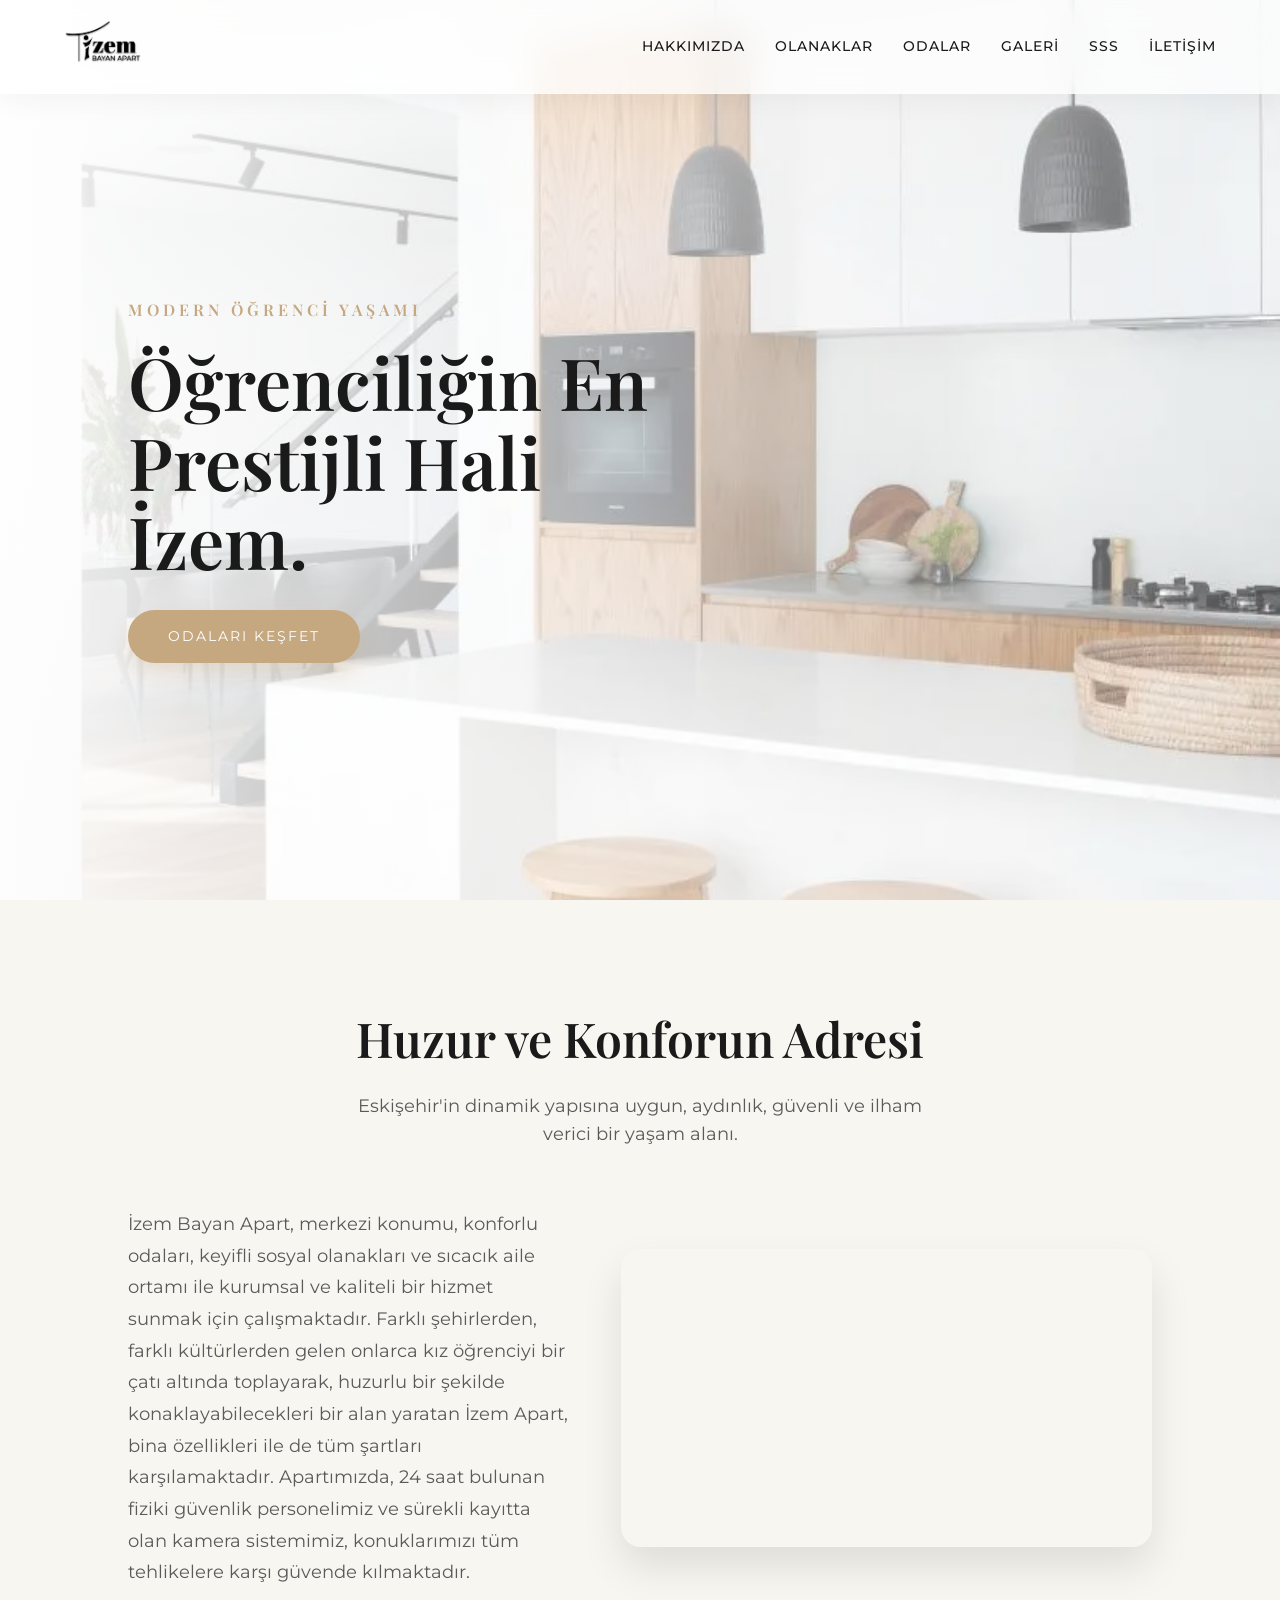
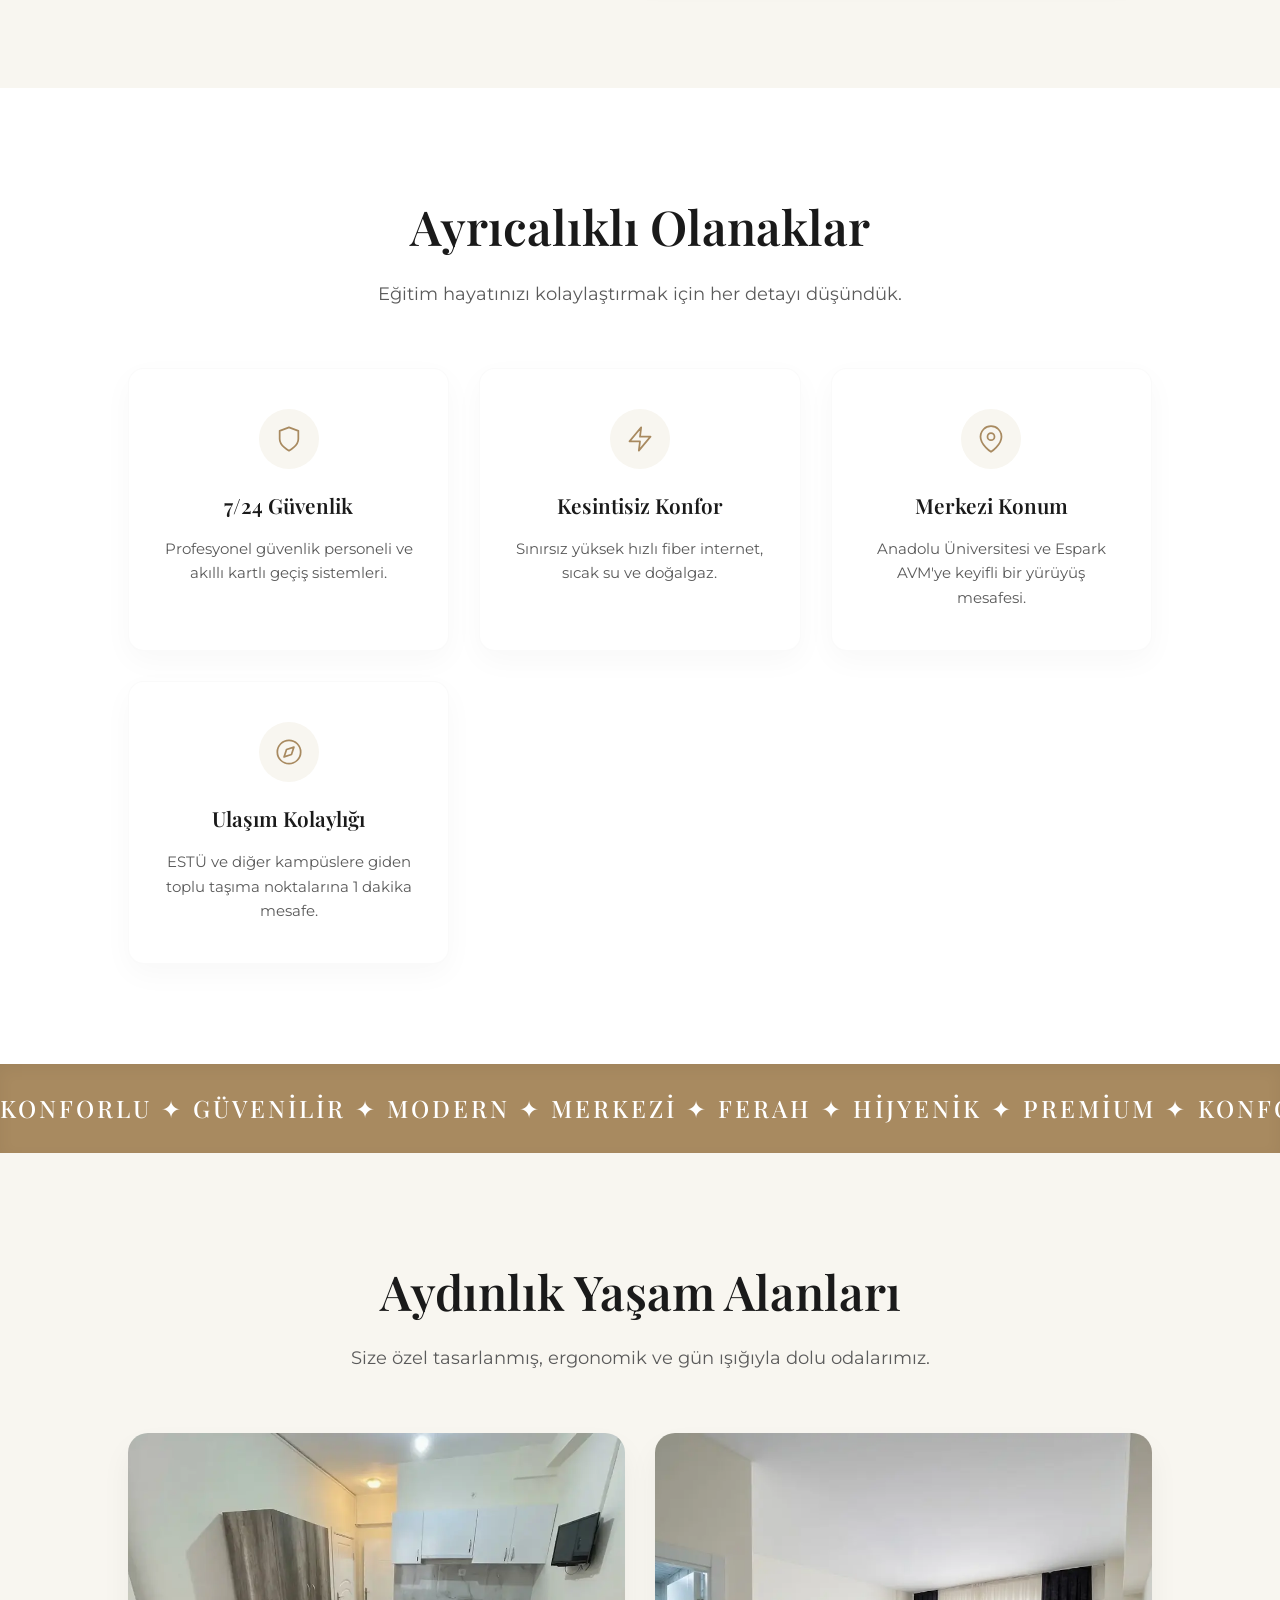
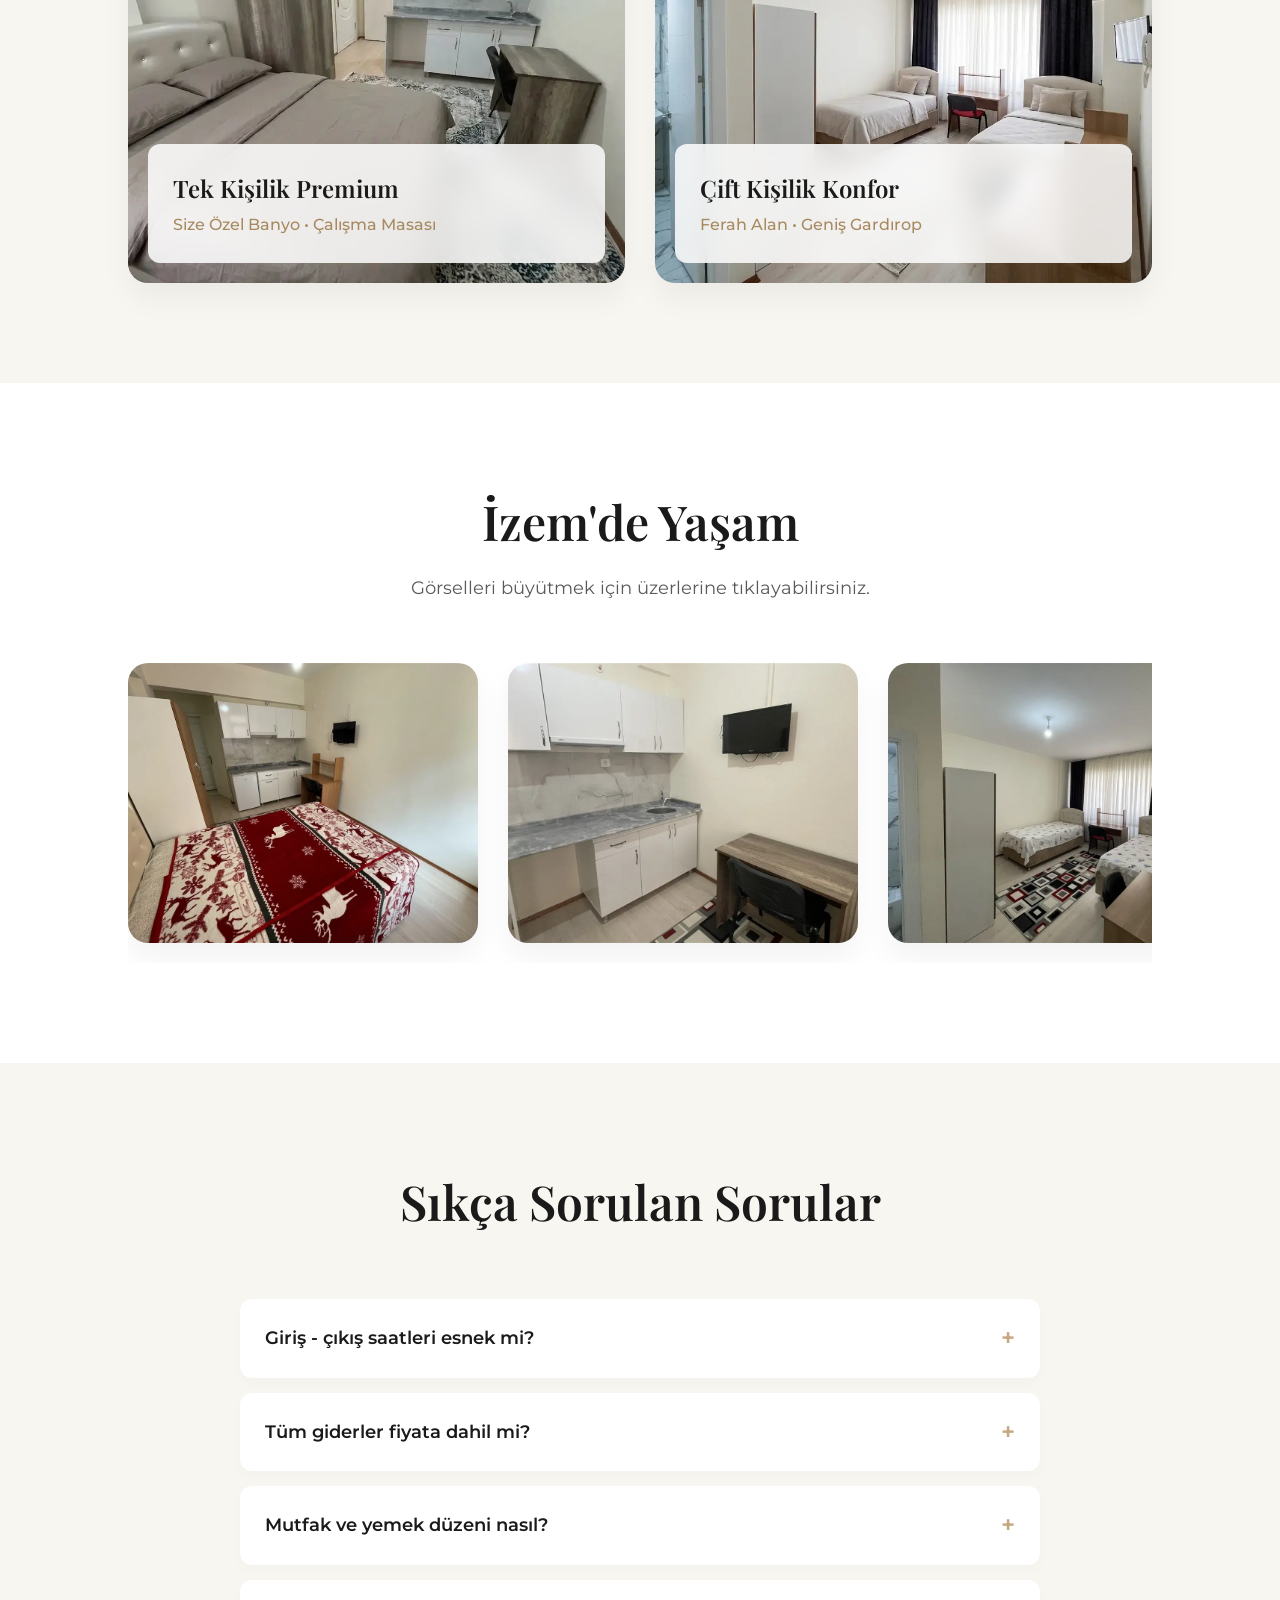
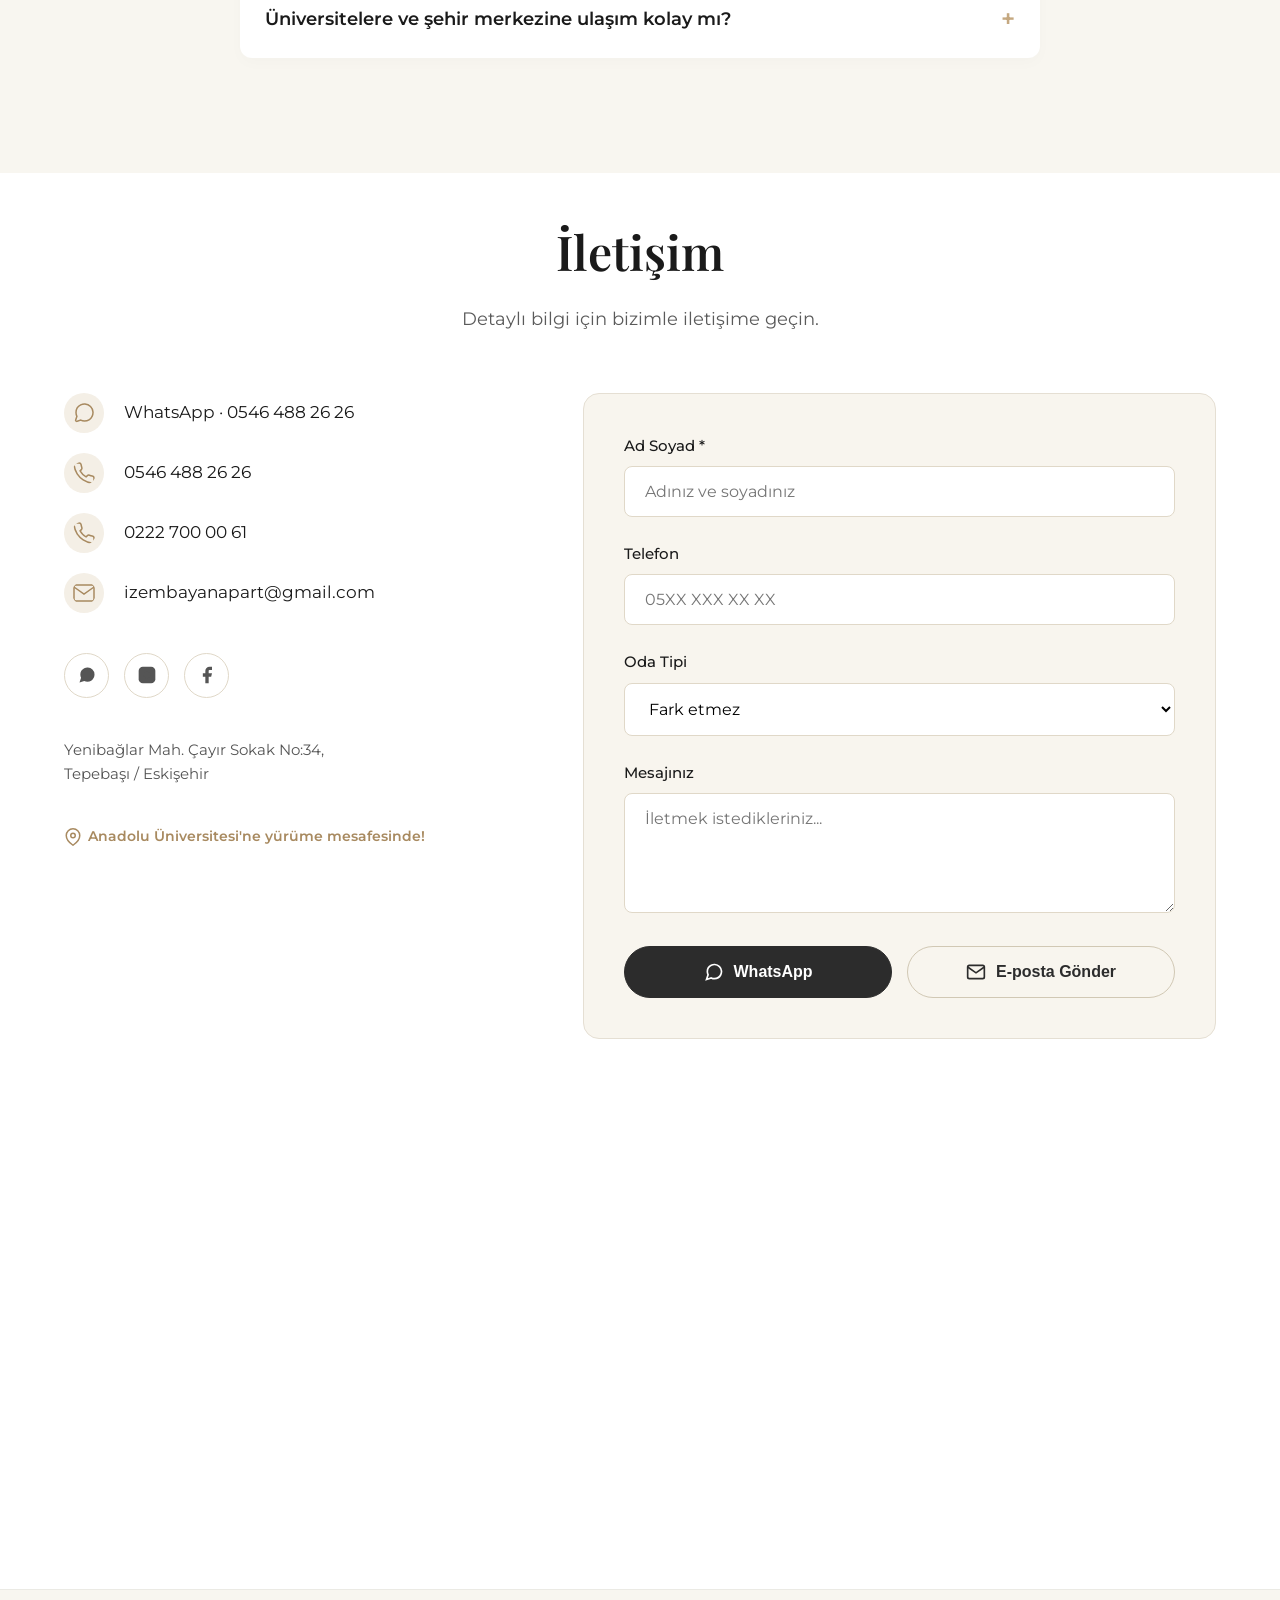
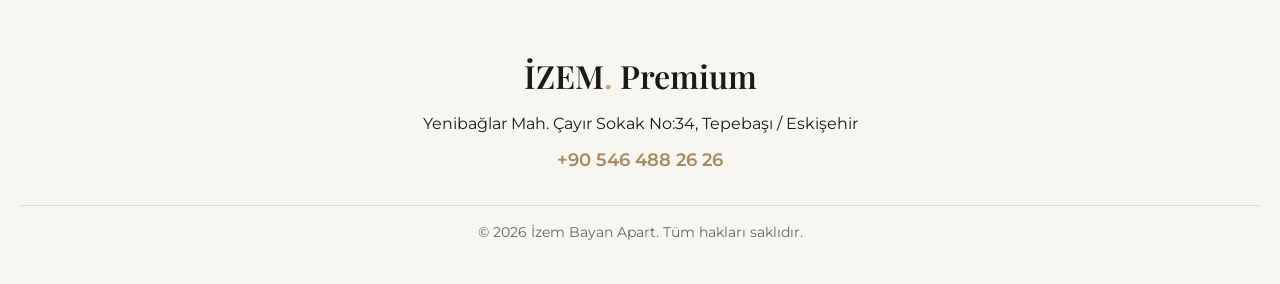
==== index.html @ 79534807 "Update index.html" ====
<!DOCTYPE html>
<html lang="tr">
<head>
    <meta charset="UTF-8">
    <meta name="viewport" content="width=device-width, initial-scale=1.0">
    
    <title>İzem Premium | Modern & Ferah Öğrenci Yaşamı</title>
    <meta name="description" content="Eskişehir'de modern, güvenli ve lüks öğrenci yaşam alanı. Ferah odalar, üst düzey güvenlik ve ayrıcalıklı olanaklarla evinizin konforunu yaşayın.">
    <meta name="keywords" content="Eskişehir öğrenci apartı, kız yurdu, lüks apart, İzem, Eskişehir barınma, öğrenci yurdu, anadolu üniversitesi apart">
    <meta name="author" content="İzem Premium">
    
    <meta property="og:title" content="İzem Premium | Modern & Ferah Öğrenci Yaşamı">
    <meta property="og:description" content="Eskişehir'de modern, güvenli ve lüks öğrenci yaşam alanı. Odalarımızı ve olanaklarımızı keşfedin.">
    <meta property="og:image" content="https://www.izempremium.com/resimler/fotograf-galeri_34.webp">
    <meta property="og:url" content="https://www.izempremium.com">
    <meta property="og:type" content="website">
    <link rel="preload" as="image" href="/resimler/izemarkaplan.webp" media="(min-width: 769px)">
    <link rel="icon" href="/favicon.ico" sizes="any">
    <link rel="icon" type="image/svg+xml" href="data:image/svg+xml,<svg xmlns='http://www.w3.org/2000/svg' viewBox='0 0 100 100'><text y='.9em' font-size='90'>✨</text></svg>">
    
    <link rel="preconnect" href="https://fonts.googleapis.com">
    <link rel="preconnect" href="https://fonts.gstatic.com" crossorigin>
    <link href="https://fonts.googleapis.com/css2?family=Playfair+Display:ital,wght@0,400;0,600;1,400&family=Montserrat:wght@300;400;500;600&display=swap" rel="stylesheet">
    
    <script async src="https://www.googletagmanager.com/gtag/js?id=G-XXXXXXXXXX"></script>
    <script>
      window.dataLayer = window.dataLayer || [];
      function gtag(){dataLayer.push(arguments);}
      gtag('js', new Date());
      gtag('config', 'G-XXXXXXXXXX');
    </script>
    <style>
        /* =========================================================
           1. TEMEL AYARLAR VE AÇIK RENK PALETİ
           ========================================================= */
        :root {
            --bg-main: #ffffff;
            --bg-sec: #f8f6f0;
            --bg-glass: rgba(255, 255, 255, 0.75);
            --gold: #c5a880;
            --gold-dark: #a88a60;
            --text-dark: #1a1a1a;
            --text-muted: #5a5a5a;
        }
        * { margin: 0; padding: 0; box-sizing: border-box; }
        
        html {
            scroll-behavior: smooth;
            scroll-padding-top: 80px; 
        }
        body {
            font-family: 'Montserrat', sans-serif;
            background-color: var(--bg-main);
            color: var(--text-dark);
            line-height: 1.6;
            overflow-x: hidden;
        }
        h1, h2, h3 { font-family: 'Playfair Display', serif; font-weight: 600; }
        a { text-decoration: none; color: inherit; }
        /* =========================================================
           2. HEADER & STICKY GLASSMORPHISM NAVBAR
           ========================================================= */
        header {
            position: fixed; top: 0; width: 100%; padding: 20px 5vw;
            display: flex; justify-content: space-between; align-items: center;
            background: var(--bg-glass); backdrop-filter: blur(15px); -webkit-backdrop-filter: blur(15px);
            border-bottom: 1px solid rgba(255, 255, 255, 0.3); z-index: 1000;
            box-shadow: 0 4px 30px rgba(0, 0, 0, 0.05); transition: all 0.3s ease;
        }
        .logo { font-family: 'Playfair Display', serif; font-size: 1.5rem; color: var(--text-dark); font-weight: 600; letter-spacing: 2px; z-index: 1001; }
        .logo span { color: var(--gold); }
        .nav-links { display: flex; gap: 30px; }
        .nav-links a { font-size: 0.9rem; font-weight: 500; text-transform: uppercase; letter-spacing: 1px; transition: color 0.3s; position: relative; }
        .nav-links a::after { content: ''; position: absolute; width: 0; height: 2px; bottom: -5px; left: 0; background-color: var(--gold); transition: width 0.3s; }
        .nav-links a:hover::after { width: 100%; }
        
        /* Hamburger Menü (Erişilebilirlik için Button yapıldı) */
        .menu-toggle { display: none; flex-direction: column; gap: 6px; cursor: pointer; z-index: 1001; background: transparent; border: none; padding: 0; }
        .menu-toggle span { width: 30px; height: 2px; background-color: var(--text-dark); transition: 0.3s; }
        
        /* =========================================================
           3. ANİMASYON SINIFLARI
           ========================================================= */
        .reveal { opacity: 0; transform: translateY(40px); transition: all 1s cubic-bezier(0.5, 0, 0, 1); }
        .reveal.active { opacity: 1; transform: translateY(0); }
        @keyframes float { 0% { transform: translateY(0px); } 50% { transform: translateY(-10px); } 100% { transform: translateY(0px); } }
        /* =========================================================
           4. HERO BÖLÜMÜ
           ========================================================= */
        .hero {
         height: 100vh;
background: linear-gradient(to right, rgba(255,255,255,0.95) 0%, rgba(255,255,255,0.3) 100%), 
            url(/resimler/izemarkaplanmobil.webp) center/cover fixed;
            display: flex; align-items: center; padding: 0 10vw;}
        .hero-content { max-width: 600px; margin-top: 60px; }
        .hero-content h3 { color: var(--gold); letter-spacing: 4px; text-transform: uppercase; font-size: 1rem; margin-bottom: 20px; }
        .hero-content h1 { font-size: 4.5rem; line-height: 1.1; margin-bottom: 30px; }
        .hero-btn { display: inline-block; padding: 15px 40px; background: var(--gold); color: #fff; text-transform: uppercase; letter-spacing: 2px; font-size: 0.9rem; border-radius: 30px; transition: all 0.4s ease; box-shadow: 0 10px 20px rgba(197, 168, 128, 0.3); }
        .hero-btn:hover { background: var(--gold-dark); transform: translateY(-3px); box-shadow: 0 15px 25px rgba(197, 168, 128, 0.5); }
        .section-padding { padding: 100px 10vw; }
        .bg-sec { background-color: var(--bg-sec); }
        .section-title { text-align: center; margin-bottom: 60px; }
        .section-title h2 { font-size: 3rem; margin-bottom: 15px; }
        .section-title p { color: var(--text-muted); font-size: 1.1rem; max-width: 600px; margin: 0 auto; }
        /* =========================================================
           5. OLANAKLAR BÖLÜMÜ
           ========================================================= */
        .marquee-container {
            width: 100%;
            overflow: hidden;
            background-color: var(--gold-dark); 
            color: #fff;
            padding: 25px 0;
            display: flex;
            box-shadow: inset 0 5px 15px rgba(0,0,0,0.05); 
        }
        .marquee-track {
            display: flex;
            width: max-content;
            animation: scroll-marquee 30s linear infinite; 
        }
        .marquee-track span {
            font-family: 'Playfair Display', serif; 
            font-size: 1.5rem;
            font-weight: 500;
            letter-spacing: 3px;
            padding-right: 10px;
            white-space: nowrap;
        }
        @keyframes scroll-marquee {
            0% { transform: translateX(0); }
            100% { transform: translateX(-50%); } 
        }
        .marquee-container:hover .marquee-track { animation-play-state: paused; }
       @media (max-width: 768px) {
    /* 1. Kayan yazının (Marquee) mobil ayarı */
    .marquee-container { padding: 15px 0; }
    .marquee-track span { font-size: 1.2rem; }
    
    /* 2. Galeri yatay kaydırma ayarı (GÜÇLENDİRİLMİŞ) */
    .gallery-grid {
        display: flex !important;
        flex-wrap: nowrap !important;
        overflow-x: auto !important;
        scroll-snap-type: x mandatory !important;
        gap: 15px !important;
        padding-bottom: 10px !important;
        scrollbar-width: none !important;
    }
    
    .gallery-grid::-webkit-scrollbar {
        display: none !important; 
    }
    
    .gallery-item {
        flex: 0 0 85% !important; 
        min-width: 85% !important; /* Ezilmemesi için ekstra kalkan */
        scroll-snap-align: center !important;
    }
}
        .features-grid { display: grid; grid-template-columns: repeat(auto-fit, minmax(250px, 1fr)); gap: 30px; max-width: 1200px; margin: 0 auto; }
        .feature-card { background-color: #fff; padding: 40px 30px; border-radius: 16px; text-align: center; transition: all 0.4s ease; box-shadow: 0 10px 30px rgba(0,0,0,0.03); border: 1px solid rgba(0,0,0,0.02); }
        .feature-card:hover { transform: translateY(-10px); box-shadow: 0 20px 40px rgba(197, 168, 128, 0.15); animation: float 3s ease-in-out infinite; }
        .feature-icon { display: inline-flex; align-items: center; justify-content: center; width: 60px; height: 60px; margin-bottom: 20px; background-color: var(--bg-sec); border-radius: 50%; color: var(--gold-dark); transition: all 0.4s ease; }
        .feature-icon svg { width: 28px; height: 28px; transition: transform 0.4s ease; }
        .feature-card:hover .feature-icon { background-color: var(--gold-dark); color: #fff; }
        .feature-card:hover .feature-icon svg { transform: scale(1.15); }
        .feature-card h3 { font-size: 1.3rem; margin-bottom: 15px; }
        .feature-card p { color: var(--text-muted); font-size: 0.95rem; }
        /* =========================================================
           6. ODALAR VE GALERİ 
           ========================================================= */
      /* 1. Odalar eski düzende kalsın (Izgara sistemi) */
.rooms-grid { 
    display: grid; 
    grid-template-columns: repeat(auto-fit, minmax(300px, 1fr)); 
    gap: 30px; 
    max-width: 1200px; 
    margin: 0 auto; 
}

/* 2. Galeri tüm cihazlarda yatay kaydırmalı olsun */
.gallery-grid { 
    display: flex; 
    flex-wrap: nowrap; 
    overflow-x: auto; 
    scroll-snap-type: x mandatory; 
    gap: 30px; 
    max-width: 1200px; 
    margin: 0 auto; 
    padding-bottom: 20px; 
}

/* 3. Ortak kart özellikleri (Gölgeler, kenarlıklar vs.) */
.room-card, .gallery-item { 
    position: relative; 
    border-radius: 20px; 
    overflow: hidden; 
    box-shadow: 0 15px 30px rgba(0,0,0,0.05); 
    cursor: pointer; 
}

.room-card { 
    height: 450px; 
}

/* 4. Galeri resimlerinin genişliği (Masaüstü için ideal boyut) */
.gallery-item { 
    height: 280px; 
    flex: 0 0 350px; /* Her bir resim masaüstünde 350px yer kaplar */
    scroll-snap-align: center;
}
        
        .room-img, .gallery-img { 
            width: 100%; 
            height: 100%; 
            object-fit: cover; 
            transition: transform 0.8s ease, filter 0.8s ease-out; 
        }
        .room-card:hover .room-img, .gallery-item:hover .gallery-img { transform: scale(1.08); }
        
        .blur-effect {
            filter: blur(15px);
            background-color: #e5dfd3;
        }
        .room-info { position: absolute; bottom: 20px; left: 20px; right: 20px; padding: 25px; background: rgba(255, 255, 255, 0.85); backdrop-filter: blur(10px); border-radius: 12px; transition: all 0.3s ease; }
        .room-card:hover .room-info { transform: translateY(-5px); background: rgba(255, 255, 255, 0.95); }
        .room-info h3 { font-size: 1.5rem; margin-bottom: 5px; }
        .room-info p { color: var(--gold-dark); font-weight: 500; }
        
        /* LIGHTBOX CSS */
        .lightbox { position: fixed; top: 0; left: 0; width: 100%; height: 100%; background: rgba(0, 0, 0, 0.9); display: flex; align-items: center; justify-content: center; z-index: 2000; opacity: 0; visibility: hidden; transition: all 0.3s ease; }
        .lightbox.active { opacity: 1; visibility: visible; }
        .lightbox img { 
            max-width: 90%; 
            max-height: 90vh; 
            border-radius: 8px; 
            box-shadow: 0 5px 25px rgba(0,0,0,0.5); 
            transform: scale(0.8); 
            transition: transform 0.3s ease, filter 0.3s ease; 
            user-select: none; 
        }
        .lightbox.active img { transform: scale(1); }
        
        .lightbox-close { position: absolute; top: 30px; right: 40px; color: #fff; font-size: 3rem; cursor: pointer; transition: color 0.3s; z-index: 2002; }
        .lightbox-close:hover { color: var(--gold); }
        
        .lightbox-prev, .lightbox-next { position: absolute; top: 50%; transform: translateY(-50%); color: #fff; font-size: 3rem; font-weight: bold; cursor: pointer; padding: 20px; user-select: none; transition: color 0.3s ease; z-index: 2001; }
        .lightbox-prev { left: 20px; }
        .lightbox-next { right: 20px; }
        .lightbox-prev:hover, .lightbox-next:hover { color: var(--gold); }
        /* =========================================================
           7. SSS MODÜLÜ
           ========================================================= */
        .faq-container { max-width: 800px; margin: 0 auto; }
        details { background-color: #fff; border-radius: 12px; margin-bottom: 15px; padding: 20px 25px; box-shadow: 0 5px 15px rgba(0,0,0,0.02); cursor: pointer; }
        summary { font-size: 1.1rem; font-weight: 600; outline: none; list-style: none; display: flex; justify-content: space-between; align-items: center; }
        summary::-webkit-details-marker { display: none; }
        summary::after { content: '+'; color: var(--gold); font-size: 1.5rem; transition: 0.3s; }
        details[open] summary::after { transform: rotate(135deg); }
        details p { margin-top: 15px; color: var(--text-muted); padding-top: 15px; border-top: 1px solid rgba(0,0,0,0.05); }
        /* =========================================================
           8. İLETİŞİM & FORM
           ========================================================= */
        .contact-modern-section { background-color: #fff; padding: 100px 5vw; }
        .contact-modern-container { display: flex; flex-wrap: wrap; gap: 60px; max-width: 1200px; margin: 0 auto; }
        .contact-info-col { flex: 1; min-width: 300px; }
        .contact-subtitle { font-size: 0.85rem; letter-spacing: 2px; color: var(--gold-dark); text-transform: uppercase; margin-bottom: 15px; font-weight: 600; }
        .contact-info-col h2 { font-size: 3.5rem; margin-bottom: 20px; font-family: 'Playfair Display', serif; }
        .contact-info-col p { font-size: 1.1rem; color: #555; margin-bottom: 40px; max-width: 400px; }
        .contact-list { list-style: none; margin-bottom: 40px; }
        .contact-list li { display: flex; align-items: center; margin-bottom: 20px; font-size: 1.05rem; }
        .contact-list li svg { width: 24px; height: 24px; margin-right: 15px; fill: none; stroke: var(--gold-dark); stroke-width: 1.5; padding: 8px; background: #f4efe6; border-radius: 50%; box-sizing: content-box; }
        .social-icons { display: flex; gap: 15px; }
        .social-icons a { display: flex; align-items: center; justify-content: center; width: 45px; height: 45px; border: 1px solid #e0d8c8; border-radius: 50%; color: #555; transition: all 0.3s ease; }
        .social-icons a:hover { background-color: var(--gold-dark); color: #fff; border-color: var(--gold-dark); }
        .social-icons svg { width: 20px; height: 20px; fill: currentColor; }
        
        .contact-form-col { flex: 1.2; min-width: 320px; background-color: #f8f5ee; border: 1px solid #e5dfd3; border-radius: 16px; padding: 40px; }
        .form-group { margin-bottom: 25px; }
        .form-group label { display: block; font-size: 0.95rem; margin-bottom: 8px; font-weight: 500; }
        .form-control { width: 100%; padding: 15px 20px; background-color: #fff; border: 1px solid #e0d8c8; border-radius: 8px; font-size: 1rem; font-family: inherit; outline: none; transition: 0.3s; }
        .form-control:focus { border-color: var(--gold-dark); }
        textarea.form-control { resize: vertical; min-height: 120px; }
        .form-actions { display: flex; gap: 15px; margin-top: 20px; flex-wrap: wrap; }
        .btn-form { display: flex; align-items: center; justify-content: center; gap: 10px; padding: 15px 25px; border-radius: 30px; font-size: 1rem; font-weight: 600; cursor: pointer; transition: all 0.3s ease; flex: 1; min-width: 200px; border: none; }
        .btn-whatsapp { background-color: #2c2c2c; color: #fff; border: 1px solid #2c2c2c; }
        .btn-whatsapp:hover { background-color: #1a1a1a; transform: translateY(-2px); }
        .btn-email { background-color: transparent; color: #2c2c2c; border: 1px solid #d1c8b4; }
        .btn-email:hover { background-color: #f4efe6; border-color: var(--gold-dark); transform: translateY(-2px); }
        .form-footer-text { margin-top: 20px; font-size: 0.8rem; color: #888; line-height: 1.5; }
        /* =========================================================
           9. HARİTA, FOOTER & YUKARI ÇIK BUTONU
           ========================================================= */
        .map-container { width: 100%; height: 450px; filter: grayscale(30%) opacity(0.9); display: block; }
        footer { background-color: var(--bg-sec); text-align: center; padding: 60px 20px 40px; border-top: 1px solid rgba(0,0,0,0.05); }
        footer h2 { font-size: 2rem; margin-bottom: 10px; }
        footer h2 span { color: var(--gold); }
        
        .scroll-to-top { position: fixed; bottom: 30px; right: 30px; width: 50px; height: 50px; background-color: var(--gold-dark); color: #fff; border: none; border-radius: 50%; font-size: 1.5rem; cursor: pointer; box-shadow: 0 4px 15px rgba(0,0,0,0.2); opacity: 0; visibility: hidden; transform: translateY(20px); transition: all 0.3s ease; z-index: 1000; display: flex; align-items: center; justify-content: center; }
        .scroll-to-top.show { opacity: 1; visibility: visible; transform: translateY(0); }
        .scroll-to-top:hover { background-color: #1a1a1a; transform: translateY(-5px); }
        .scroll-to-top:hover { background-color: #1a1a1a; transform: translateY(-5px); }

/* Büyük Ekran İletişim Düzenlemesi (27 inç vs. için) */
       @media (min-width: 1400px) {
             .contact-modern-container {
                     max-width: 1050px !important; /* Formu ve yazıları birbirine yaklaştırır */
                     justify-content: center !important; /* Tüm içeriği yatayda tam ortaya hizalar */
                     gap: 80px !important; /* İki sütun arasındaki esneme boşluğunu dengeler */
    }
}

/* =========================================================
   10. MOBİL UYARLAMA
   ========================================================= */

@media (max-width: 900px) {
        /* =========================================================
           10. MOBİL UYARLAMA
           ========================================================= */
        
        @media (max-width: 900px) {
            .hero h1 { font-size: 3rem; }
            .contact-info-col h2 { font-size: 2.8rem; }
            .section-padding { padding: 70px 5vw; }
        }
        @media (max-width: 768px) {
            .hero {
        background-attachment: scroll !important;
    }
            .nav-links { position: absolute; top: 70px; left: 0; width: 100%; background: var(--bg-main); flex-direction: column; align-items: center; padding: 20px 0; gap: 20px; box-shadow: 0 10px 20px rgba(0,0,0,0.1); clip-path: polygon(0 0, 100% 0, 100% 0, 0 0); transition: all 0.4s ease-in-out; }
            .nav-links.active { clip-path: polygon(0 0, 100% 0, 100% 100%, 0 100%); }
            .menu-toggle { display: flex; }
            .menu-toggle.active span:nth-child(1) { transform: translateY(8px) rotate(45deg); }
            .menu-toggle.active span:nth-child(2) { opacity: 0; }
            .menu-toggle.active span:nth-child(3) { transform: translateY(-8px) rotate(-45deg); }
            .contact-form-col { padding: 25px; }
            .form-actions { flex-direction: column; }
            .lightbox-prev, .lightbox-next { font-size: 2rem; padding: 10px; }
            .lightbox-prev { left: 10px; }
            .lightbox-next { right: 10px; }
        }
    </style>
</head>
<body>
    <header>
        <a href="/" aria-label="Ana Sayfa"><img src="/resimler/logo.png" alt="İzem Logo" style="height: 45px; filter: brightness(0);"></a>
        
        <button class="menu-toggle" id="mobile-menu" aria-label="Menüyü Aç">
            <span></span><span></span><span></span>
        </button>
        
        <nav class="nav-links" id="nav-links">
            <a href="#hakkimizda">Hakkımızda</a>
            <a href="#olanaklar">Olanaklar</a>
            <a href="#odalar">Odalar</a>
            <a href="#galeri">Galeri</a>
            <a href="#sss">SSS</a> 
            <a href="#iletisim">İletişim</a>
        </nav>
    </header>
    <section class="hero">
        <div class="hero-content reveal">
            <h3>Modern Öğrenci Yaşamı</h3>
            <h1>Öğrenciliğin En Prestijli Hali<br>İzem.</h1>
            <a href="#odalar" class="hero-btn">Odaları Keşfet</a>
        </div>
    </section>
    <section id="hakkimizda" class="section-padding bg-sec">
        <div class="section-title reveal">
            <h2>Huzur ve Konforun Adresi</h2>
            <p>Eskişehir'in dinamik yapısına uygun, aydınlık, güvenli ve ilham verici bir yaşam alanı.</p>
        </div>
        
        <div class="about-container reveal" style="display: flex; flex-wrap: wrap; gap: 50px; max-width: 1200px; margin: 0 auto; align-items: center;">
            <div class="about-text" style="flex: 1; min-width: 300px; font-size: 1.1rem; color: var(--text-muted); line-height: 1.8;">
                <p>İzem Bayan Apart, merkezi konumu, konforlu odaları, keyifli sosyal olanakları ve sıcacık aile ortamı ile kurumsal ve kaliteli bir hizmet sunmak için çalışmaktadır. Farklı şehirlerden, farklı kültürlerden gelen onlarca kız öğrenciyi bir çatı altında toplayarak, huzurlu bir şekilde konaklayabilecekleri bir alan yaratan İzem Apart, bina özellikleri ile de tüm şartları karşılamaktadır. Apartımızda, 24 saat bulunan fiziki güvenlik personelimiz ve sürekli kayıtta olan kamera sistemimiz, konuklarımızı tüm tehlikelere karşı güvende kılmaktadır.</p>
            </div>
            <div class="about-video" style="flex: 1.2; min-width: 300px;">
                <div style="border-radius: 20px; overflow: hidden; box-shadow: 0 20px 40px rgba(0,0,0,0.1); width: 100%; aspect-ratio: 16 / 9;">
                    <iframe loading="lazy" width="100%" height="100%" src="https://www.youtube.com/embed/alSt5FRVzcg" title="İzem Premium Tanıtım" frameborder="0" allow="accelerometer; autoplay; clipboard-write; encrypted-media; gyroscope; picture-in-picture" allowfullscreen style="display: block; border: none;"></iframe>
                </div>
            </div>
        </div>
    </section>
    <section id="olanaklar" class="section-padding">
        <div class="section-title reveal">
            <h2>Ayrıcalıklı Olanaklar</h2>
            <p>Eğitim hayatınızı kolaylaştırmak için her detayı düşündük.</p>
        </div>
        <div class="features-grid">
            <div class="feature-card reveal">
                <span class="feature-icon"><svg viewBox="0 0 24 24" fill="none" stroke="currentColor" stroke-width="1.5" stroke-linecap="round" stroke-linejoin="round"><path d="M12 22s8-4 8-10V5l-8-3-8 3v7c0 6 8 10 8 10z"></path></svg></span>
                <h3>7/24 Güvenlik</h3>
                <p>Profesyonel güvenlik personeli ve akıllı kartlı geçiş sistemleri.</p>
            </div>
            <div class="feature-card reveal">
                <span class="feature-icon"><svg viewBox="0 0 24 24" fill="none" stroke="currentColor" stroke-width="1.5" stroke-linecap="round" stroke-linejoin="round"><polygon points="13 2 3 14 12 14 11 22 21 10 12 10 13 2"></polygon></svg></span>
                <h3>Kesintisiz Konfor</h3>
                <p>Sınırsız yüksek hızlı fiber internet, sıcak su ve doğalgaz.</p>
            </div>
            <div class="feature-card reveal">
                <span class="feature-icon"><svg viewBox="0 0 24 24" fill="none" stroke="currentColor" stroke-width="1.5" stroke-linecap="round" stroke-linejoin="round"><path d="M21 10c0 7-9 13-9 13s-9-6-9-13a9 9 0 0 1 18 0z"></path><circle cx="12" cy="10" r="3"></circle></svg></span>
                <h3>Merkezi Konum</h3>
                <p>Anadolu Üniversitesi ve Espark AVM'ye keyifli bir yürüyüş mesafesi.</p>
            </div>
            <div class="feature-card reveal">
                <span class="feature-icon"><svg viewBox="0 0 24 24" fill="none" stroke="currentColor" stroke-width="1.5" stroke-linecap="round" stroke-linejoin="round"><circle cx="12" cy="12" r="10"></circle><polygon points="16.24 7.76 14.12 14.12 7.76 16.24 9.88 9.88 16.24 7.76"></polygon></svg></span>
                <h3>Ulaşım Kolaylığı</h3>
                <p>ESTÜ ve diğer kampüslere giden toplu taşıma noktalarına 1 dakika mesafe.</p>
            </div>
        </div>
    </section>
    <div class="marquee-container">
        <div class="marquee-track">
            <span>KONFORLU ✦ GÜVENİLİR ✦ MODERN ✦ MERKEZİ ✦ FERAH ✦ HİJYENİK ✦ PREMİUM ✦ </span>
            <span>KONFORLU ✦ GÜVENİLİR ✦ MODERN ✦ MERKEZİ ✦ FERAH ✦ HİJYENİK ✦ PREMİUM ✦ </span>
            <span>KONFORLU ✦ GÜVENİLİR ✦ MODERN ✦ MERKEZİ ✦ FERAH ✦ HİJYENİK ✦ PREMİUM ✦ </span>
            <span>KONFORLU ✦ GÜVENİLİR ✦ MODERN ✦ MERKEZİ ✦ FERAH ✦ HİJYENİK ✦ PREMİUM ✦ </span>
        </div>
    </div>
<section id="odalar" class="section-padding bg-sec">
<div class="section-title reveal">
<h2>Aydınlık Yaşam Alanları</h2>
<p>Size özel tasarlanmış, ergonomik ve gün ışığıyla dolu odalarımız.</p>
</div>
<div class="rooms-grid">
<div class="room-card reveal">
<img src="[data-uri]"
     data-src="/resimler/yenicift.webp"
     data-fallback="/resimler/yenicift.webp"
     alt="Tek Kişilik Premium"
     class="room-img room-trigger blur-effect"
     loading="lazy"
     data-images='["/resimler/yenicift.webp", "/resimler/fotograf-galeri_32.webp", "/resimler/fotograf-galeri_34.webp", "/resimler/fotograf-galeri_33.webp","/resimler/fotograf-galeri_23.webp"]'>
<div class="room-info">
<h3>Tek Kişilik Premium</h3>
<p>Size Özel Banyo • Çalışma Masası</p>
</div>
</div>
<div class="room-card reveal">
<img src="[data-uri]"
     data-src="/resimler/f83ed9f7-e992-48e6-9fa4-c62fe05d4fe9.webp"
     data-fallback="/resimler/f83ed9f7-e992-48e6-9fa4-c62fe05d4fe9.jpg"
     alt="Çift Kişilik Konfor"
     class="room-img room-trigger blur-effect"
     loading="lazy"
     data-images='["/resimler/f83ed9f7-e992-48e6-9fa4-c62fe05d4fe9.webp", "/resimler/fotograf-galeri_28.webp", "/resimler/fotograf-galeri_31.webp", "/resimler/fotograf-galeri_30.webp"]'>
<div class="room-info">
<h3>Çift Kişilik Konfor</h3>
<p>Ferah Alan • Geniş Gardırop</p>
</div>
</div>
</div>
</section>
<section id="galeri" class="section-padding">
<div class="section-title reveal">
<h2>İzem'de Yaşam</h2>
<p>Görselleri büyütmek için üzerlerine tıklayabilirsiniz.</p>
</div>
<div class="gallery-grid reveal">
<div class="gallery-item"><img src="[data-uri]" data-src="/resimler/fotograf-galeri_34.webp" data-fallback="/resimler/fotograf-galeri_34.jpg" alt="Galeri 1" class="gallery-img gallery-trigger blur-effect" loading="lazy"></div>
<div class="gallery-item"><img src="[data-uri]" data-src="/resimler/fotograf-galeri_33.webp" data-fallback="/resimler/fotograf-galeri_33.jpg" alt="Galeri 2" class="gallery-img gallery-trigger blur-effect" loading="lazy"></div>
<div class="gallery-item"><img src="[data-uri]" data-src="/resimler/fotograf-galeri_31.webp" data-fallback="/resimler/fotograf-galeri_31.jpg" alt="Galeri 3" class="gallery-img gallery-trigger blur-effect" loading="lazy"></div>
<div class="gallery-item"><img src="[data-uri]" data-src="/resimler/fotograf-galeri_30.webp" data-fallback="/resimler/fotograf-galeri_30.jpg" alt="Galeri 4" class="gallery-img gallery-trigger blur-effect" loading="lazy"></div>
<div class="gallery-item"><img src="[data-uri]" data-src="/resimler/fotograf-galeri_29.webp" data-fallback="/resimler/fotograf-galeri_29.jpg" alt="Galeri 5" class="gallery-img gallery-trigger blur-effect" loading="lazy"></div>
<div class="gallery-item"><img src="[data-uri]" data-src="/resimler/fotograf-galeri_32.webp" data-fallback="/resimler/fotograf-galeri_32.jpg" alt="Galeri 6" class="gallery-img gallery-trigger blur-effect" loading="lazy"></div>
<div class="gallery-item"><img src="[data-uri]" data-src="/resimler/fotograf-galeri_28.webp" data-fallback="/resimler/fotograf-galeri_28.jpg" alt="Galeri 7" class="gallery-img gallery-trigger blur-effect" loading="lazy"></div>
<div class="gallery-item"><img src="[data-uri]" data-src="/resimler/fotograf-galeri_26.webp" data-fallback="/resimler/fotograf-galeri_26.jpg" alt="Galeri 8" class="gallery-img gallery-trigger blur-effect" loading="lazy"></div>
<div class="gallery-item"><img src="[data-uri]" data-src="/resimler/fotograf-galeri_25.webp" data-fallback="/resimler/fotograf-galeri_25.jpg" alt="Galeri 9" class="gallery-img gallery-trigger blur-effect" loading="lazy"></div>
</div>
</section>
<section id="sss" class="section-padding bg-sec">
<div class="section-title reveal"><h2>Sıkça Sorulan Sorular</h2></div>
<div class="faq-container reveal">
<details><summary>Giriş - çıkış saatleri esnek mi?</summary><p>Öğrencilerimizin güvenliği temel önceliğimizdir. Belirli saat uygulamamız bulunmakla birlikte staj, proje veya özel durumlar için yönetim onayıyla esneklik sağlanmaktadır.</p></details>
<details><summary>Tüm giderler fiyata dahil mi?</summary><p>Evet; elektrik, su, doğalgaz ve sınırsız yüksek hızlı Wi-Fi konaklama bedeline dahildir. Sürpriz ek maliyetlerle karşılaşmazsınız.</p></details>
<details><summary>Mutfak ve yemek düzeni nasıl?</summary><p>Kendi damak tadınıza uygun yemekler hazırlayabileceğiniz, son teknoloji ankastre ürünlerle donatılmış ferah ortak mutfak alanlarımız mevcuttur.</p></details>
<details><summary>Üniversitelere ve şehir merkezine ulaşım kolay mı?</summary><p>İzem Premium, Eskişehir'in kalbi Yenibağlar Mahallesi'nde yer alıyor. Anadolu Üniversitesi'ne, Espark AVM'ye ve sosyal alanlara sadece birkaç dakikalık yürüme mesafesindeyiz.</p></details>
</div>
</section>
<section id="iletisim" class="contact-modern-section" style="padding-top: 40px !important; margin-top: 0 !important;">
  <div class="section-title reveal" style="margin-top: 0 !important; padding-top: 0 !important;">
    <h2 style="margin-top: 0 !important;">İletişim</h2>
    <p>Detaylı bilgi için bizimle iletişime geçin.</p>
  </div>

  <div class="contact-modern-container reveal">
   <div class="contact-info-col">
      <ul class="contact-list">
        <li>
          <svg viewBox="0 0 24 24"><path d="M21 11.5a8.38 8.38 0 0 1-.9 3.8 8.5 8.5 0 0 1-7.6 4.7 8.38 8.38 0 0 1-3.8-.9L3 21l1.9-5.7a8.38 8.38 0 0 1-.9-3.8 8.5 8.5 0 0 1 4.7-7.6 8.38 8.38 0 0 1 3.8-.9h.5a8.48 8.48 0 0 1 8 8v.5z"></path></svg>
          <a href="https://wa.me/905464882626" target="_blank" style="margin-left: 5px;">WhatsApp · 0546 488 26 26</a>
        </li>
        <li>
          <svg viewBox="0 0 24 24"><path d="M22 16.92v3a2 2 0 0 1-2.18 2 19.79 19.79 0 0 1-8.63-3.07 19.5 19.5 0 0 1-6-6 19.79 19.79 0 0 1-3.07-8.67A2 2 0 0 1 4.11 2h3a2 2 0 0 1 2 1.72 12.84 12.84 0 0 0 .7 2.81 2 2 0 0 1-.45 2.11L8.09 9.91a16 16 0 0 0 6 6l1.27-1.27a2 2 0 0 1 2.11-.45 12.84 12.84 0 0 0 2.81.7A2 2 0 0 1 22 16.92z"></path></svg>
          <a href="tel:+905464882626" style="margin-left: 5px;">0546 488 26 26</a>
        </li>
        <li>
          <svg viewBox="0 0 24 24"><path d="M22 16.92v3a2 2 0 0 1-2.18 2 19.79 19.79 0 0 1-8.63-3.07 19.5 19.5 0 0 1-6-6 19.79 19.79 0 0 1-3.07-8.67A2 2 0 0 1 4.11 2h3a2 2 0 0 1 2 1.72 12.84 12.84 0 0 0 .7 2.81 2 2 0 0 1-.45 2.11L8.09 9.91a16 16 0 0 0 6 6l1.27-1.27a2 2 0 0 1 2.11-.45 12.84 12.84 0 0 0 2.81.7A2 2 0 0 1 22 16.92z"></path></svg>
          <a href="tel:+902227000061" style="margin-left: 5px;">0222 700 00 61</a>
        </li>
        <li>
          <svg viewBox="0 0 24 24"><path d="M4 4h16c1.1 0 2 .9 2 2v12c0 1.1-.9 2-2 2H4c-1.1 0-2-.9-2-2V6c0-1.1.9-2 2-2z"></path><polyline points="22,6 12,13 2,6"></polyline></svg>
          <a href="mailto:izembayanapart@gmail.com" style="margin-left: 5px;">izembayanapart@gmail.com</a>
        </li>
      </ul>
      <div class="social-icons">
        <a href="https://wa.me/905464882626" target="_blank" aria-label="WhatsApp"><svg viewBox="0 0 24 24"><path d="M21 11.5a8.38 8.38 0 0 1-.9 3.8 8.5 8.5 0 0 1-7.6 4.7 8.38 8.38 0 0 1-3.8-.9L3 21l1.9-5.7a8.38 8.38 0 0 1-.9-3.8 8.5 8.5 0 0 1 4.7-7.6 8.38 8.38 0 0 1 3.8-.9h.5a8.48 8.48 0 0 1 8 8v.5z"></path></svg></a>
        <a href="https://instagram.com/izembayanapart" target="_blank" aria-label="Instagram"><svg viewBox="0 0 24 24"><rect x="2" y="2" width="20" height="20" rx="5" ry="5"></rect><path d="M16 11.37A4 4 0 1 1 12.63 8 4 4 0 0 1 16 11.37z"></path><line x1="17.5" y1="6.5" x2="17.51" y2="6.5"></line></svg></a>
        <a href="https://www.facebook.com/profile.php?id=100012572927369" target="_blank" aria-label="Facebook"><svg viewBox="0 0 24 24"><path d="M18 2h-3a5 5 0 0 0-5 5v3H7v4h3v8h4v-8h3l1-4h-4V7a1 1 0 0 1 1-1h3z"></path></svg></a>
      </div>
      
      <!-- AÇIK ADRES VE KONUM VURGUSU -->
      <div style="margin-top: 40px;">
          <h4 style="margin-bottom: 10px; color: var(--gold-dark); font-size: 1rem; text-transform: uppercase; letter-spacing: 1px;"></h4>
          <p style="font-size: 0.95rem; color: #555; line-height: 1.6; max-width: 300px;">
              Yenibağlar Mah. Çayır Sokak No:34,<br>Tepebaşı / Eskişehir
          </p>
          <p style="font-size: 0.85rem; color: var(--gold-dark); margin-top: 10px; font-weight: 600; display: flex; align-items: center; gap: 6px;">
              <svg viewBox="0 0 24 24" fill="none" stroke="currentColor" stroke-width="2" width="18" height="18"><path d="M21 10c0 7-9 13-9 13s-9-6-9-13a9 9 0 0 1 18 0z"></path><circle cx="12" cy="10" r="3"></circle></svg>
              Anadolu Üniversitesi'ne yürüme mesafesinde!
          </p>
      </div>
    </div>
  <div class="contact-form-col">
      <form id="apartForm" action="#" method="POST">
        
        <div class="form-group">
          <label for="adSoyad">Ad Soyad *</label>
          <input type="text" id="adSoyad" name="Ad_Soyad" class="form-control" placeholder="Adınız ve soyadınız" required autocomplete="name">
        </div>
        
        <div class="form-group">
          <label for="telefon">Telefon</label>
          <input type="tel" id="telefon" name="Telefon" class="form-control" placeholder="05XX XXX XX XX" pattern="05\d{2} \d{3} \d{2} \d{2}" autocomplete="tel">
        </div>
        
        <div class="form-group">
          <label for="odaTipi">Oda Tipi</label>
          <select id="odaTipi" name="Oda_Tipi" class="form-control">
            <option value="Fark etmez">Fark etmez</option>
            <option value="Tek Kişilik Oda">Tek Kişilik Oda</option>
            <option value="Çift Kişilik Oda">Çift Kişilik Oda</option>
            
          </select>
        </div>
        <div class="form-group">
          <label for="mesaj">Mesajınız</label>
          <textarea id="mesaj" name="Mesaj" class="form-control" placeholder="İletmek istedikleriniz..."></textarea>
        </div>
        <div class="form-actions">
          <button type="button" class="btn-form btn-whatsapp" onclick="gonderWhatsApp()">
            <svg width="20" height="20" viewBox="0 0 24 24" fill="none" stroke="currentColor" stroke-width="2"><path d="M21 11.5a8.38 8.38 0 0 1-.9 3.8 8.5 8.5 0 0 1-7.6 4.7 8.38 8.38 0 0 1-3.8-.9L3 21l1.9-5.7a8.38 8.38 0 0 1-.9-3.8 8.5 8.5 0 0 1 4.7-7.6 8.38 8.38 0 0 1 3.8-.9h.5a8.48 8.48 0 0 1 8 8v.5z"></path></svg> WhatsApp
          </button>
          <button type="submit" class="btn-form btn-email">
            <svg width="20" height="20" viewBox="0 0 24 24" fill="none" stroke="currentColor" stroke-width="2"><path d="M4 4h16c1.1 0 2 .9 2 2v12c0 1.1-.9 2-2 2H4c-1.1 0-2-.9-2-2V6c0-1.1.9-2 2-2z"></path><polyline points="22,6 12,13 2,6"></polyline></svg> E-posta Gönder
          </button>
        </div>
      </form>
    </div>
  </div> <!-- contact-modern-container burada düzgünce kapandı -->
</section> <!-- iletişim section'ı burada düzgünce kapandı -->

<iframe class="map-container reveal" src="https://www.google.com/maps/embed?pb=!1m18!1m12!1m3!1d6131.888944805341!2d30.502111593351927!3d39.785801496650535!2m3!1f0!2f0!3f0!3m2!1i1024!2i768!4f13.1!3m3!1m2!1s0x14cc15e6e7d150db%3A0x3e748330d84637d4!2s%C4%B0zem%20Bayan%20Apart!5e0!3m2!1str!2str!4v1783683465955!5m2!1str!2str" style="border:0;" allowfullscreen="" loading="lazy" title="İzem Premium Eskişehir Konumu"></iframe>
<footer>
  <h2>İZEM<span>.</span> Premium</h2>
  <p>Yenibağlar Mah. Çayır Sokak No:34, Tepebaşı / Eskişehir</p>
  <p style="margin-top: 10px;">
    <a href="tel:+905464882626" style="color: var(--gold-dark); font-weight: 600; font-size: 1.1rem;">+90 546 488 26 26</a>
  </p>
  
  <!-- Copyright Alanı -->
  <div style="margin-top: 30px; padding-top: 15px; border-top: 1px solid rgba(0,0,0,0.1); font-size: 0.9rem; color: #666;">
    <p>© 2026 İzem Bayan Apart. Tüm hakları saklıdır.</p>
  </div>
</footer>
<div id="lightbox" class="lightbox">
<span class="lightbox-close">×</span>
<span class="lightbox-prev"> ❮ </span>
<img id="lightbox-img" src="" alt="Galeri Büyük Görsel">
<span class="lightbox-next"> ❯ </span>
</div>
<button id="scrollToTop" class="scroll-to-top" aria-label="Yukarı Çık">
<svg viewBox="0 0 24 24" fill="none" stroke="currentColor" stroke-width="2" width="24" height="24"><polyline points="18 15 12 9 6 15"></polyline></svg>
</button>
<script>
// 1. Hamburger Menü
const mobileMenu = document.getElementById('mobile-menu');
const navLinks = document.getElementById('nav-links');
mobileMenu.addEventListener('click', () => { mobileMenu.classList.toggle('active'); navLinks.classList.toggle('active'); });
document.querySelectorAll('.nav-links a').forEach(link => { link.addEventListener('click', () => { mobileMenu.classList.remove('active'); navLinks.classList.remove('active'); }); });

// 2. Gelişmiş Lightbox
const lightbox = document.getElementById('lightbox');
const lightboxImg = document.getElementById('lightbox-img');
const lightboxClose = document.querySelector('.lightbox-close');
const lightboxPrev = document.querySelector('.lightbox-prev');
const lightboxNext = document.querySelector('.lightbox-next');
let currentImages = []; 
let currentIndex = 0;


function loadLightboxImage(index) {
    if (!currentImages || currentImages.length === 0) return;
    currentIndex = index;

    lightboxImg.classList.add('blur-effect');

    lightboxImg.onload = function() {
        lightboxImg.classList.remove('blur-effect');
    };

    lightboxImg.src = currentImages[currentIndex];

    const displayStyle = currentImages.length > 1 ? 'block' : 'none';
    lightboxPrev.style.display = displayStyle;
    lightboxNext.style.display = displayStyle;
}

function openLightbox(index) {
    lightbox.classList.add('active');
    loadLightboxImage(index);
}

const roomTriggers = document.querySelectorAll('.room-trigger');
roomTriggers.forEach(img => {
    img.addEventListener('click', function(e) {
        e.preventDefault();
        const jsonString = this.getAttribute('data-images');
        if (jsonString) {
            try {
                currentImages = JSON.parse(jsonString); 
                if (Array.isArray(currentImages) && currentImages.length > 0) openLightbox(0); 
            } catch (error) { console.error(error); }
        }
    });
});

const galleryTriggers = document.querySelectorAll('.gallery-trigger');
galleryTriggers.forEach((img, index) => {
    img.addEventListener('click', function(e) {
        e.preventDefault();
        currentImages = Array.from(galleryTriggers).map(gImg => gImg.getAttribute('data-src') || gImg.src); 
        openLightbox(index); 
    });
});

function nextImage() {
    if (!currentImages || currentImages.length <= 1) return;
    loadLightboxImage((currentIndex + 1) % currentImages.length);
}

function prevImage() {
    if (!currentImages || currentImages.length <= 1) return;
    loadLightboxImage((currentIndex - 1 + currentImages.length) % currentImages.length);
}

lightboxNext.addEventListener('click', (e) => { e.stopPropagation(); nextImage(); });
lightboxPrev.addEventListener('click', (e) => { e.stopPropagation(); prevImage(); });
lightboxClose.addEventListener('click', () => { lightbox.classList.remove('active'); });
lightbox.addEventListener('click', (e) => { if (e.target === lightbox) lightbox.classList.remove('active'); });
document.addEventListener('keydown', (e) => {
    if (!lightbox.classList.contains('active')) return;
    if (e.key === 'ArrowRight') nextImage();
    if (e.key === 'ArrowLeft') prevImage();
    if (e.key === 'Escape') lightbox.classList.remove('active');
});

// Mobil Cihazlar İçin Kaydırma (Swipe) Özelliği
let touchStartX = 0;
let touchEndX = 0;

lightbox.addEventListener('touchstart', e => {
    touchStartX = e.changedTouches[0].screenX;
});

lightbox.addEventListener('touchend', e => {
    touchEndX = e.changedTouches[0].screenX;
    // Parmağı 50 pikselden fazla sağa veya sola kaydırırsa tetikle
    if (touchEndX < touchStartX - 50) nextImage(); // Sola kaydırma
    if (touchEndX > touchStartX + 50) prevImage(); // Sağa kaydırma
});

// 3. Yukarı Çık Butonu
const scrollToTopBtn = document.getElementById('scrollToTop');
window.addEventListener('scroll', () => {
    if (window.scrollY > 500) scrollToTopBtn.classList.add('show');
    else scrollToTopBtn.classList.remove('show');
});
scrollToTopBtn.addEventListener('click', () => { window.scrollTo({ top: 0, behavior: 'smooth' }); });

// 4. Form İşlemleri
function formVerileriniAl() {
    return {
        ad: document.getElementById('adSoyad').value,
        tel: document.getElementById('telefon').value,
        oda: document.getElementById('odaTipi').value,
        msj: document.getElementById('mesaj').value
    };
}
function gonderWhatsApp() {
    const form = document.getElementById('apartForm');
    if (!form.checkValidity()) { form.reportValidity(); return; }
    const veri = formVerileriniAl();
    const mesajMetni = `Merhaba, İzem Apart web sitesinden ulaşıyorum.%0A%0A*Ad Soyad:* ${veri.ad}%0A*Telefon:* ${veri.tel}%0A*İlgilenilen Oda:* ${veri.oda}%0A*Mesaj:* ${veri.msj}`;
    window.open(`https://wa.me/905464882626?text=${mesajMetni}`, '_blank');
}
const apartForm = document.getElementById('apartForm');
apartForm.addEventListener('submit', function(e) {
    e.preventDefault();
    const btn = apartForm.querySelector('.btn-email');
    const originalHTML = btn.innerHTML;
    btn.innerHTML = 'Gönderiliyor...';
    btn.disabled = true;
    setTimeout(() => {
        alert("Mesajınız sistem üzerinden başarıyla simüle edildi! Sitenizi canlıya alırken formspree.io gibi bir sistemle action linkinizi güncelleyebilirsiniz.");
        apartForm.reset();
        btn.innerHTML = originalHTML;
        btn.disabled = false;
    }, 1200);
});

// 5. Scroll Animasyonları 
document.addEventListener('DOMContentLoaded', () => {
    const reveals = document.querySelectorAll('.reveal');
    const revealObserver = new IntersectionObserver((entries, observer) => {
        entries.forEach(entry => {
            if (entry.isIntersecting) {
                entry.target.classList.add('active');
                observer.unobserve(entry.target);
            }
        });
    }, { threshold: 0.15, rootMargin: "0px 0px -50px 0px" });
    reveals.forEach(reveal => revealObserver.observe(reveal));
});

// 6. PROFESYONEL LAZY LOAD VE BLUR EFEKTİ
document.addEventListener("DOMContentLoaded", function() {
    const lazyImages = document.querySelectorAll('.blur-effect');

    const imageObserver = new IntersectionObserver((entries, observer) => {
        entries.forEach(entry => {
            if (entry.isIntersecting) {
                const img = entry.target;
                const webpSrc = img.getAttribute('data-src');
                const fallbackSrc = img.getAttribute('data-fallback');
                
                const tempImg = new Image();

                tempImg.onload = function() {
                    img.onload = function() {
                        img.classList.remove('blur-effect');
                    };
                    img.src = webpSrc;
                };

                tempImg.onerror = function() {
                    img.onload = function() { img.classList.remove('blur-effect'); };
                    img.src = fallbackSrc;
                };

                tempImg.src = webpSrc;
                
                observer.unobserve(img);
            }
        });
    }, { rootMargin: "100px 0px" }); 

    lazyImages.forEach(img => imageObserver.observe(img));
});
</script>

<script>
// 1. Telefon Alanına Sadece Rakam ve Boşluk Girilmesini Sağlama
document.getElementById('telefon').addEventListener('input', function (e) {
  // Rakam (0-9) ve boşluk dışındaki tüm karakterleri anında siler
  this.value = this.value.replace(/[^0-9 ]/g, '');
});

// 2. Boşluk Kontrolü
function alanlariKontrolEt() {
  var adSoyad = document.getElementById('adSoyad').value.trim();
  if (adSoyad === '') {
    alert('Lütfen Ad Soyad alanını doldurunuz.');
    return false;
  }
  return true;
}

// 3. E-Posta Butonu Tıklanırsa Çalışacak Kısım
document.getElementById('apartForm').addEventListener('submit', function(event) {
  if (!alanlariKontrolEt()) {
    event.preventDefault();
  }
});

// 4. WhatsApp Butonu Tıklanırsa Çalışacak Kısım
function gonderWhatsApp() {
  if (alanlariKontrolEt()) {
    var adSoyad = document.getElementById('adSoyad').value.trim();
    var telefon = document.getElementById('telefon').value.trim();
    var odaTipi = document.getElementById('odaTipi').value;
    var mesaj = document.getElementById('mesaj').value.trim();

    var wpMesaji = "Merhaba İzem Premium, apartınızla ilgileniyorum.\n\n";
    wpMesaji += "👤 Ad Soyad: " + adSoyad + "\n";
    
    if (telefon !== '') {
      wpMesaji += "📞 Telefon: " + telefon + "\n";
    }
    
    wpMesaji += "🛏️ İlgilendiği Oda: " + odaTipi + "\n";
    
    if (mesaj !== '') {
      wpMesaji += "💬 Mesaj: " + mesaj;
    }

    var wpLink = "https://wa.me/905464882626?text=" + encodeURIComponent(wpMesaji);
    window.open(wpLink, '_blank');
  }
}
</script>
</body>
</html>
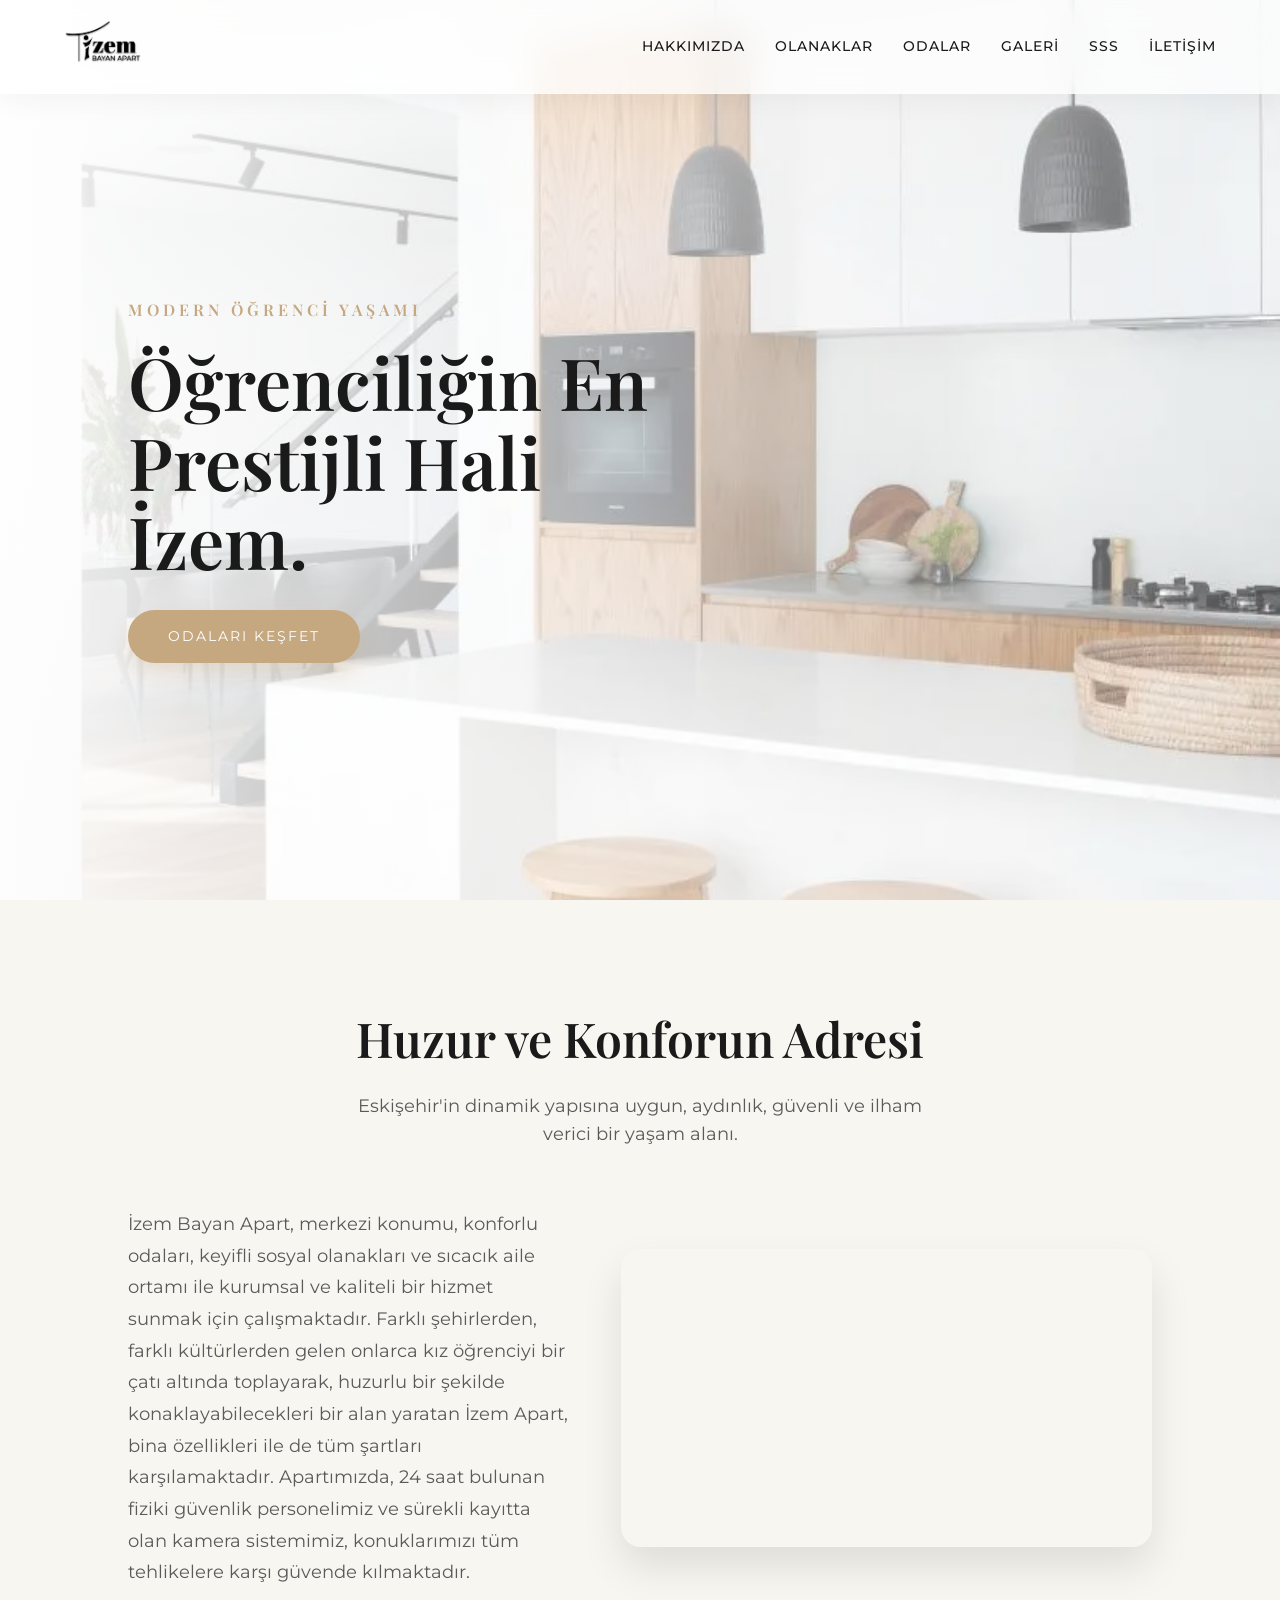
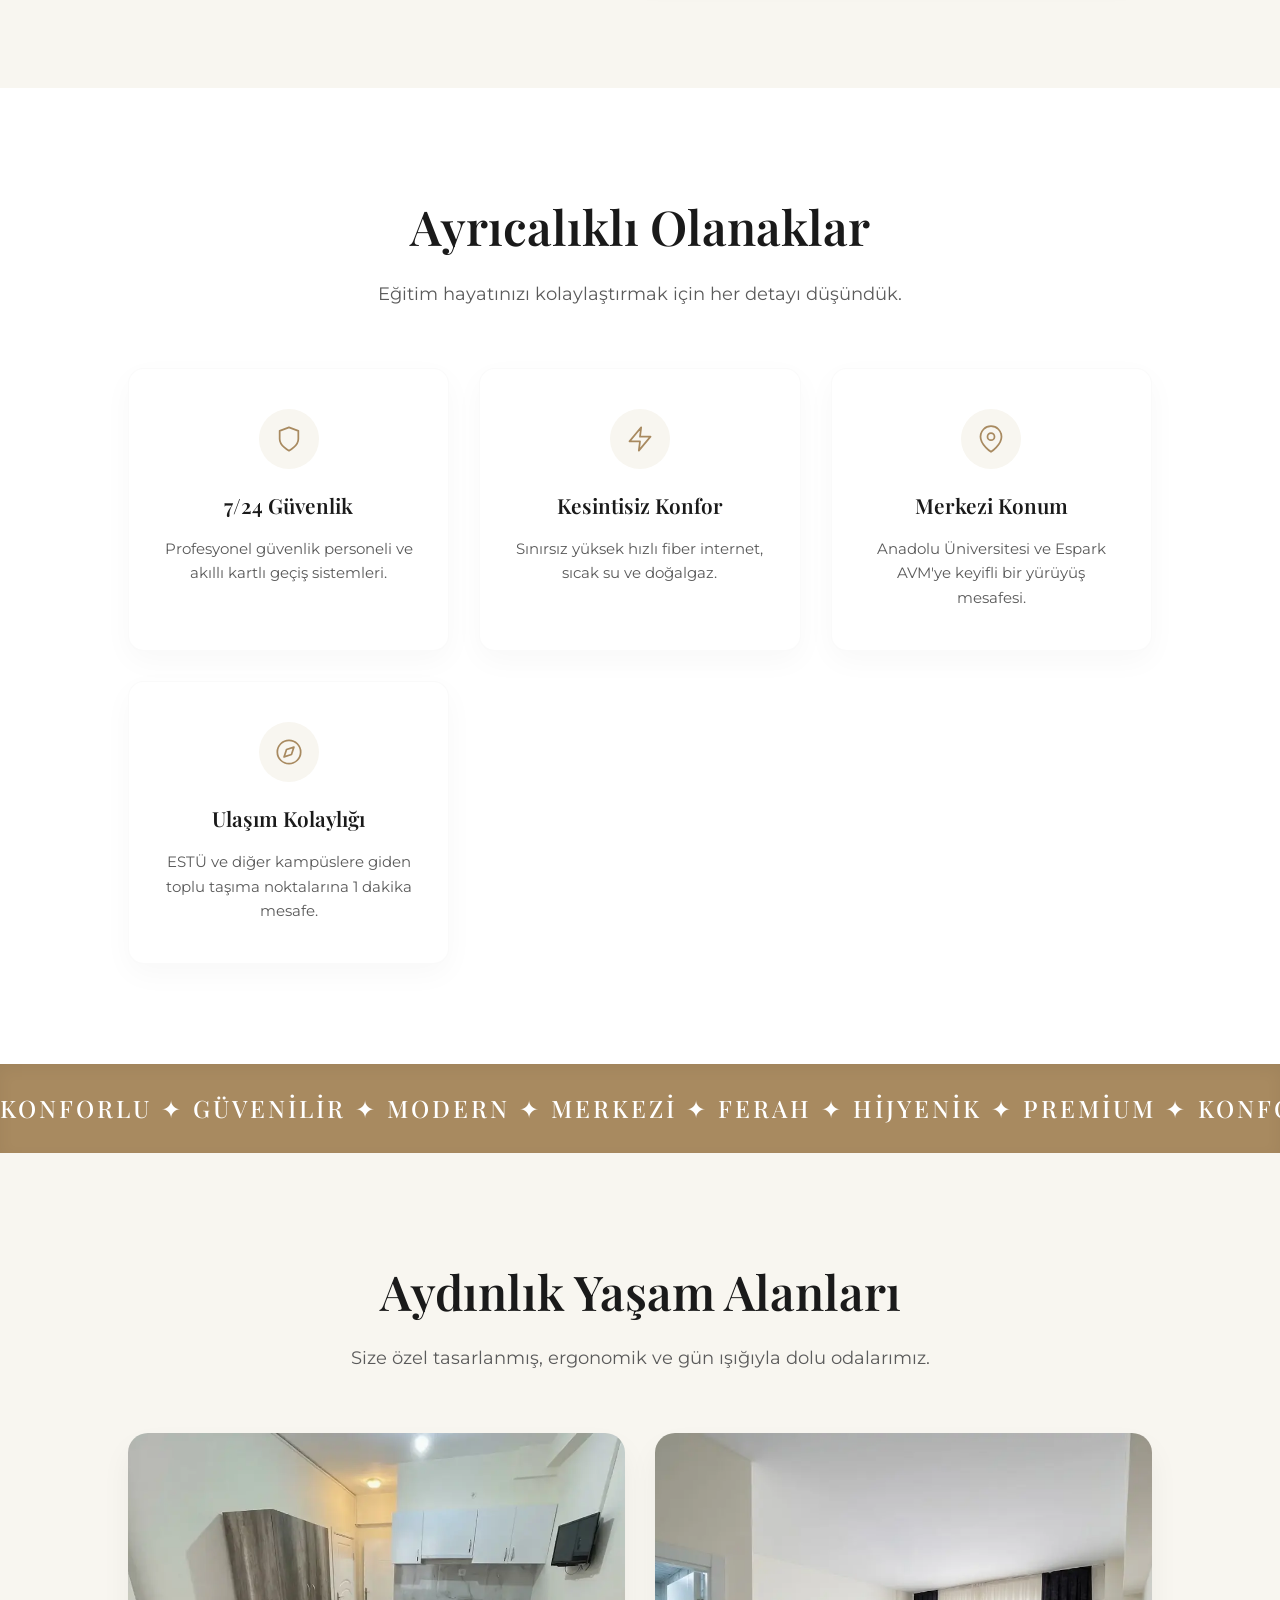
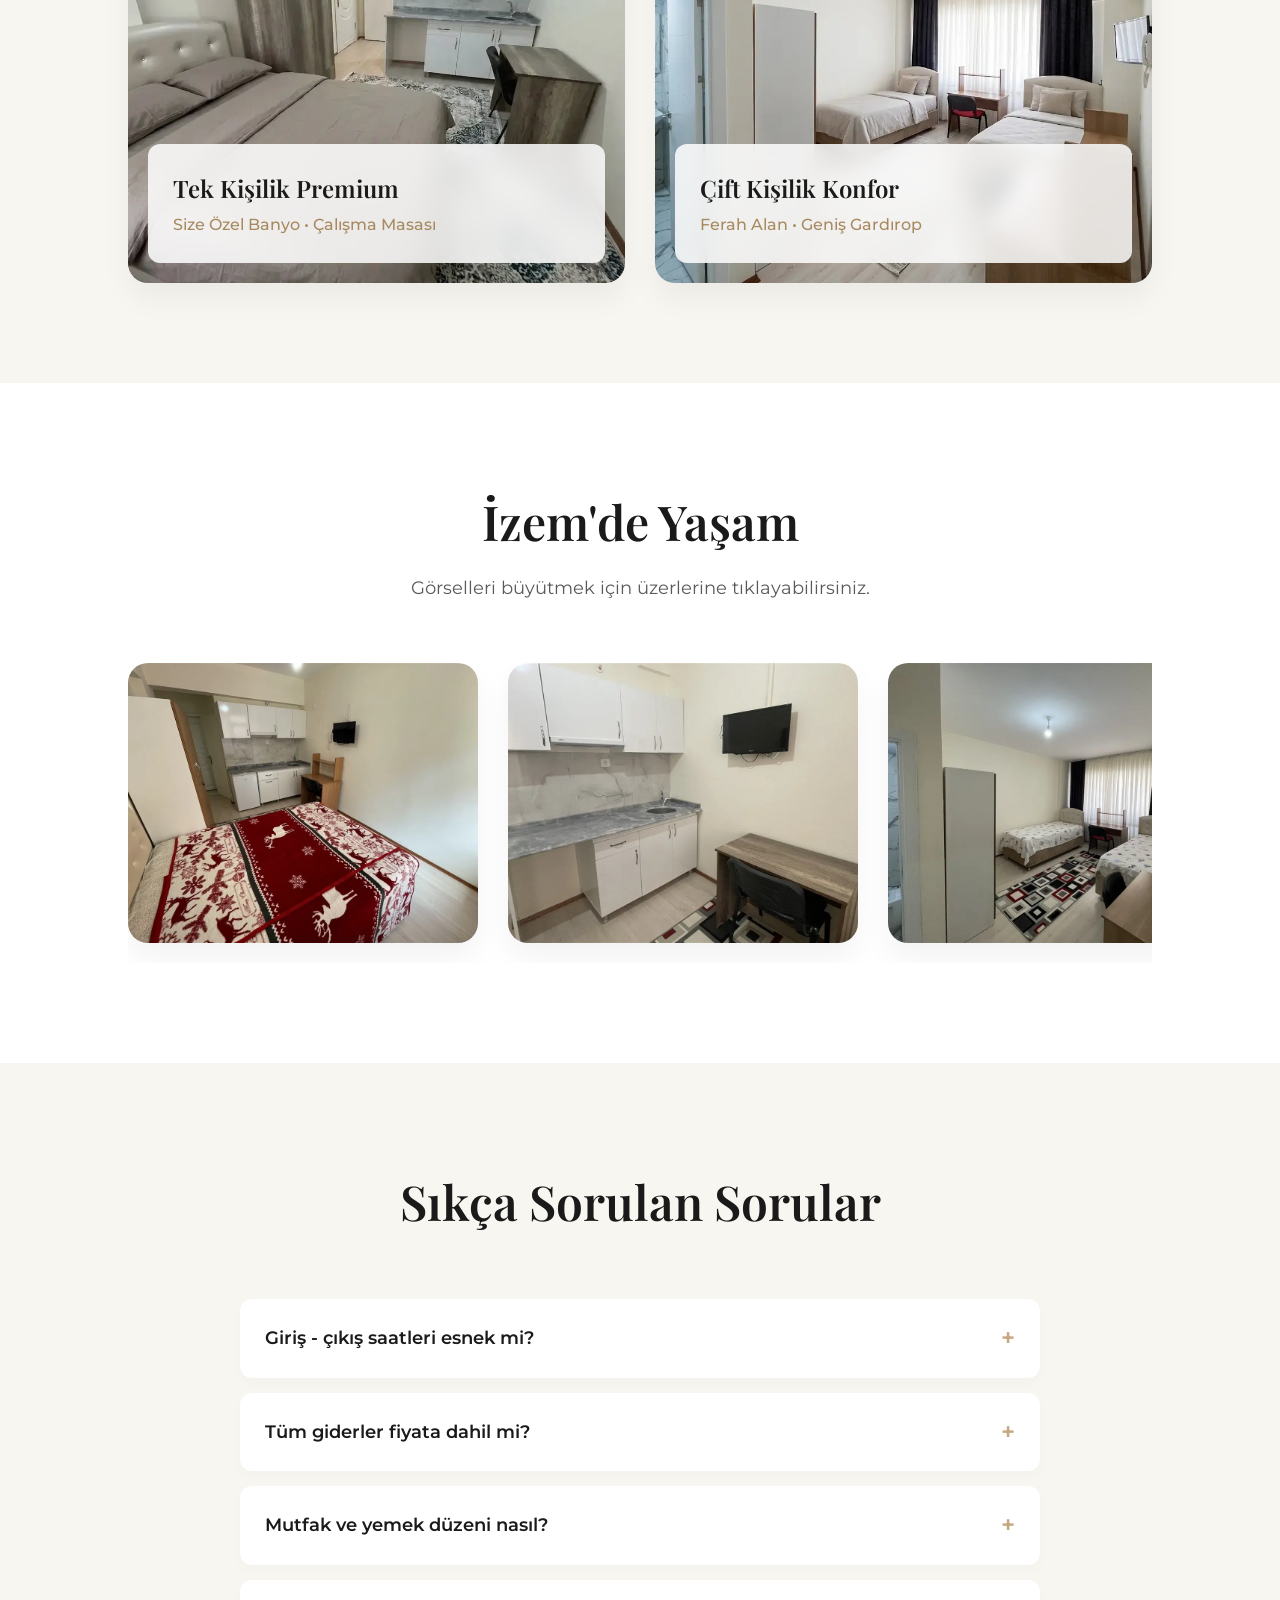
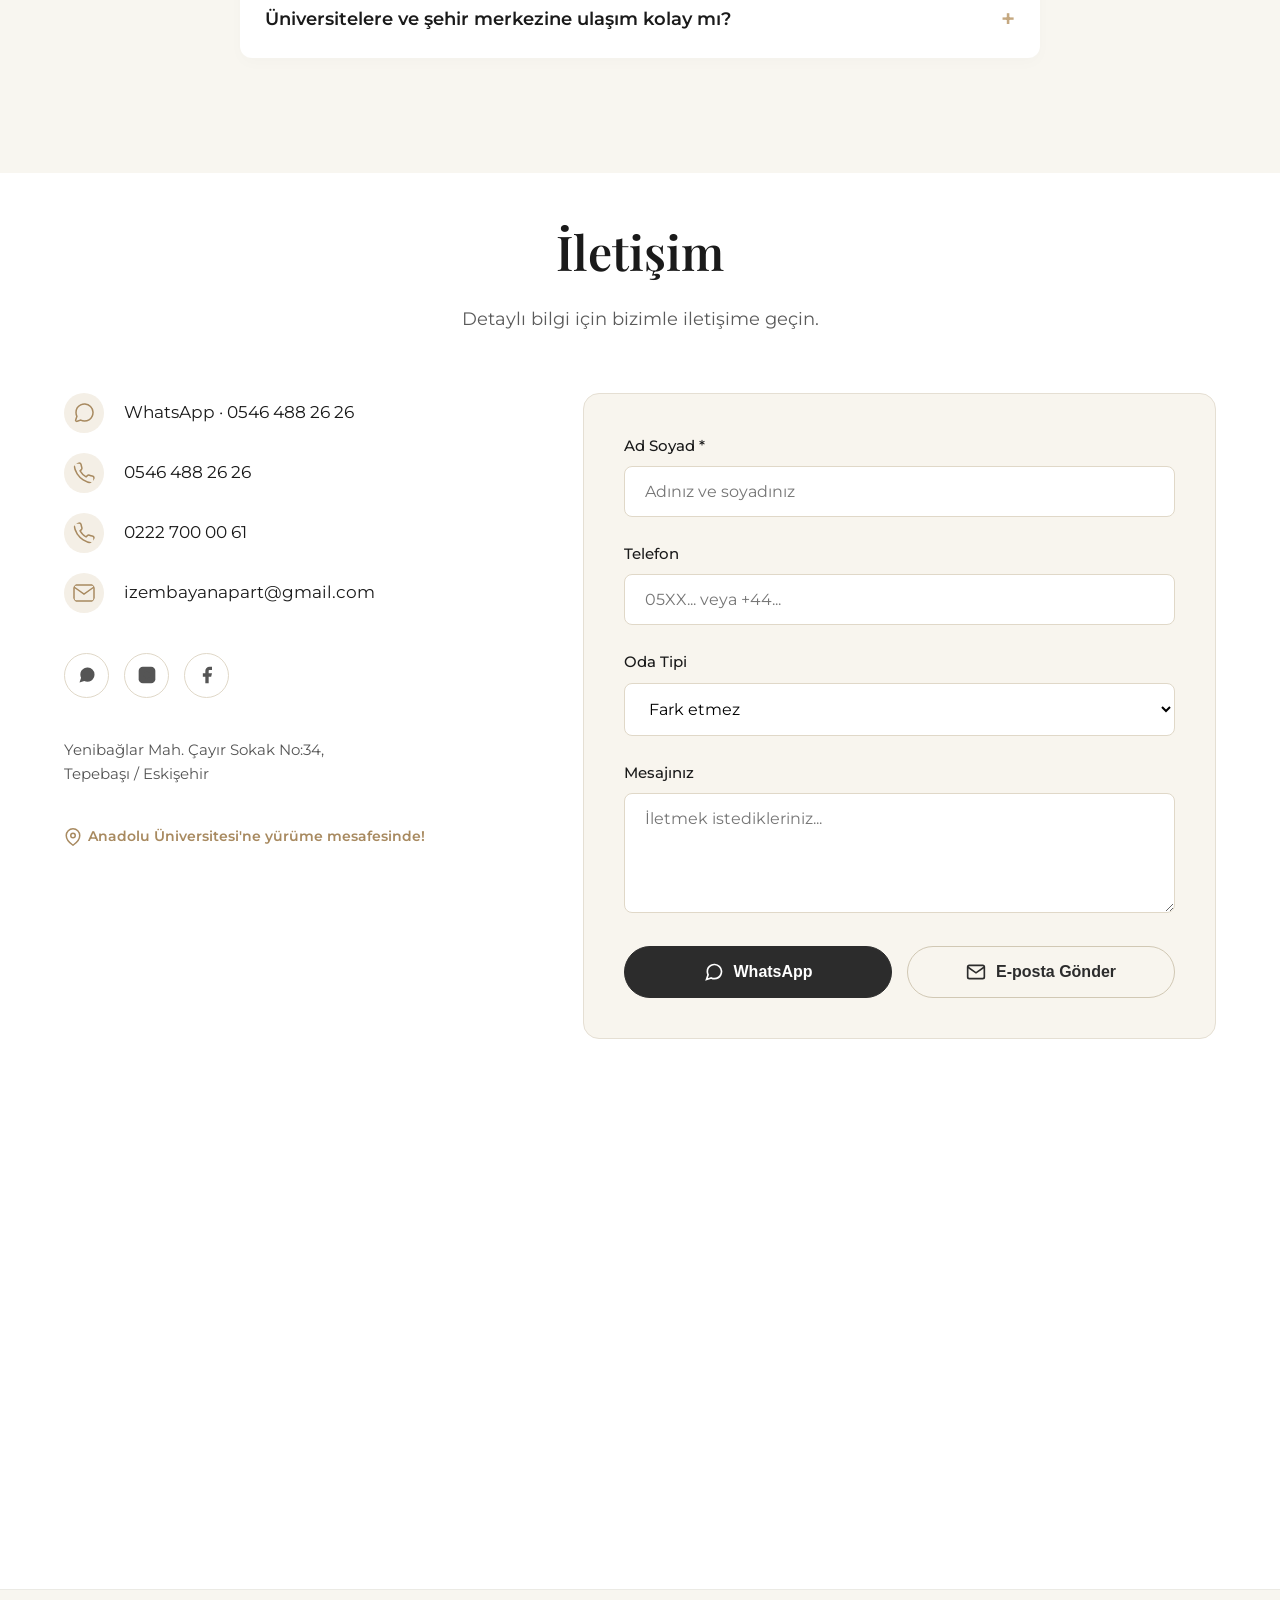
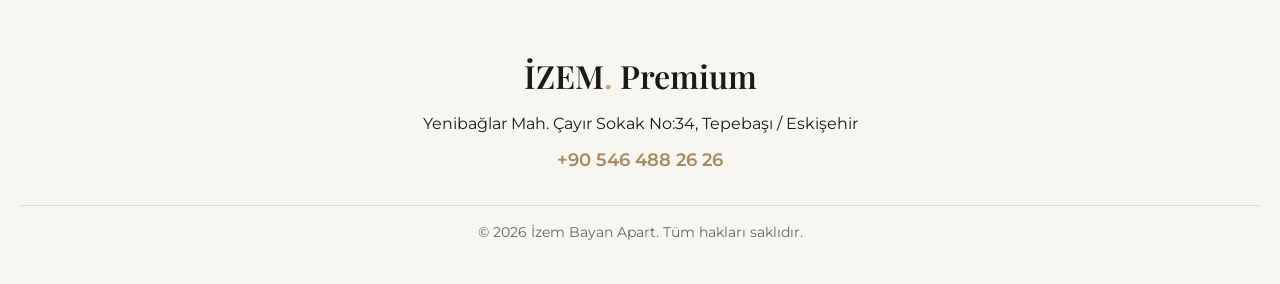
==== commit a8faeb12: "Update index.html" ====
--- a/index.html
+++ b/index.html
@@ -532,9 +532,9 @@
           <input type="text" id="adSoyad" name="Ad_Soyad" class="form-control" placeholder="Adınız ve soyadınız" required autocomplete="name">
         </div>
         
-        <div class="form-group">
+       <div class="form-group">
           <label for="telefon">Telefon</label>
-          <input type="tel" id="telefon" name="Telefon" class="form-control" placeholder="05XX XXX XX XX" pattern="05\d{2} \d{3} \d{2} \d{2}" autocomplete="tel">
+          <input type="tel" id="telefon" name="Telefon" class="form-control" placeholder="05XX... veya +44..." autocomplete="tel">
         </div>
         
         <div class="form-group">
@@ -774,20 +774,40 @@
 
 <script>
 // 1. Telefon Alanına Sadece Rakam ve Boşluk Girilmesini Sağlama
+// 1. Telefon Alanına Rakam, Boşluk ve '+' Girilmesini Sağlama
 document.getElementById('telefon').addEventListener('input', function (e) {
-  // Rakam (0-9) ve boşluk dışındaki tüm karakterleri anında siler
-  this.value = this.value.replace(/[^0-9 ]/g, '');
+  // Sadece rakam, boşluk ve + işaretine izin verir
+  this.value = this.value.replace(/[^0-9 \+]/g, '');
 });
 
 // 2. Boşluk Kontrolü
+// 1. Telefon Alanına Rakam, Boşluk ve '+' Girilmesini Sağlama
+document.getElementById('telefon').addEventListener('input', function (e) {
+  this.value = this.value.replace(/[^0-9 \+]/g, '');
+});
+
+// 2. Boşluk ve Esnek Telefon Kontrolü
 function alanlariKontrolEt() {
   var adSoyad = document.getElementById('adSoyad').value.trim();
+  var telefon = document.getElementById('telefon').value.replace(/\s/g, ''); 
+
   if (adSoyad === '') {
     alert('Lütfen Ad Soyad alanını doldurunuz.');
     return false;
   }
+
+  // Telefon numarası en az 10 karakter olmalı (Yurt dışı ve yurt içi genel geçer kuralı)
+  if (telefon === '' || telefon.length < 10) {
+    alert('Lütfen geçerli bir telefon numarası giriniz (Örn: 0546... veya +44...).');
+    return false;
+  }
+
   return true;
 }
+
+// 3. E-Posta Butonu Tıklanırsa Çalışacak Kısım
+document.getElementById('apartForm').addEventListener('submit', function(event) {
+// ... kod böyle devam ediyor
 
 // 3. E-Posta Butonu Tıklanırsa Çalışacak Kısım
 document.getElementById('apartForm').addEventListener('submit', function(event) {
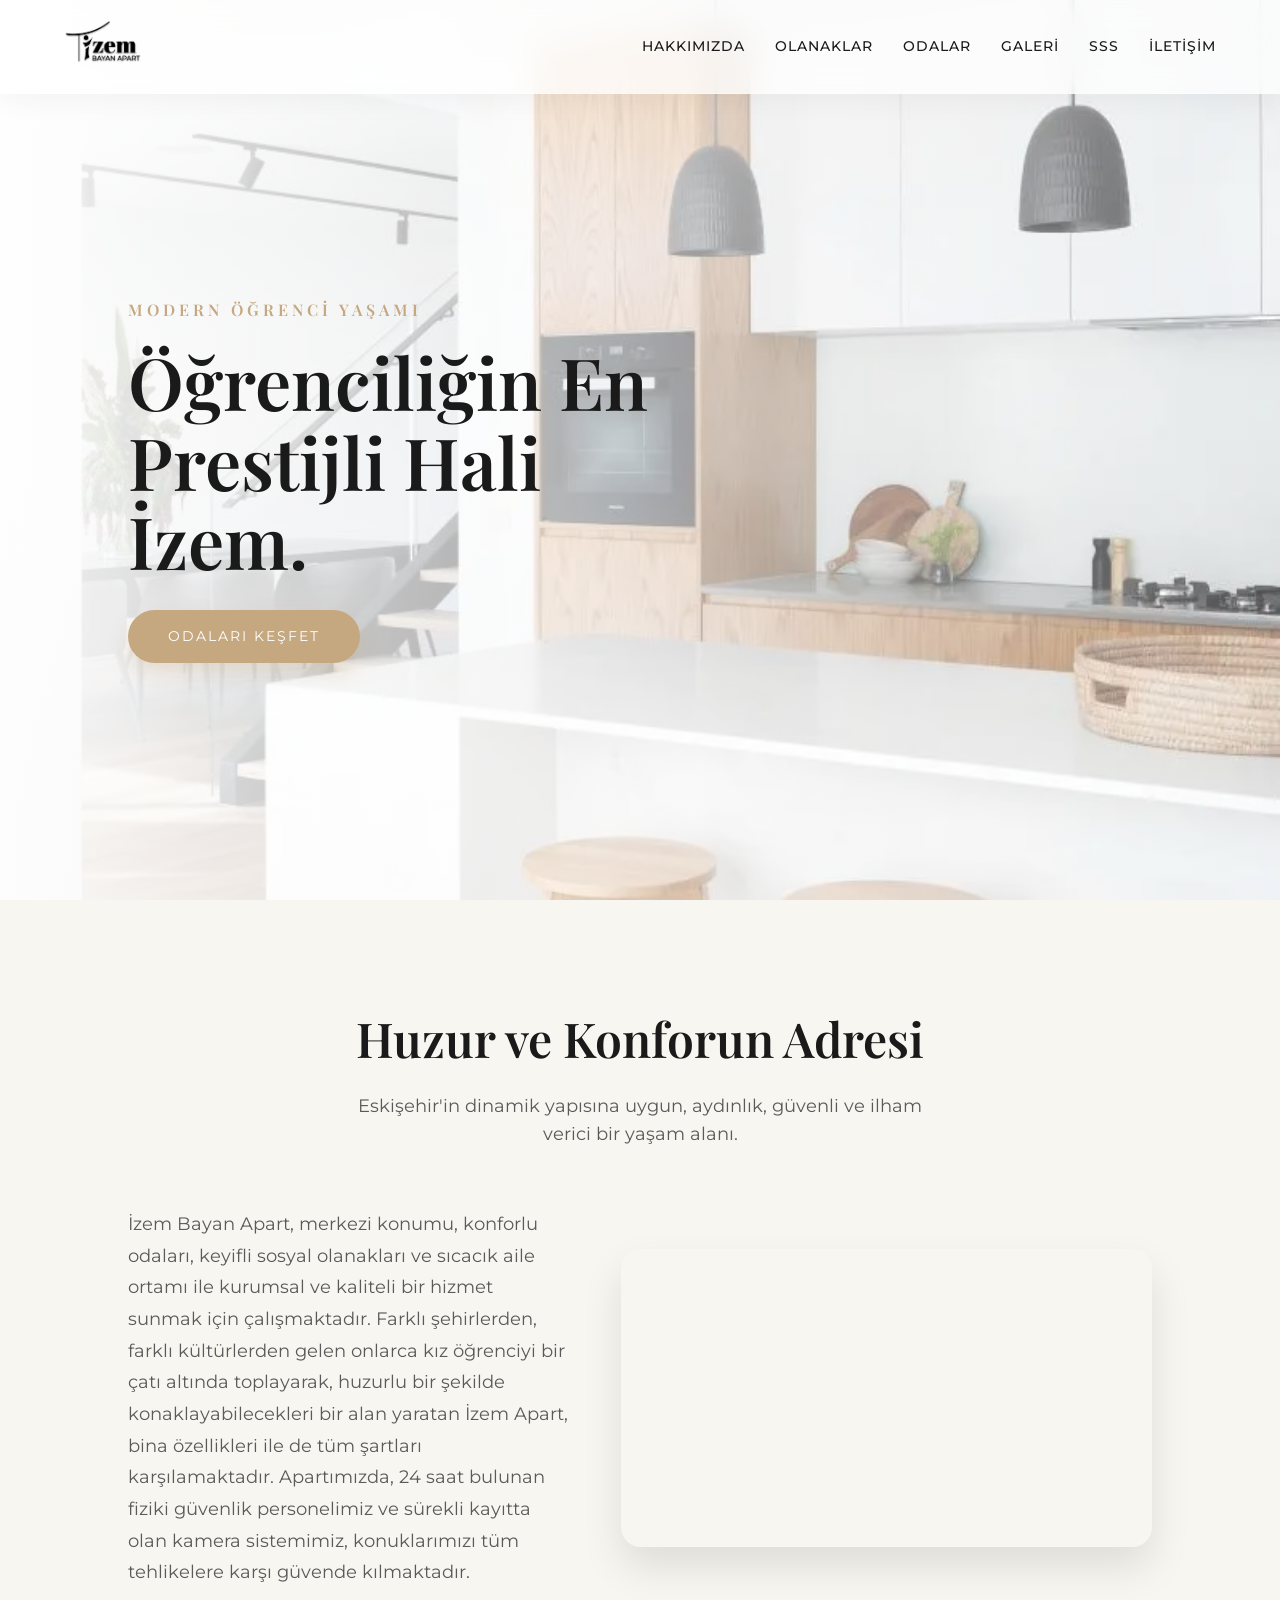
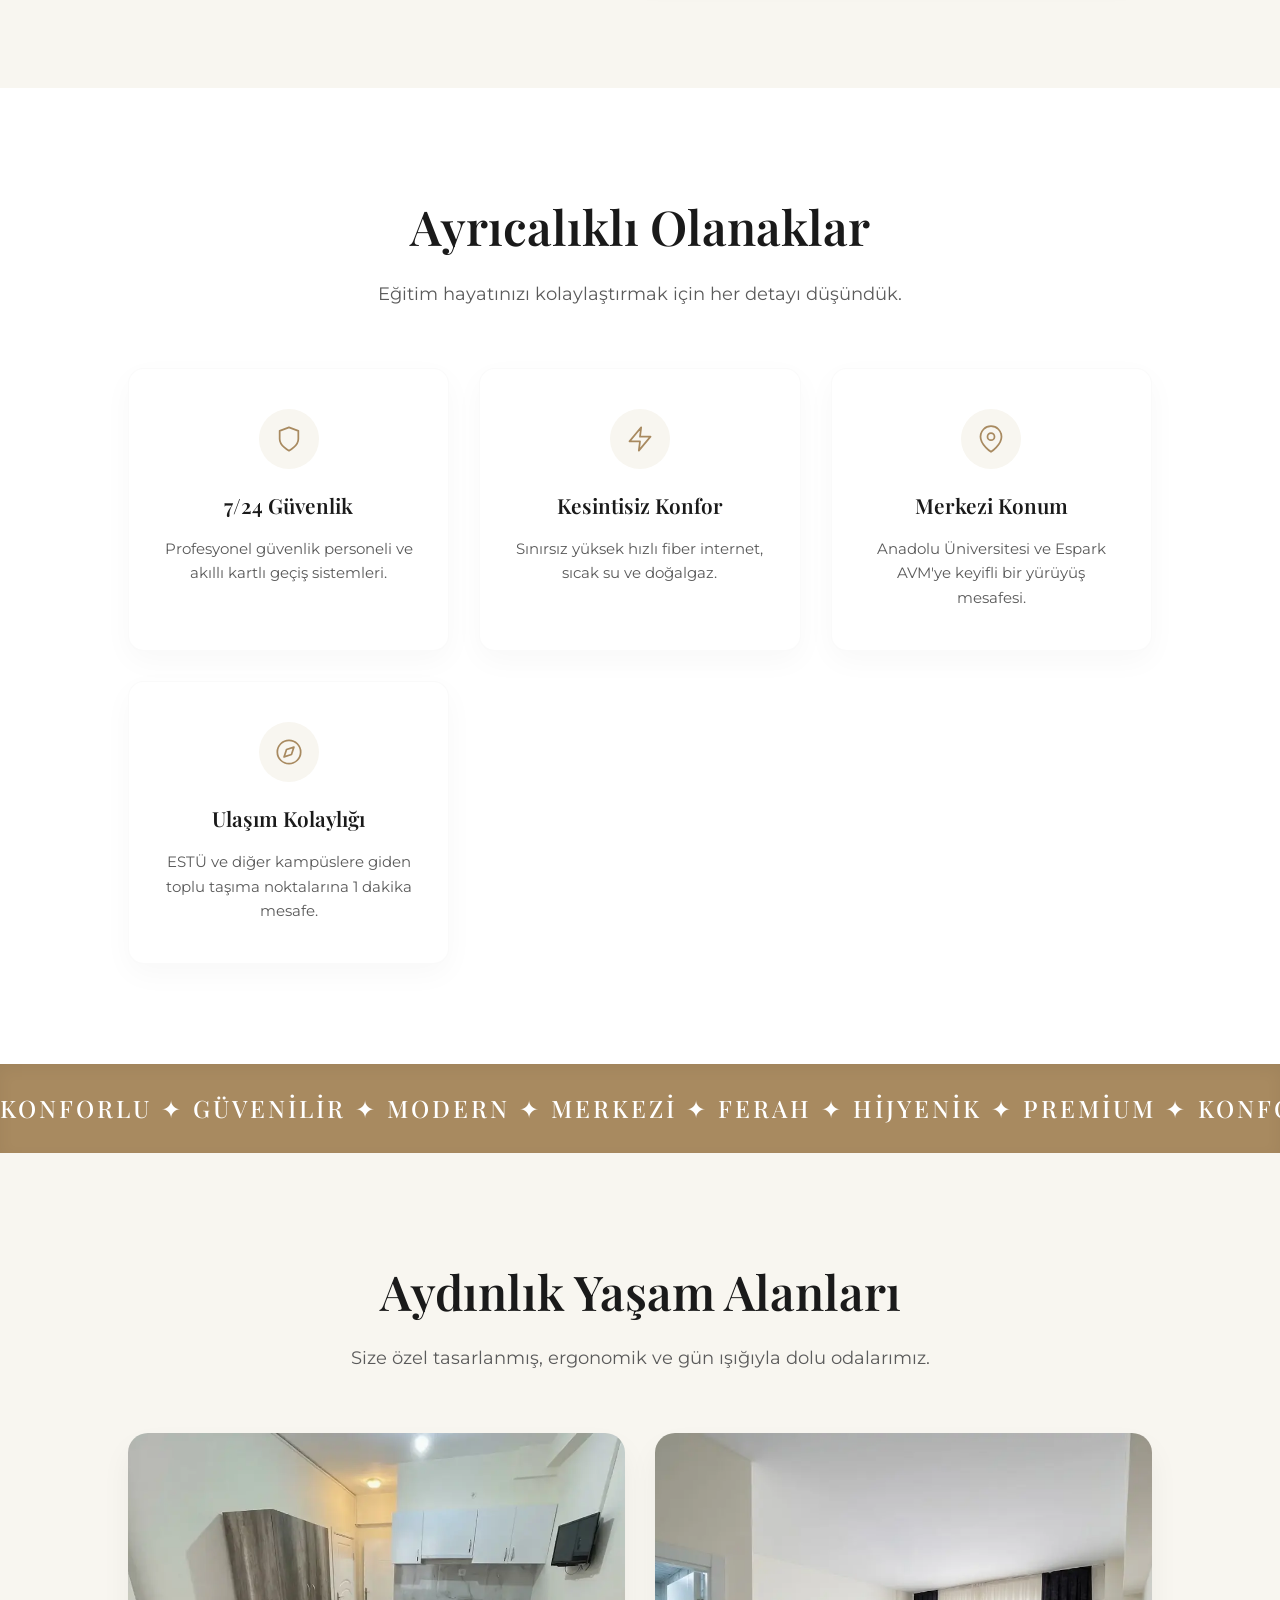
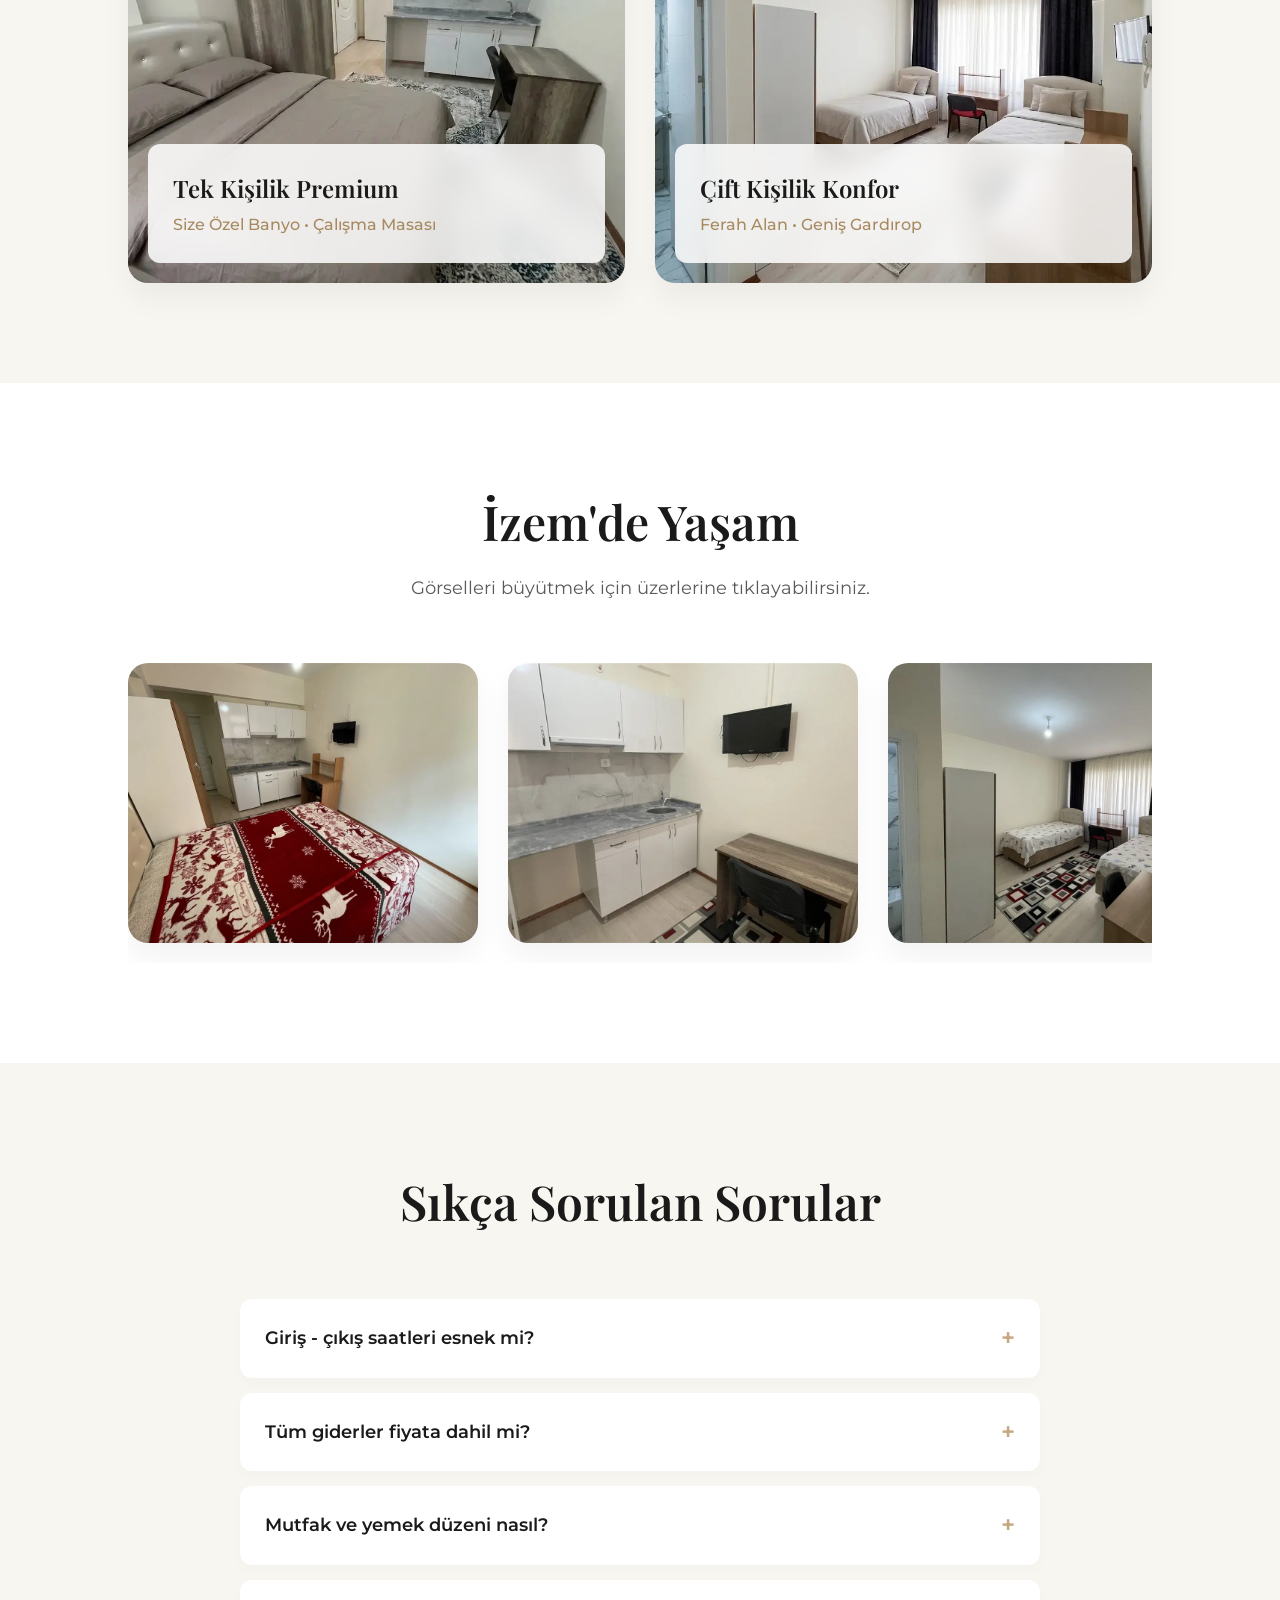
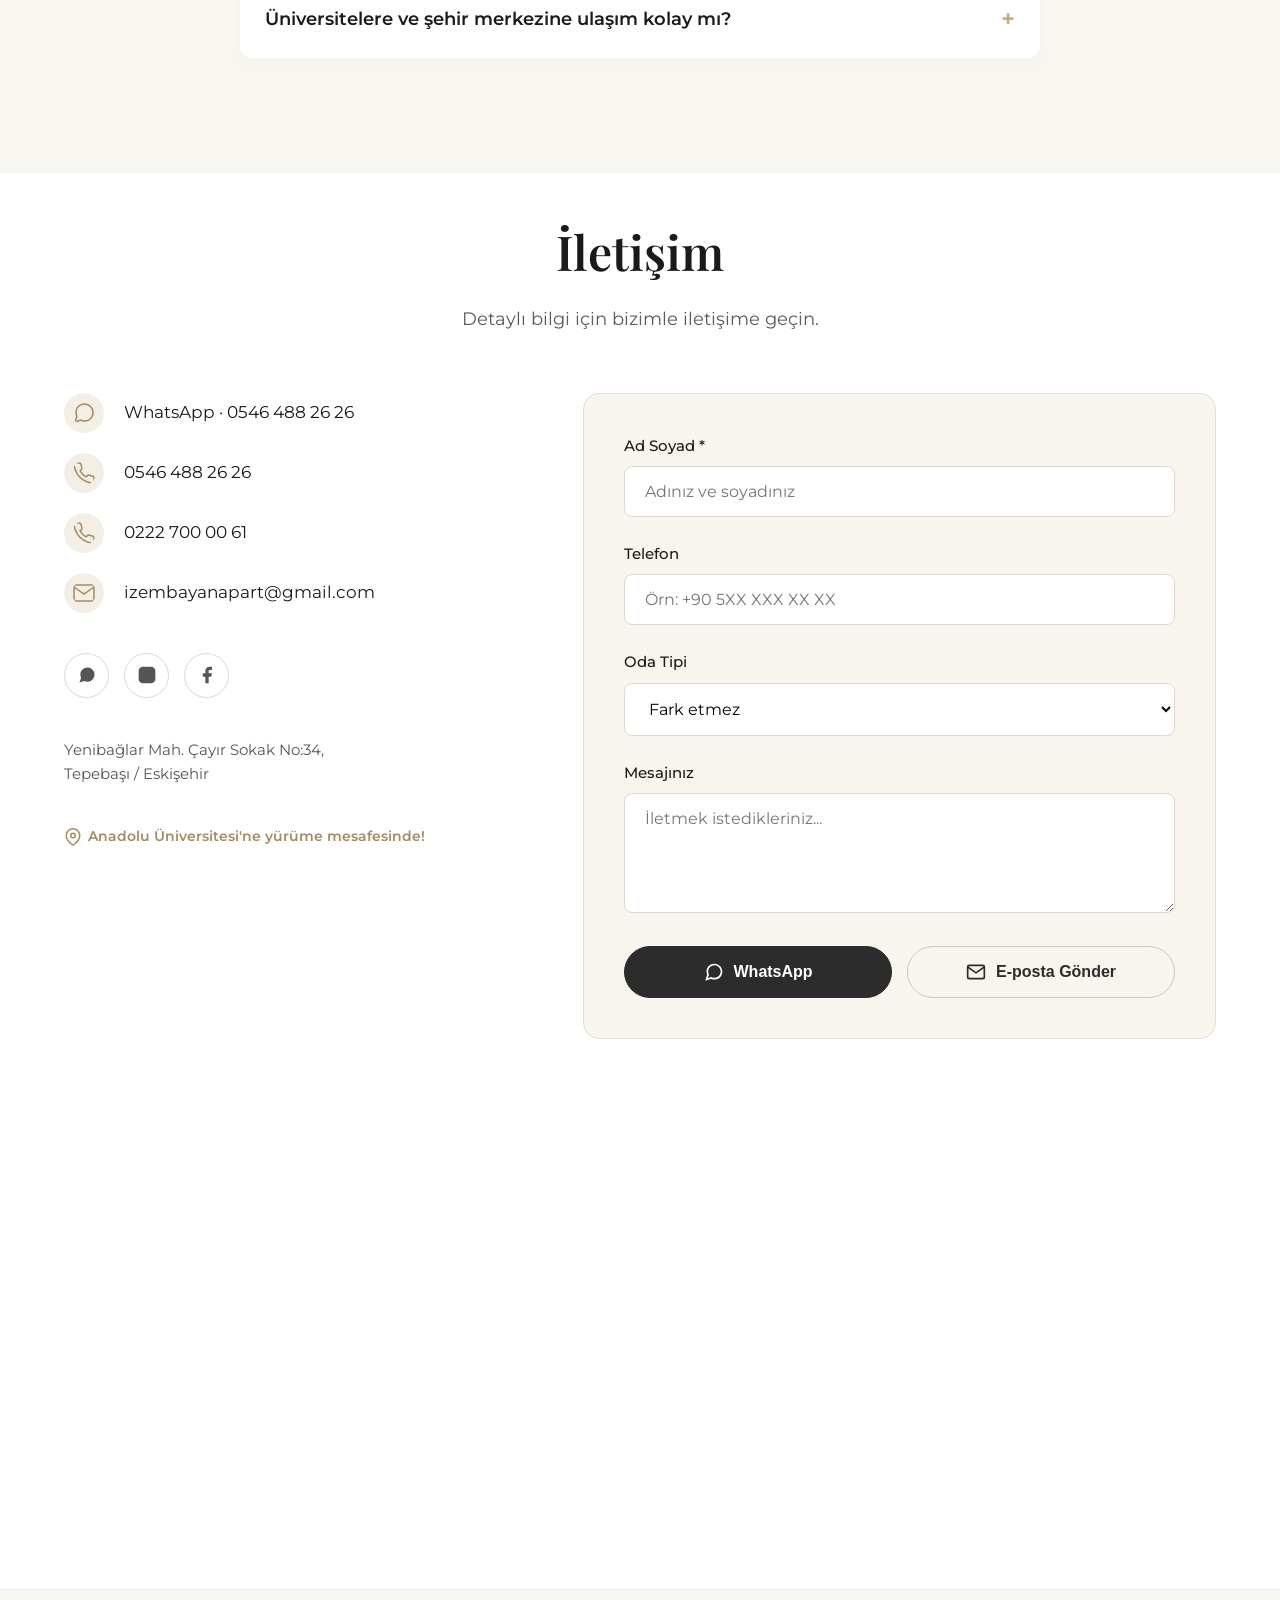
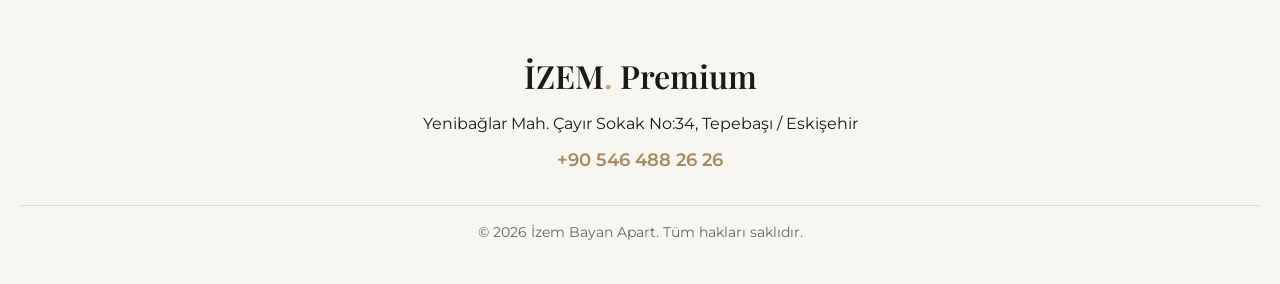
==== commit af84af10: "Update index.html" ====
--- a/index.html
+++ b/index.html
@@ -534,7 +534,7 @@
         
        <div class="form-group">
           <label for="telefon">Telefon</label>
-          <input type="tel" id="telefon" name="Telefon" class="form-control" placeholder="05XX... veya +44..." autocomplete="tel">
+          <input type="tel" id="telefon" name="Telefon" class="form-control" placeholder="Örn: +90 5XX XXX XX XX" autocomplete="tel">
         </div>
         
         <div class="form-group">
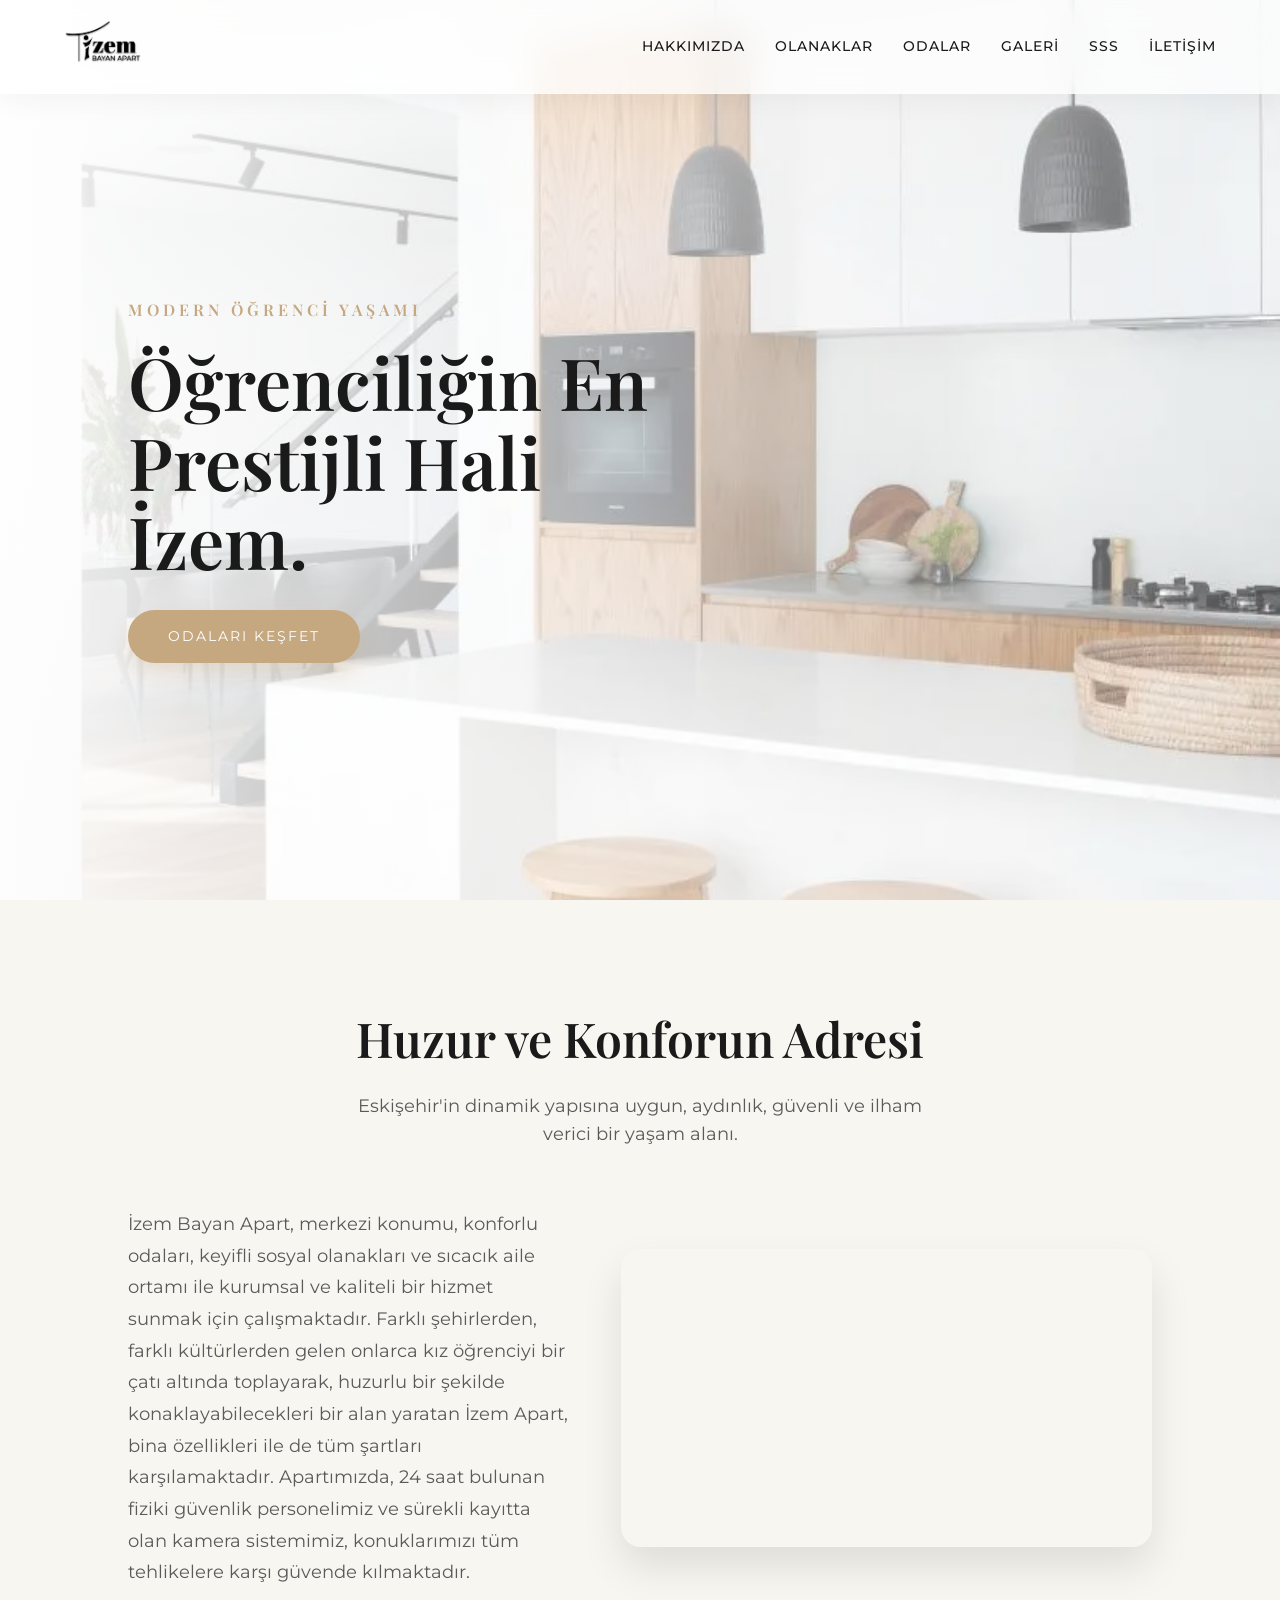
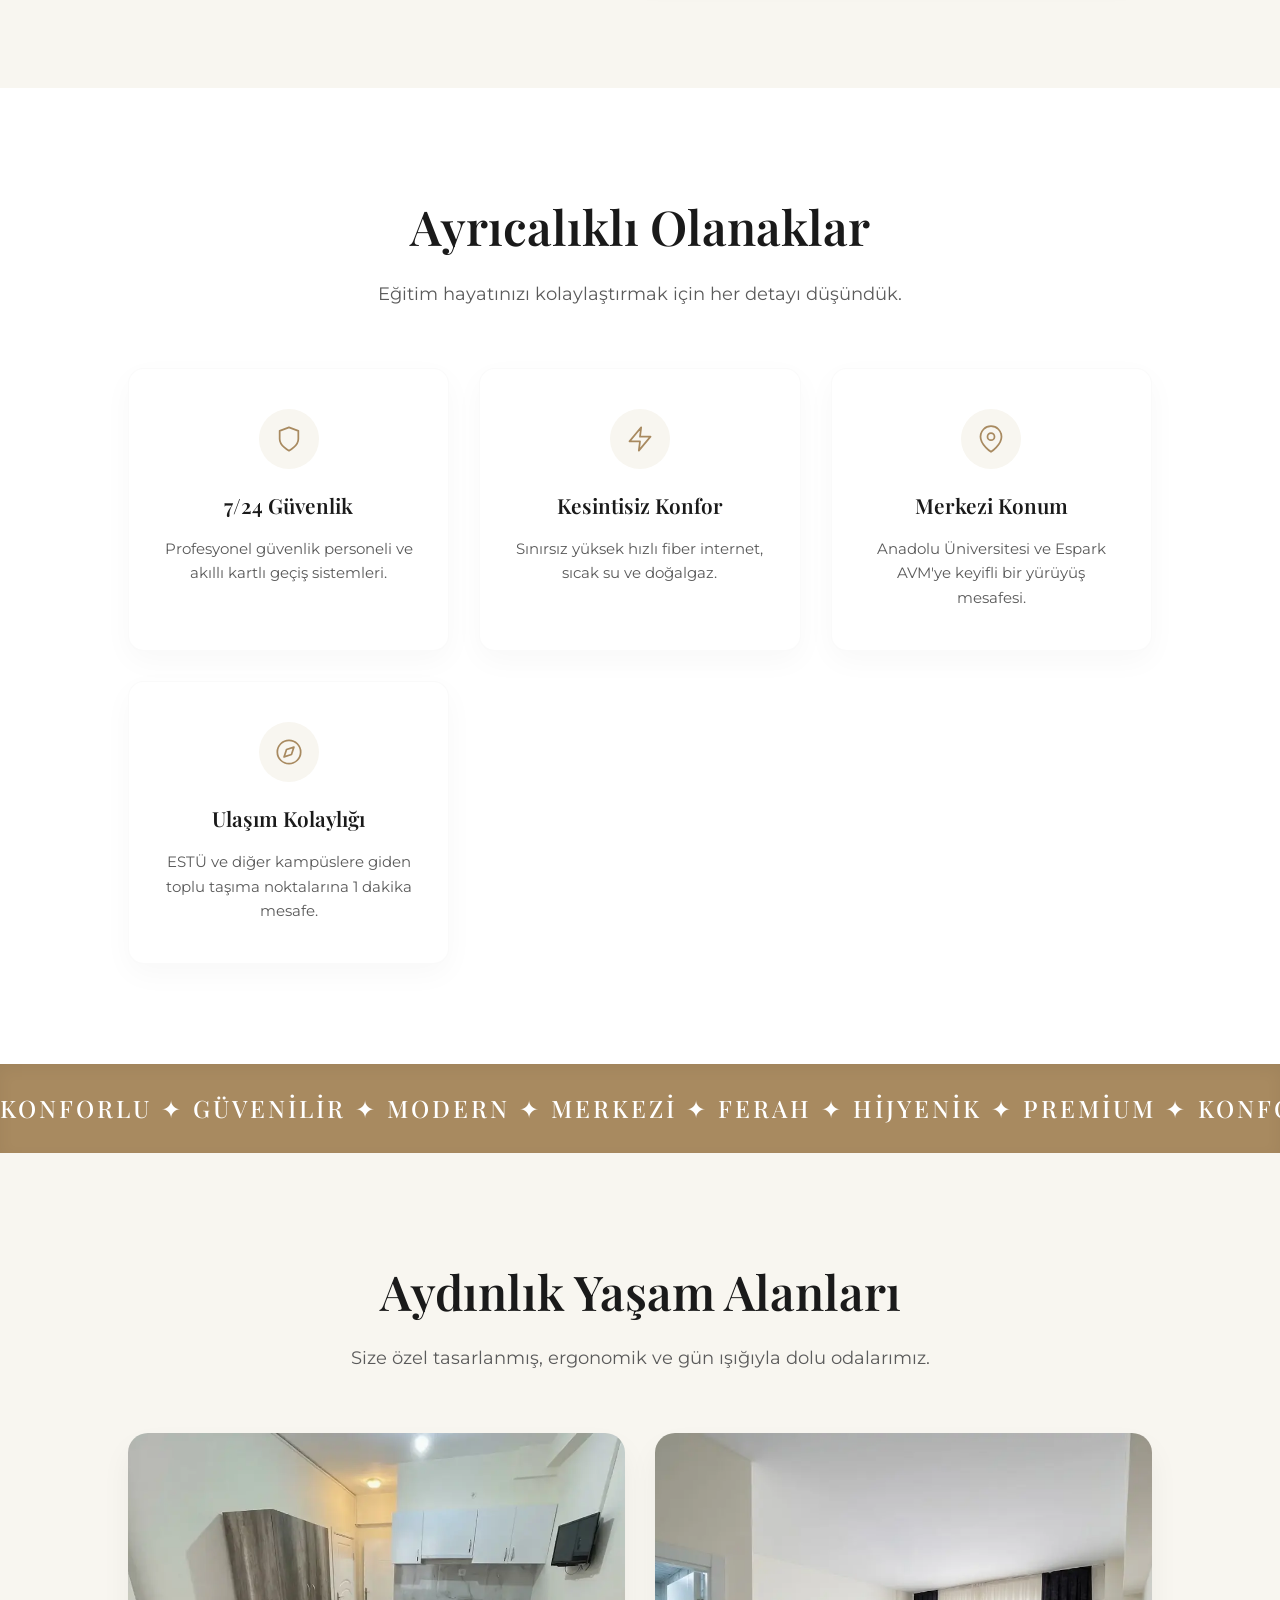
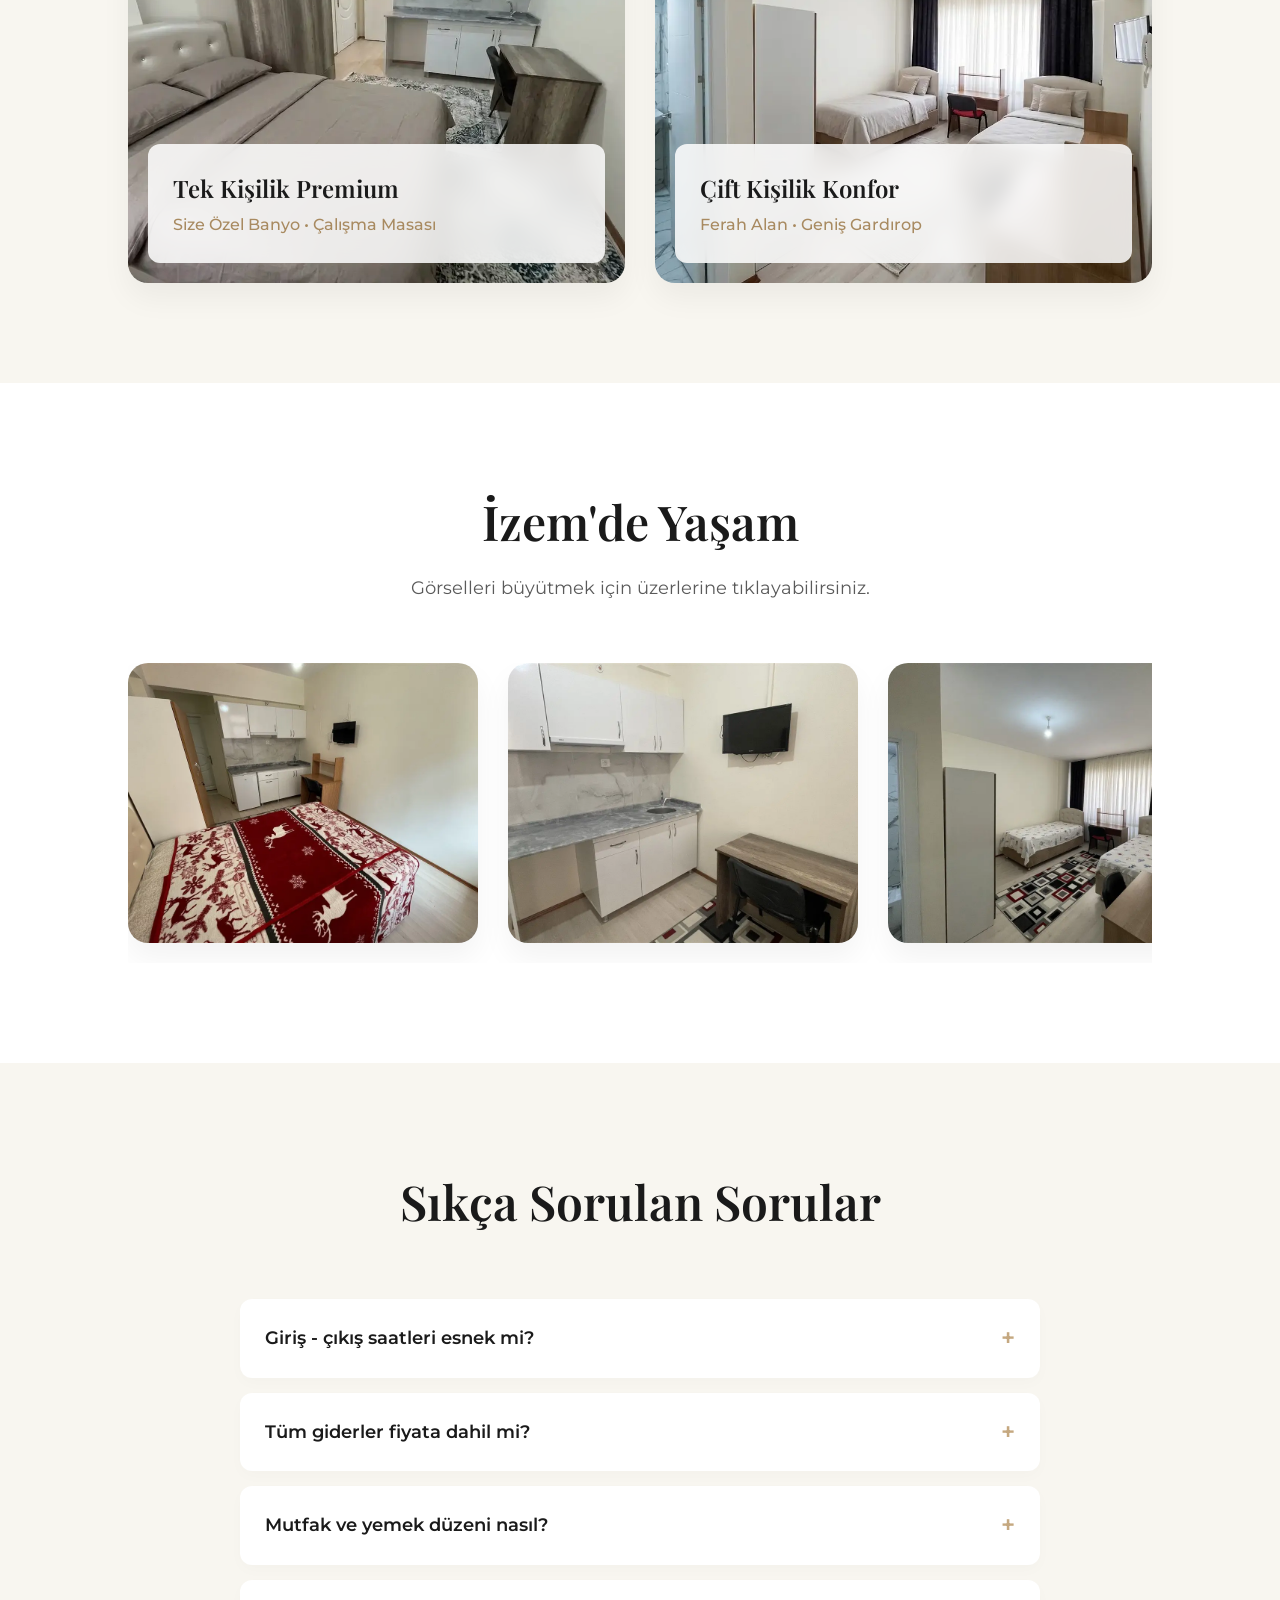
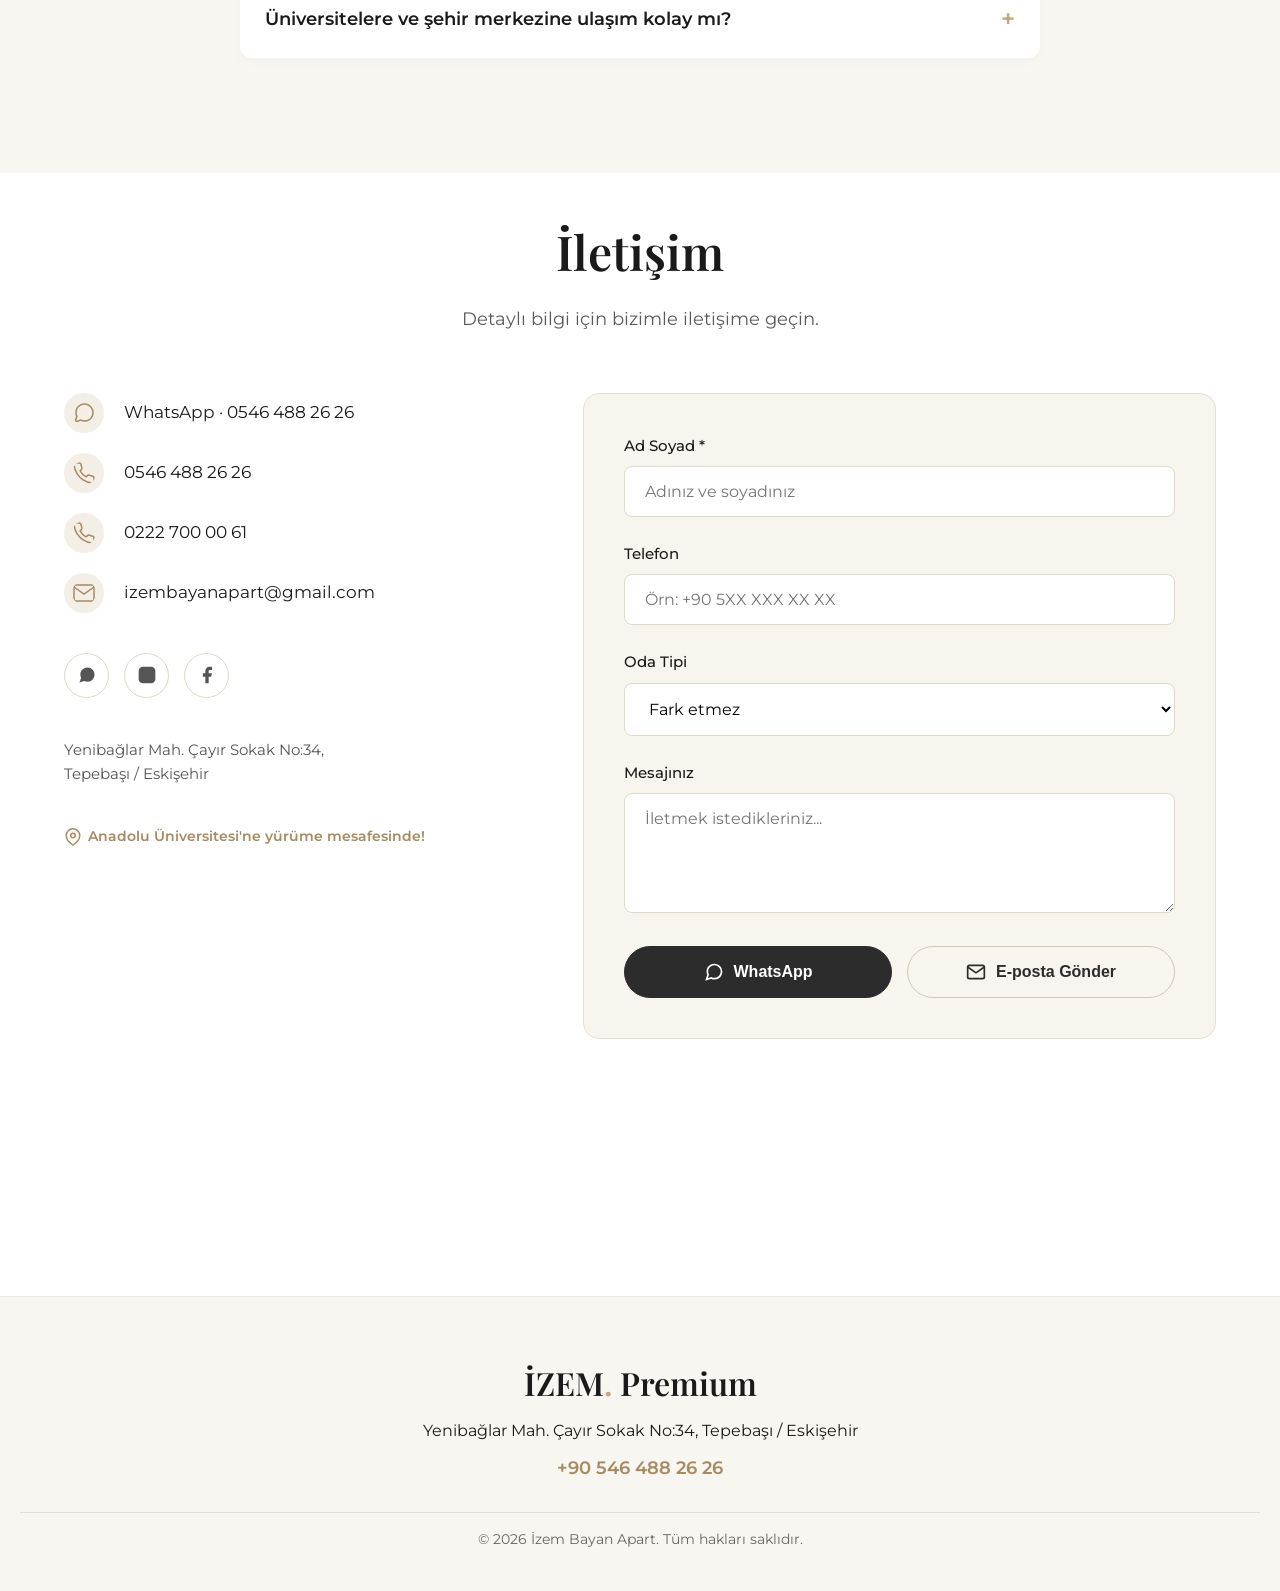
==== commit e1cbad2e: "Update index.html" ====
--- a/index.html
+++ b/index.html
@@ -289,6 +289,53 @@
         .btn-email { background-color: transparent; color: #2c2c2c; border: 1px solid #d1c8b4; }
         .btn-email:hover { background-color: #f4efe6; border-color: var(--gold-dark); transform: translateY(-2px); }
         .form-footer-text { margin-top: 20px; font-size: 0.8rem; color: #888; line-height: 1.5; }
+        <!-- HARİTA ÜSTÜ MESAFE KARTI -->
+<section id="konum" class="konum-section">
+  <div class="konum-container reveal">
+    
+    <div class="konum-text">
+      <h2>Şehrin tam merkezinde</h2>
+      <p>İzem Bayan Apart, Eskişehir Tepebaşı'nda yer alır. Anadolu Üniversitesi, Espark AVM ve çarşı merkezine 5-10 dakikalık yürüme mesafesindeyiz; Eskişehir Teknik Üniversitesi ve Osmangazi Üniversitesi'ne giden otobüs, dolmuş ve tramvay duraklarına da çok yakınız.</p>
+    </div>
+
+    <div class="konum-card">
+      <div class="konum-card-title">İzem'den Yürüme Mesafeleri</div>
+      <ul class="konum-list">
+        <li>
+          <div class="konum-icon">
+            <svg viewBox="0 0 24 24"><path d="M12 4a1 1 0 1 0 0-2 1 1 0 0 0 0 2z"/><path d="M14.12 9.88L12 12l-2.12-2.12M12 12v5"/><path d="M12 17l-2 4M12 17l2 4M8 6h8l-2.12 3.88"/></svg>
+          </div>
+          <div class="konum-name">Anadolu Üniversitesi</div>
+          <div class="konum-badge">5-10 dk yürüme</div>
+        </li>
+        <li>
+          <div class="konum-icon">
+            <svg viewBox="0 0 24 24"><path d="M12 4a1 1 0 1 0 0-2 1 1 0 0 0 0 2z"/><path d="M14.12 9.88L12 12l-2.12-2.12M12 12v5"/><path d="M12 17l-2 4M12 17l2 4M8 6h8l-2.12 3.88"/></svg>
+          </div>
+          <div class="konum-name">Espark AVM</div>
+          <div class="konum-badge">5-10 dk yürüme</div>
+        </li>
+        <li>
+          <div class="konum-icon">
+            <svg viewBox="0 0 24 24"><path d="M12 4a1 1 0 1 0 0-2 1 1 0 0 0 0 2z"/><path d="M14.12 9.88L12 12l-2.12-2.12M12 12v5"/><path d="M12 17l-2 4M12 17l2 4M8 6h8l-2.12 3.88"/></svg>
+          </div>
+          <div class="konum-name">Çarşı merkezi</div>
+          <div class="konum-badge">5-10 dk yürüme</div>
+        </li>
+        <li>
+          <div class="konum-icon">
+            <svg viewBox="0 0 24 24"><path d="M19 17h2c.6 0 1-.4 1-1v-3c0-.9-.7-1.7-1.5-1.9C18.7 10.6 16 10 12 10s-6.7.6-8.5 1.1C2.7 11.3 2 12.1 2 13v3c0 .6.4 1 1 1h2"></path><path d="M14 17h-4"></path><path d="M6 17v4h2v-4"></path><path d="M16 17v4h2v-4"></path><rect x="4" y="3" width="16" height="7" rx="2"></rect><circle cx="7.5" cy="14.5" r="1.5"></circle><circle cx="16.5" cy="14.5" r="1.5"></circle></svg>
+          </div>
+          <div class="konum-name">ESTÜ ve Osmangazi Üni.</div>
+          <div class="konum-badge highlight">Toplu taşıma ile yakın</div>
+        </li>
+      </ul>
+    </div>
+
+  </div>
+</section>
+<!-- İFRAME HARİTA BURADAN DEVAM EDİYOR -->
+<iframe class="map-container reveal" src="...">...
         /* =========================================================
            9. HARİTA, FOOTER & YUKARI ÇIK BUTONU
            ========================================================= */
@@ -691,29 +738,65 @@
 });
 scrollToTopBtn.addEventListener('click', () => { window.scrollTo({ top: 0, behavior: 'smooth' }); });
 
-// 4. Form İşlemleri
-function formVerileriniAl() {
-    return {
-        ad: document.getElementById('adSoyad').value,
-        tel: document.getElementById('telefon').value,
-        oda: document.getElementById('odaTipi').value,
-        msj: document.getElementById('mesaj').value
-    };
-}
+// 4. FORM İŞLEMLERİ VE KONTROLLER (TÜMÜ BİRLEŞTİRİLDİ)
+
+// Telefon alanına sadece rakam, boşluk ve + girilmesini sağlama
+document.getElementById('telefon').addEventListener('input', function (e) {
+    this.value = this.value.replace(/[^0-9 \+]/g, '');
+});
+
+// Boşluk ve Telefon Uzunluk Kontrolü
+function alanlariKontrolEt() {
+    const adSoyad = document.getElementById('adSoyad').value.trim();
+    const telefon = document.getElementById('telefon').value.replace(/\s/g, ''); 
+
+    if (adSoyad === '') {
+        alert('Lütfen Ad Soyad alanını doldurunuz.');
+        return false;
+    }
+
+    // Telefon numarası en az 10 karakter olmalı
+    if (telefon === '' || telefon.length < 10) {
+        alert('Lütfen geçerli bir telefon numarası giriniz (Örn: +90 546...).');
+        return false;
+    }
+
+    return true;
+}
+
+// WhatsApp Butonu İşlemi
 function gonderWhatsApp() {
-    const form = document.getElementById('apartForm');
-    if (!form.checkValidity()) { form.reportValidity(); return; }
-    const veri = formVerileriniAl();
-    const mesajMetni = `Merhaba, İzem Apart web sitesinden ulaşıyorum.%0A%0A*Ad Soyad:* ${veri.ad}%0A*Telefon:* ${veri.tel}%0A*İlgilenilen Oda:* ${veri.oda}%0A*Mesaj:* ${veri.msj}`;
-    window.open(`https://wa.me/905464882626?text=${mesajMetni}`, '_blank');
-}
+    // Form hatalıysa işlemi burada durdurur, WhatsApp açılmaz!
+    if (!alanlariKontrolEt()) return; 
+    
+    const adSoyad = document.getElementById('adSoyad').value.trim();
+    const telefon = document.getElementById('telefon').value.trim();
+    const odaTipi = document.getElementById('odaTipi').value;
+    const mesaj = document.getElementById('mesaj').value.trim();
+    
+    let wpMesaji = "Merhaba İzem Premium, apartınızla ilgileniyorum.\n\n" +
+                   "👤 Ad Soyad: " + adSoyad + "\n" +
+                   "📞 Telefon: " + telefon + "\n" +
+                   "🛏️ İlgilendiği Oda: " + odaTipi + "\n";
+                   
+    if (mesaj !== '') wpMesaji += "💬 Mesaj: " + mesaj;
+    
+    window.open("https://wa.me/905464882626?text=" + encodeURIComponent(wpMesaji), '_blank');
+}
+
+// E-Posta Gönder Butonu (Form Submit) İşlemi
 const apartForm = document.getElementById('apartForm');
 apartForm.addEventListener('submit', function(e) {
-    e.preventDefault();
+    e.preventDefault(); 
+    
+    // Form hatalıysa simülasyonu durdurur
+    if (!alanlariKontrolEt()) return; 
+    
     const btn = apartForm.querySelector('.btn-email');
     const originalHTML = btn.innerHTML;
     btn.innerHTML = 'Gönderiliyor...';
     btn.disabled = true;
+    
     setTimeout(() => {
         alert("Mesajınız sistem üzerinden başarıyla simüle edildi! Sitenizi canlıya alırken formspree.io gibi bir sistemle action linkinizi güncelleyebilirsiniz.");
         apartForm.reset();
@@ -739,7 +822,6 @@
 // 6. PROFESYONEL LAZY LOAD VE BLUR EFEKTİ
 document.addEventListener("DOMContentLoaded", function() {
     const lazyImages = document.querySelectorAll('.blur-effect');
-
     const imageObserver = new IntersectionObserver((entries, observer) => {
         entries.forEach(entry => {
             if (entry.isIntersecting) {
@@ -748,99 +830,21 @@
                 const fallbackSrc = img.getAttribute('data-fallback');
                 
                 const tempImg = new Image();
-
                 tempImg.onload = function() {
-                    img.onload = function() {
-                        img.classList.remove('blur-effect');
-                    };
+                    img.onload = function() { img.classList.remove('blur-effect'); };
                     img.src = webpSrc;
                 };
-
                 tempImg.onerror = function() {
                     img.onload = function() { img.classList.remove('blur-effect'); };
                     img.src = fallbackSrc;
                 };
-
                 tempImg.src = webpSrc;
-                
                 observer.unobserve(img);
             }
         });
     }, { rootMargin: "100px 0px" }); 
-
     lazyImages.forEach(img => imageObserver.observe(img));
 });
-</script>
-
-<script>
-// 1. Telefon Alanına Sadece Rakam ve Boşluk Girilmesini Sağlama
-// 1. Telefon Alanına Rakam, Boşluk ve '+' Girilmesini Sağlama
-document.getElementById('telefon').addEventListener('input', function (e) {
-  // Sadece rakam, boşluk ve + işaretine izin verir
-  this.value = this.value.replace(/[^0-9 \+]/g, '');
-});
-
-// 2. Boşluk Kontrolü
-// 1. Telefon Alanına Rakam, Boşluk ve '+' Girilmesini Sağlama
-document.getElementById('telefon').addEventListener('input', function (e) {
-  this.value = this.value.replace(/[^0-9 \+]/g, '');
-});
-
-// 2. Boşluk ve Esnek Telefon Kontrolü
-function alanlariKontrolEt() {
-  var adSoyad = document.getElementById('adSoyad').value.trim();
-  var telefon = document.getElementById('telefon').value.replace(/\s/g, ''); 
-
-  if (adSoyad === '') {
-    alert('Lütfen Ad Soyad alanını doldurunuz.');
-    return false;
-  }
-
-  // Telefon numarası en az 10 karakter olmalı (Yurt dışı ve yurt içi genel geçer kuralı)
-  if (telefon === '' || telefon.length < 10) {
-    alert('Lütfen geçerli bir telefon numarası giriniz (Örn: 0546... veya +44...).');
-    return false;
-  }
-
-  return true;
-}
-
-// 3. E-Posta Butonu Tıklanırsa Çalışacak Kısım
-document.getElementById('apartForm').addEventListener('submit', function(event) {
-// ... kod böyle devam ediyor
-
-// 3. E-Posta Butonu Tıklanırsa Çalışacak Kısım
-document.getElementById('apartForm').addEventListener('submit', function(event) {
-  if (!alanlariKontrolEt()) {
-    event.preventDefault();
-  }
-});
-
-// 4. WhatsApp Butonu Tıklanırsa Çalışacak Kısım
-function gonderWhatsApp() {
-  if (alanlariKontrolEt()) {
-    var adSoyad = document.getElementById('adSoyad').value.trim();
-    var telefon = document.getElementById('telefon').value.trim();
-    var odaTipi = document.getElementById('odaTipi').value;
-    var mesaj = document.getElementById('mesaj').value.trim();
-
-    var wpMesaji = "Merhaba İzem Premium, apartınızla ilgileniyorum.\n\n";
-    wpMesaji += "👤 Ad Soyad: " + adSoyad + "\n";
-    
-    if (telefon !== '') {
-      wpMesaji += "📞 Telefon: " + telefon + "\n";
-    }
-    
-    wpMesaji += "🛏️ İlgilendiği Oda: " + odaTipi + "\n";
-    
-    if (mesaj !== '') {
-      wpMesaji += "💬 Mesaj: " + mesaj;
-    }
-
-    var wpLink = "https://wa.me/905464882626?text=" + encodeURIComponent(wpMesaji);
-    window.open(wpLink, '_blank');
-  }
-}
 </script>
 </body>
 </html>
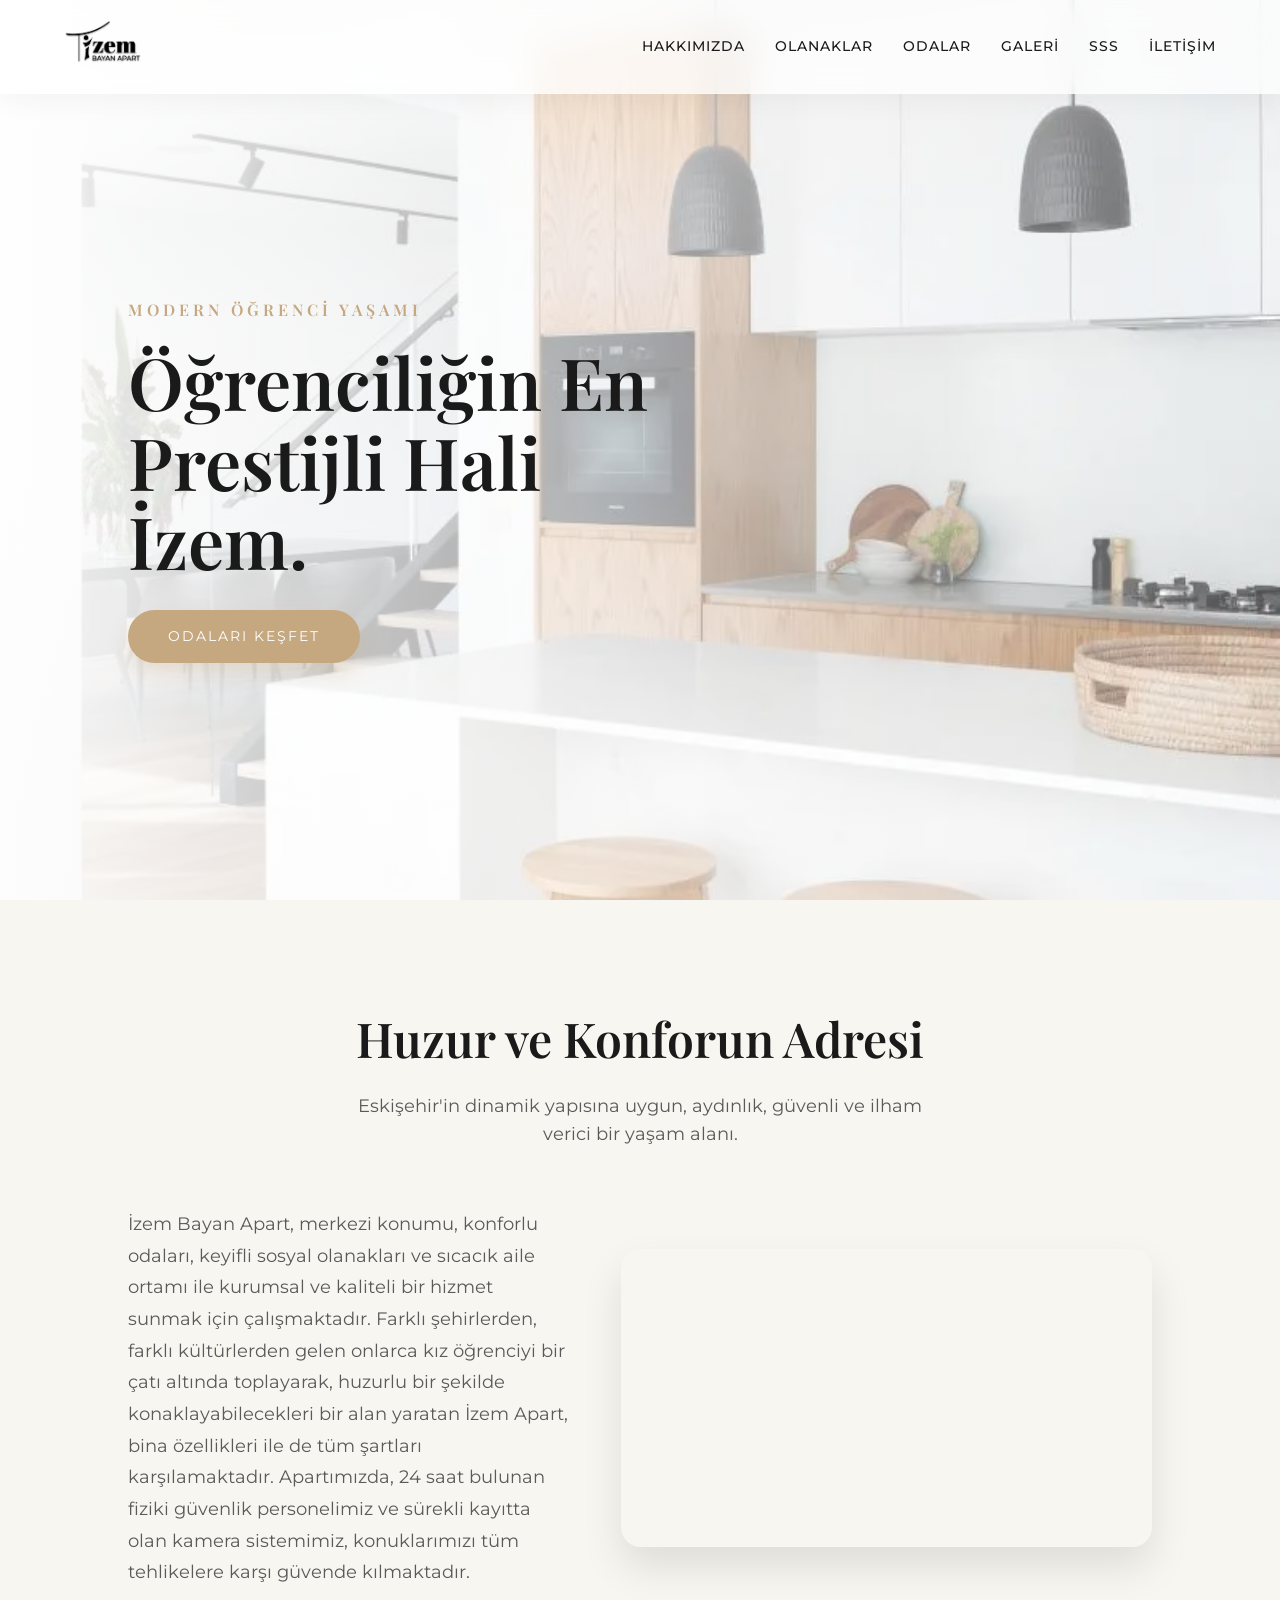
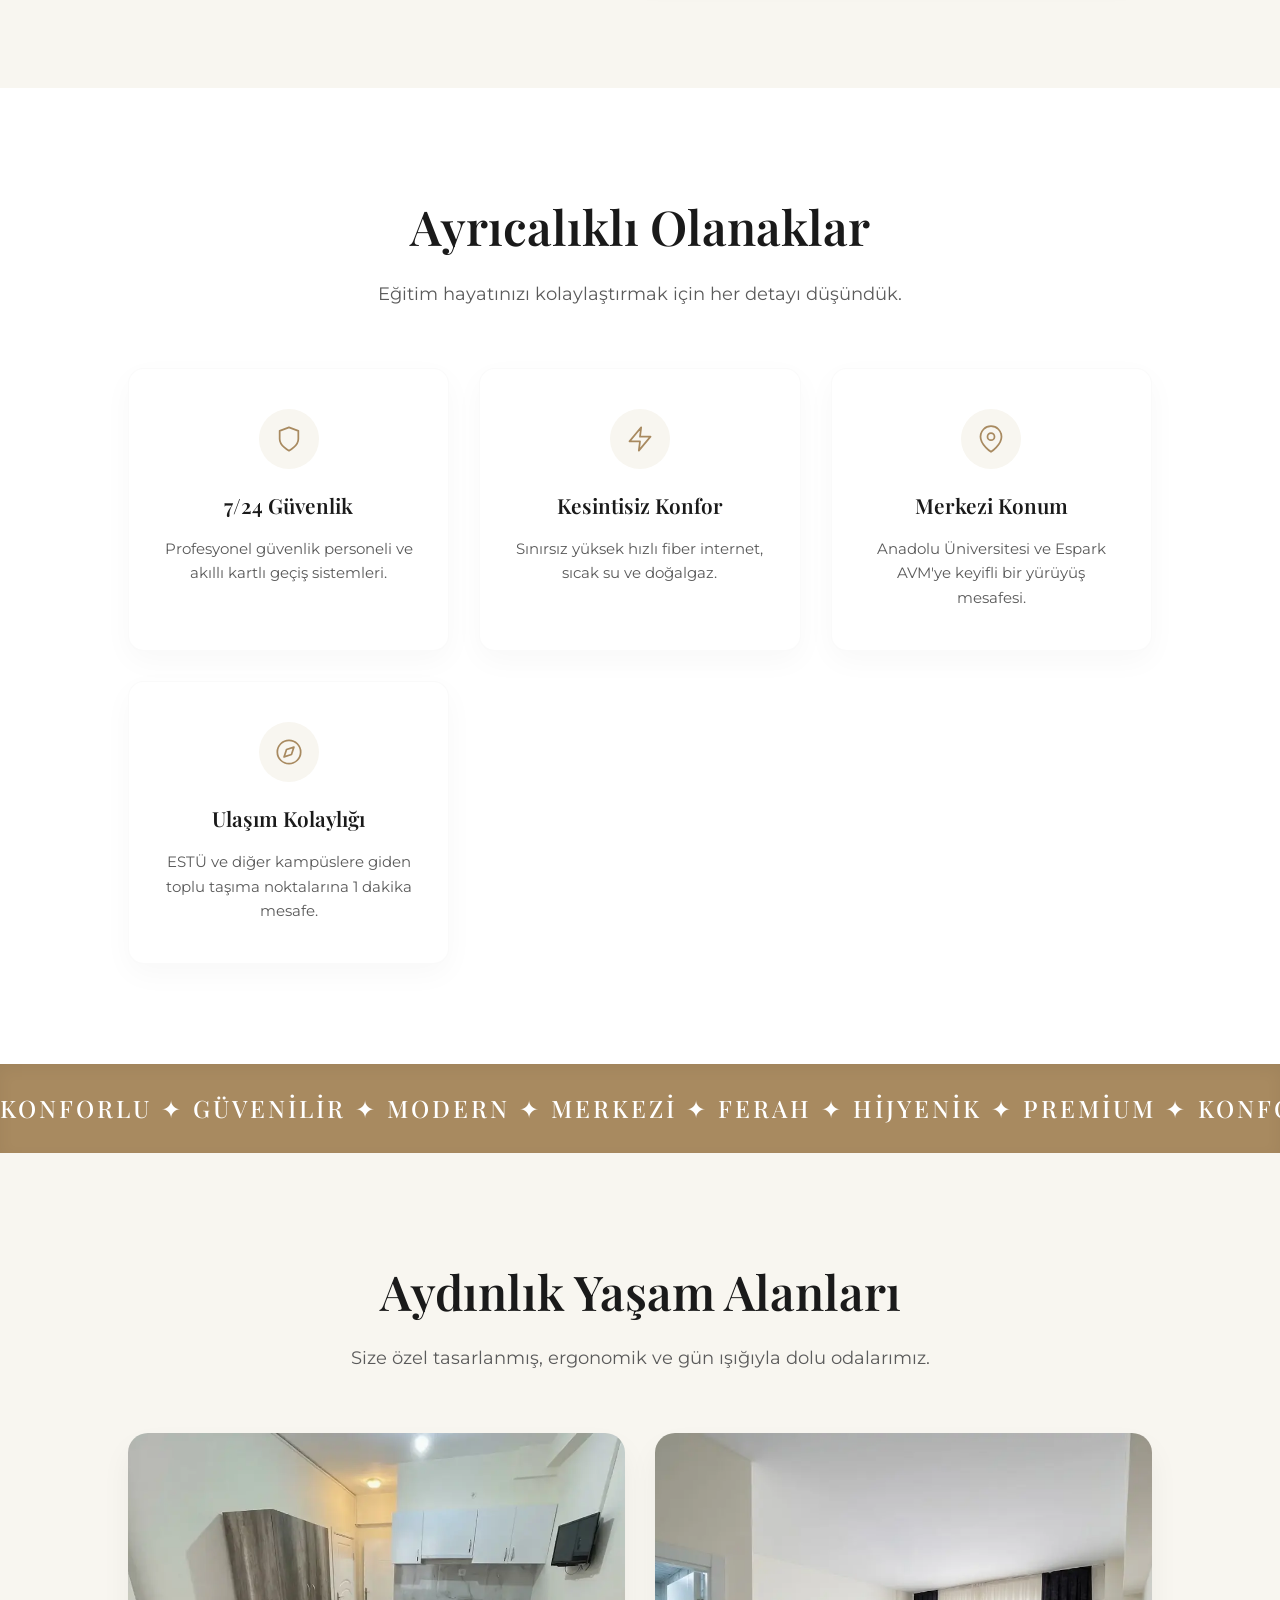
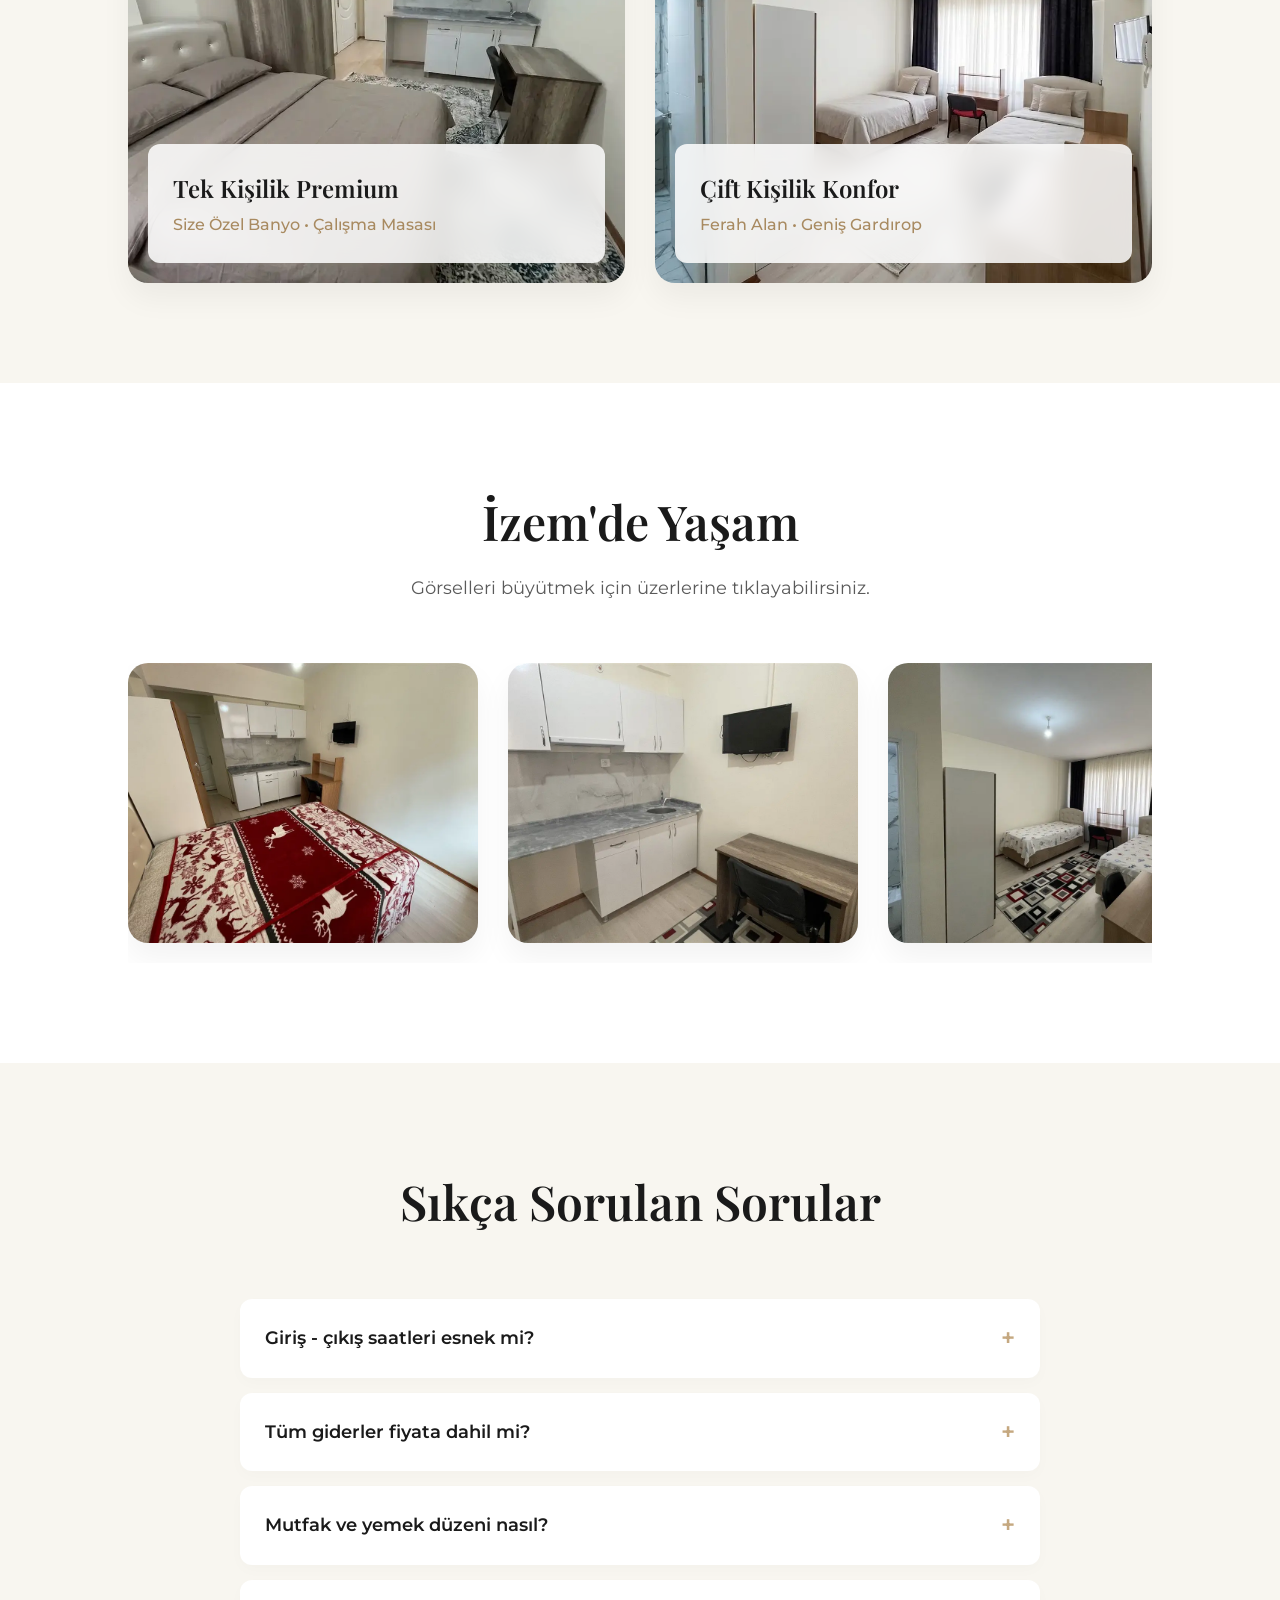
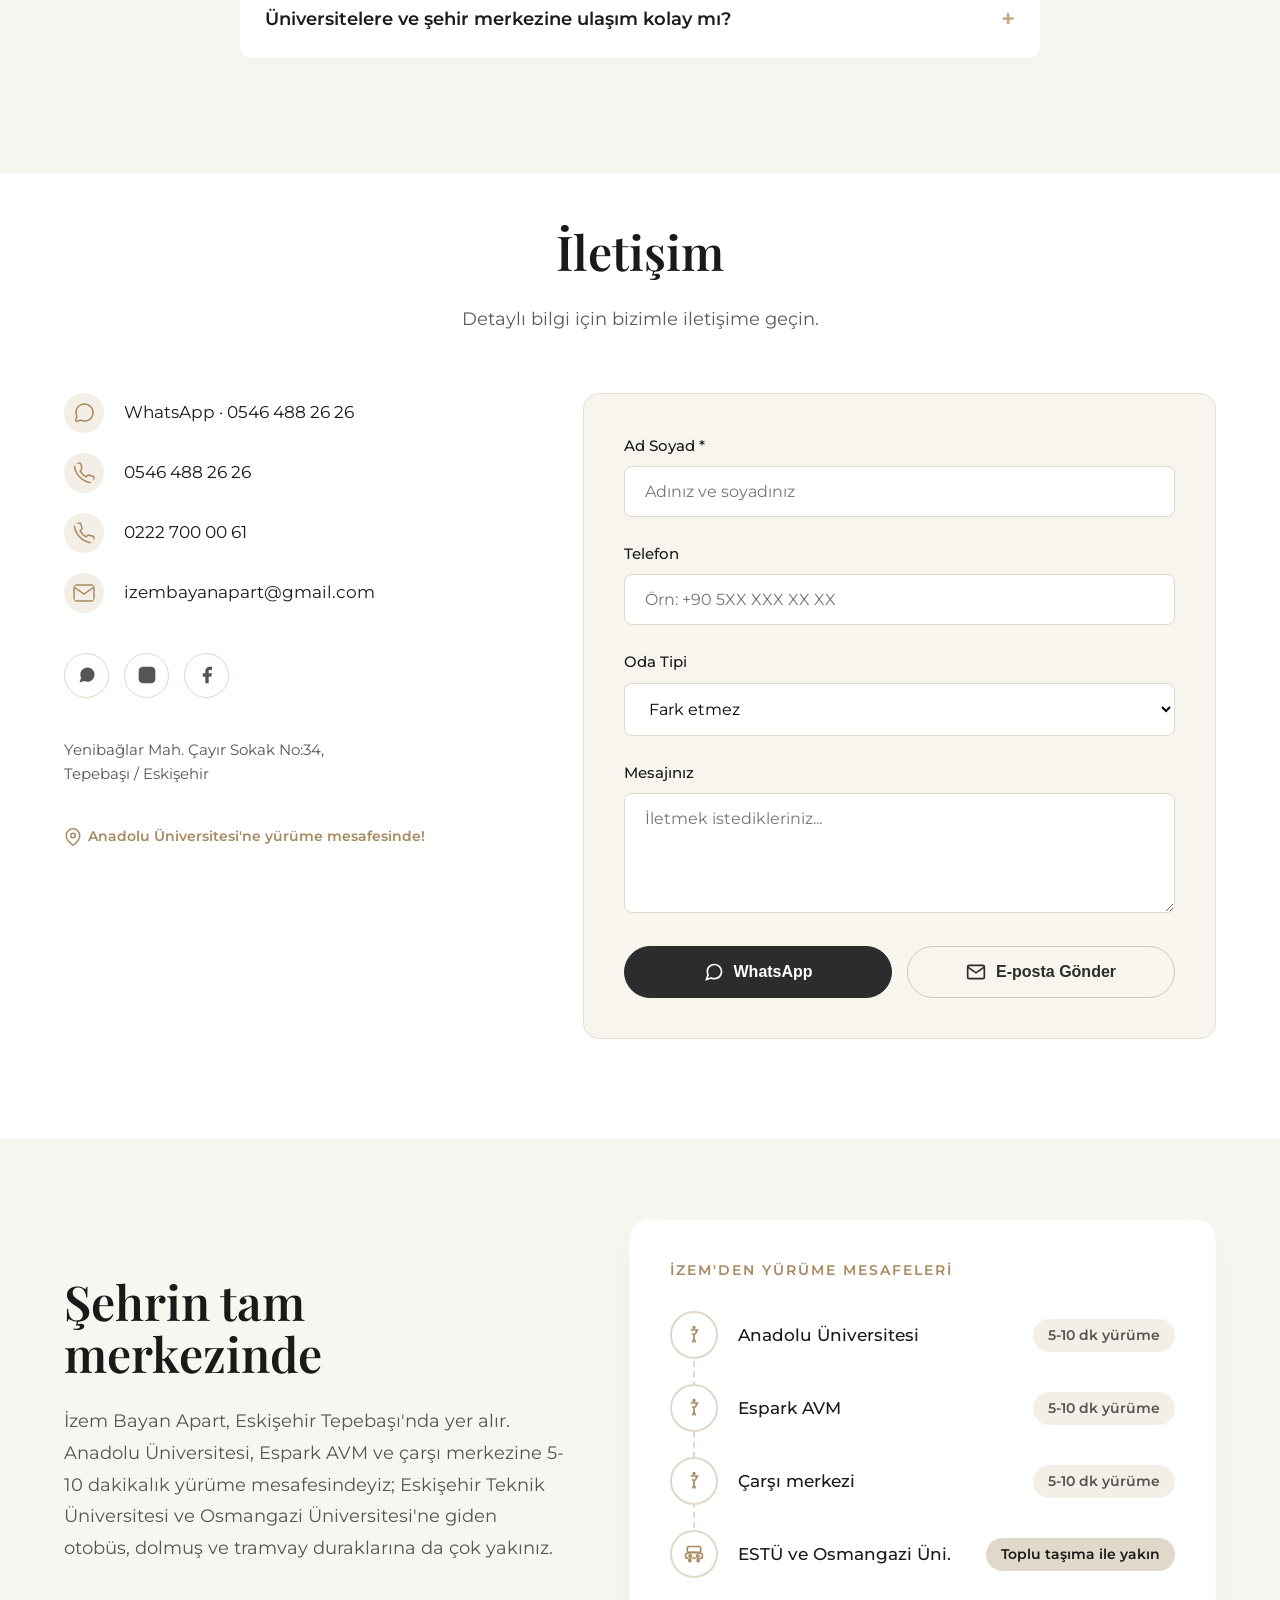
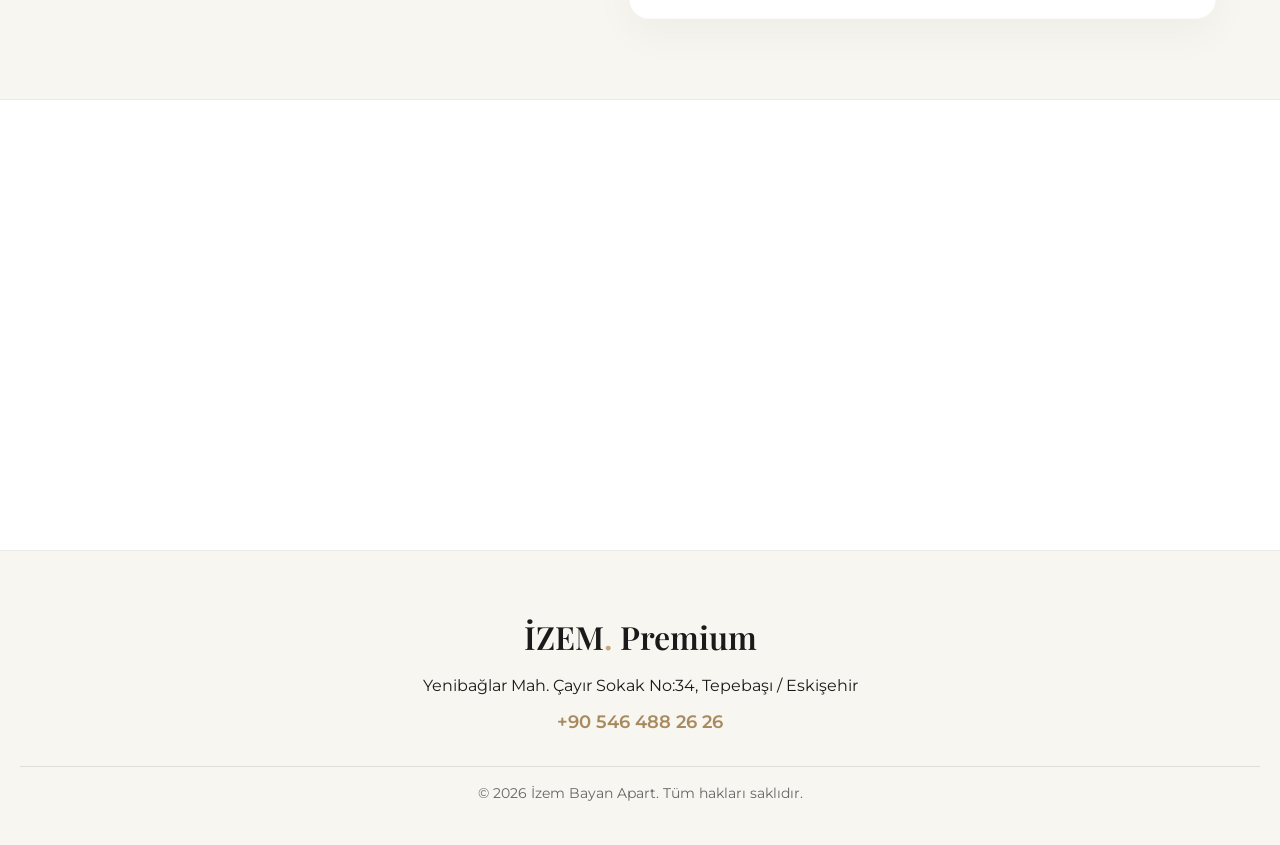
==== commit 85370cea: "Update index.html" ====
--- a/index.html
+++ b/index.html
@@ -289,53 +289,26 @@
         .btn-email { background-color: transparent; color: #2c2c2c; border: 1px solid #d1c8b4; }
         .btn-email:hover { background-color: #f4efe6; border-color: var(--gold-dark); transform: translateY(-2px); }
         .form-footer-text { margin-top: 20px; font-size: 0.8rem; color: #888; line-height: 1.5; }
-        <!-- HARİTA ÜSTÜ MESAFE KARTI -->
-<section id="konum" class="konum-section">
-  <div class="konum-container reveal">
-    
-    <div class="konum-text">
-      <h2>Şehrin tam merkezinde</h2>
-      <p>İzem Bayan Apart, Eskişehir Tepebaşı'nda yer alır. Anadolu Üniversitesi, Espark AVM ve çarşı merkezine 5-10 dakikalık yürüme mesafesindeyiz; Eskişehir Teknik Üniversitesi ve Osmangazi Üniversitesi'ne giden otobüs, dolmuş ve tramvay duraklarına da çok yakınız.</p>
-    </div>
-
-    <div class="konum-card">
-      <div class="konum-card-title">İzem'den Yürüme Mesafeleri</div>
-      <ul class="konum-list">
-        <li>
-          <div class="konum-icon">
-            <svg viewBox="0 0 24 24"><path d="M12 4a1 1 0 1 0 0-2 1 1 0 0 0 0 2z"/><path d="M14.12 9.88L12 12l-2.12-2.12M12 12v5"/><path d="M12 17l-2 4M12 17l2 4M8 6h8l-2.12 3.88"/></svg>
-          </div>
-          <div class="konum-name">Anadolu Üniversitesi</div>
-          <div class="konum-badge">5-10 dk yürüme</div>
-        </li>
-        <li>
-          <div class="konum-icon">
-            <svg viewBox="0 0 24 24"><path d="M12 4a1 1 0 1 0 0-2 1 1 0 0 0 0 2z"/><path d="M14.12 9.88L12 12l-2.12-2.12M12 12v5"/><path d="M12 17l-2 4M12 17l2 4M8 6h8l-2.12 3.88"/></svg>
-          </div>
-          <div class="konum-name">Espark AVM</div>
-          <div class="konum-badge">5-10 dk yürüme</div>
-        </li>
-        <li>
-          <div class="konum-icon">
-            <svg viewBox="0 0 24 24"><path d="M12 4a1 1 0 1 0 0-2 1 1 0 0 0 0 2z"/><path d="M14.12 9.88L12 12l-2.12-2.12M12 12v5"/><path d="M12 17l-2 4M12 17l2 4M8 6h8l-2.12 3.88"/></svg>
-          </div>
-          <div class="konum-name">Çarşı merkezi</div>
-          <div class="konum-badge">5-10 dk yürüme</div>
-        </li>
-        <li>
-          <div class="konum-icon">
-            <svg viewBox="0 0 24 24"><path d="M19 17h2c.6 0 1-.4 1-1v-3c0-.9-.7-1.7-1.5-1.9C18.7 10.6 16 10 12 10s-6.7.6-8.5 1.1C2.7 11.3 2 12.1 2 13v3c0 .6.4 1 1 1h2"></path><path d="M14 17h-4"></path><path d="M6 17v4h2v-4"></path><path d="M16 17v4h2v-4"></path><rect x="4" y="3" width="16" height="7" rx="2"></rect><circle cx="7.5" cy="14.5" r="1.5"></circle><circle cx="16.5" cy="14.5" r="1.5"></circle></svg>
-          </div>
-          <div class="konum-name">ESTÜ ve Osmangazi Üni.</div>
-          <div class="konum-badge highlight">Toplu taşıma ile yakın</div>
-        </li>
-      </ul>
-    </div>
-
-  </div>
-</section>
-<!-- İFRAME HARİTA BURADAN DEVAM EDİYOR -->
-<iframe class="map-container reveal" src="...">...
+        /* =========================================================
+   11. KONUM VE MESAFE KARTI (HARİTA ÜSTÜ)
+   ========================================================= */
+.konum-section { background-color: var(--bg-sec); padding: 80px 5vw; border-bottom: 1px solid rgba(0,0,0,0.05); }
+.konum-container { display: flex; flex-wrap: wrap; gap: 60px; max-width: 1200px; margin: 0 auto; align-items: center; }
+.konum-text { flex: 1; min-width: 300px; }
+.konum-text h2 { font-size: 3rem; margin-bottom: 25px; font-family: 'Playfair Display', serif; color: var(--text-dark); line-height: 1.1; }
+.konum-text p { font-size: 1.1rem; color: #555; line-height: 1.8; max-width: 500px; }
+.konum-card { flex: 1; min-width: 320px; background: #fff; border-radius: 20px; padding: 40px; box-shadow: 0 15px 40px rgba(0,0,0,0.04); border: 1px solid rgba(0,0,0,0.02); }
+.konum-card-title { font-size: 0.85rem; letter-spacing: 2px; color: var(--gold-dark); text-transform: uppercase; margin-bottom: 30px; font-weight: 600; }
+.konum-list { list-style: none; position: relative; }
+.konum-list::before { content: ''; position: absolute; left: 23px; top: 20px; bottom: 20px; width: 2px; border-left: 2px dashed #e0d8c8; z-index: 1; }
+.konum-list li { display: flex; align-items: center; margin-bottom: 25px; position: relative; z-index: 2; }
+.konum-list li:last-child { margin-bottom: 0; }
+.konum-icon { width: 48px; height: 48px; background: #fff; border-radius: 50%; display: flex; align-items: center; justify-content: center; margin-right: 20px; border: 2px solid #e0d8c8; color: var(--gold-dark); }
+.konum-icon svg { width: 20px; height: 20px; fill: none; stroke: currentColor; stroke-width: 2; }
+.konum-name { flex: 1; font-weight: 500; font-size: 1.05rem; color: var(--text-dark); }
+.konum-badge { background: #f4efe6; color: #555; font-size: 0.85rem; padding: 6px 15px; border-radius: 20px; font-weight: 600; white-space: nowrap; }
+.konum-badge.highlight { background: #e0d8c8; color: var(--text-dark); }
+@media (max-width: 900px) { .konum-text h2 { font-size: 2.5rem; } }
         /* =========================================================
            9. HARİTA, FOOTER & YUKARI ÇIK BUTONU
            ========================================================= */
@@ -609,6 +582,45 @@
     </div>
   </div> <!-- contact-modern-container burada düzgünce kapandı -->
 </section> <!-- iletişim section'ı burada düzgünce kapandı -->
+    </form>
+  </div> <!-- İletişim Form Sütunu Kapanışı -->
+</div> <!-- İletişim Container Kapanışı -->
+</section> <!-- İletişim Section Kapanışı -->
+
+<!-- HARİTA ÜSTÜ MESAFE KARTI -->
+<section id="konum" class="konum-section">
+<div class="konum-container reveal">
+  <div class="konum-text">
+    <h2>Şehrin tam merkezinde</h2>
+    <p>İzem Bayan Apart, Eskişehir Tepebaşı'nda yer alır. Anadolu Üniversitesi, Espark AVM ve çarşı merkezine 5-10 dakikalık yürüme mesafesindeyiz; Eskişehir Teknik Üniversitesi ve Osmangazi Üniversitesi'ne giden otobüs, dolmuş ve tramvay duraklarına da çok yakınız.</p>
+  </div>
+  <div class="konum-card">
+    <div class="konum-card-title">İzem'den Yürüme Mesafeleri</div>
+    <ul class="konum-list">
+      <li>
+        <div class="konum-icon"><svg viewBox="0 0 24 24"><path d="M12 4a1 1 0 1 0 0-2 1 1 0 0 0 0 2z"/><path d="M14.12 9.88L12 12l-2.12-2.12M12 12v5"/><path d="M12 17l-2 4M12 17l2 4M8 6h8l-2.12 3.88"/></svg></div>
+        <div class="konum-name">Anadolu Üniversitesi</div>
+        <div class="konum-badge">5-10 dk yürüme</div>
+      </li>
+      <li>
+        <div class="konum-icon"><svg viewBox="0 0 24 24"><path d="M12 4a1 1 0 1 0 0-2 1 1 0 0 0 0 2z"/><path d="M14.12 9.88L12 12l-2.12-2.12M12 12v5"/><path d="M12 17l-2 4M12 17l2 4M8 6h8l-2.12 3.88"/></svg></div>
+        <div class="konum-name">Espark AVM</div>
+        <div class="konum-badge">5-10 dk yürüme</div>
+      </li>
+      <li>
+        <div class="konum-icon"><svg viewBox="0 0 24 24"><path d="M12 4a1 1 0 1 0 0-2 1 1 0 0 0 0 2z"/><path d="M14.12 9.88L12 12l-2.12-2.12M12 12v5"/><path d="M12 17l-2 4M12 17l2 4M8 6h8l-2.12 3.88"/></svg></div>
+        <div class="konum-name">Çarşı merkezi</div>
+        <div class="konum-badge">5-10 dk yürüme</div>
+      </li>
+      <li>
+        <div class="konum-icon"><svg viewBox="0 0 24 24"><path d="M19 17h2c.6 0 1-.4 1-1v-3c0-.9-.7-1.7-1.5-1.9C18.7 10.6 16 10 12 10s-6.7.6-8.5 1.1C2.7 11.3 2 12.1 2 13v3c0 .6.4 1 1 1h2"></path><path d="M14 17h-4"></path><path d="M6 17v4h2v-4"></path><path d="M16 17v4h2v-4"></path><rect x="4" y="3" width="16" height="7" rx="2"></rect><circle cx="7.5" cy="14.5" r="1.5"></circle><circle cx="16.5" cy="14.5" r="1.5"></circle></svg></div>
+        <div class="konum-name">ESTÜ ve Osmangazi Üni.</div>
+        <div class="konum-badge highlight">Toplu taşıma ile yakın</div>
+      </li>
+    </ul>
+  </div>
+</div>
+</section>
 
 <iframe class="map-container reveal" src="https://www.google.com/maps/embed?pb=!1m18!1m12!1m3!1d6131.888944805341!2d30.502111593351927!3d39.785801496650535!2m3!1f0!2f0!3f0!3m2!1i1024!2i768!4f13.1!3m3!1m2!1s0x14cc15e6e7d150db%3A0x3e748330d84637d4!2s%C4%B0zem%20Bayan%20Apart!5e0!3m2!1str!2str!4v1783683465955!5m2!1str!2str" style="border:0;" allowfullscreen="" loading="lazy" title="İzem Premium Eskişehir Konumu"></iframe>
 <footer>
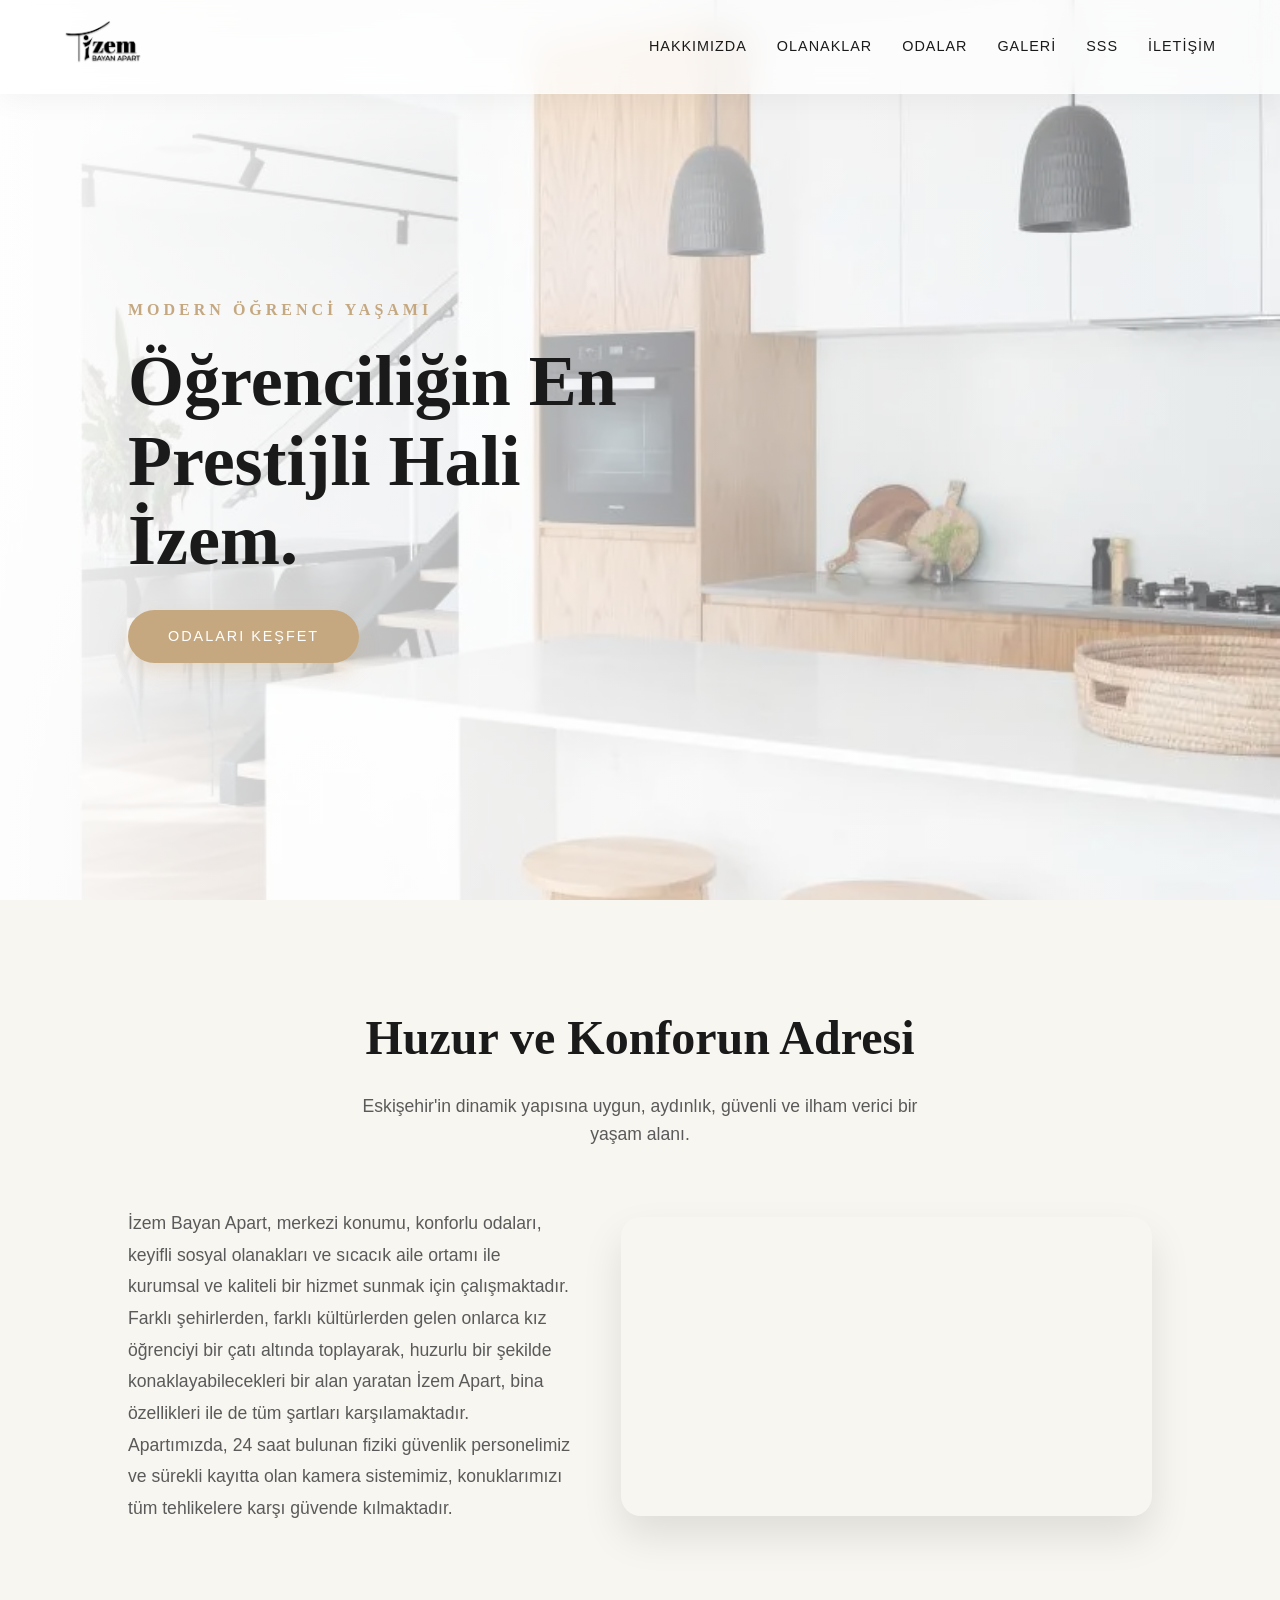
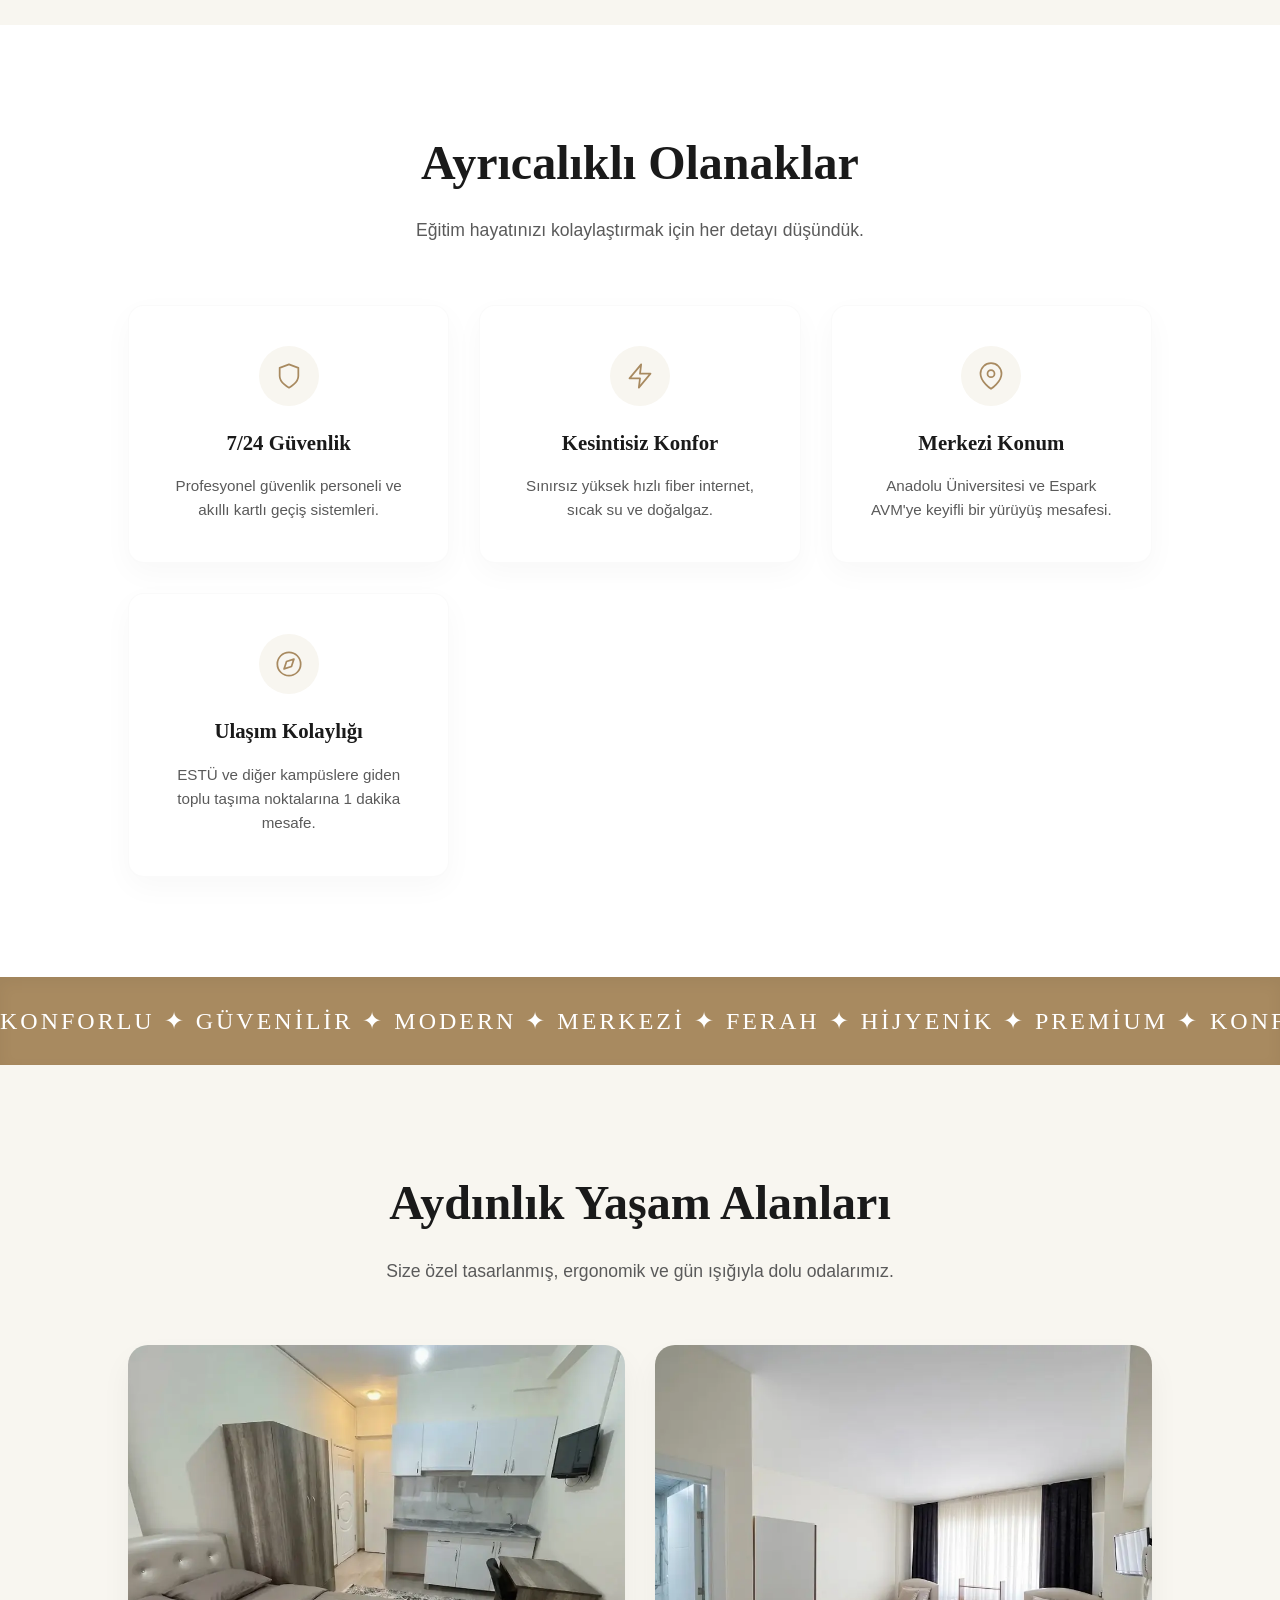
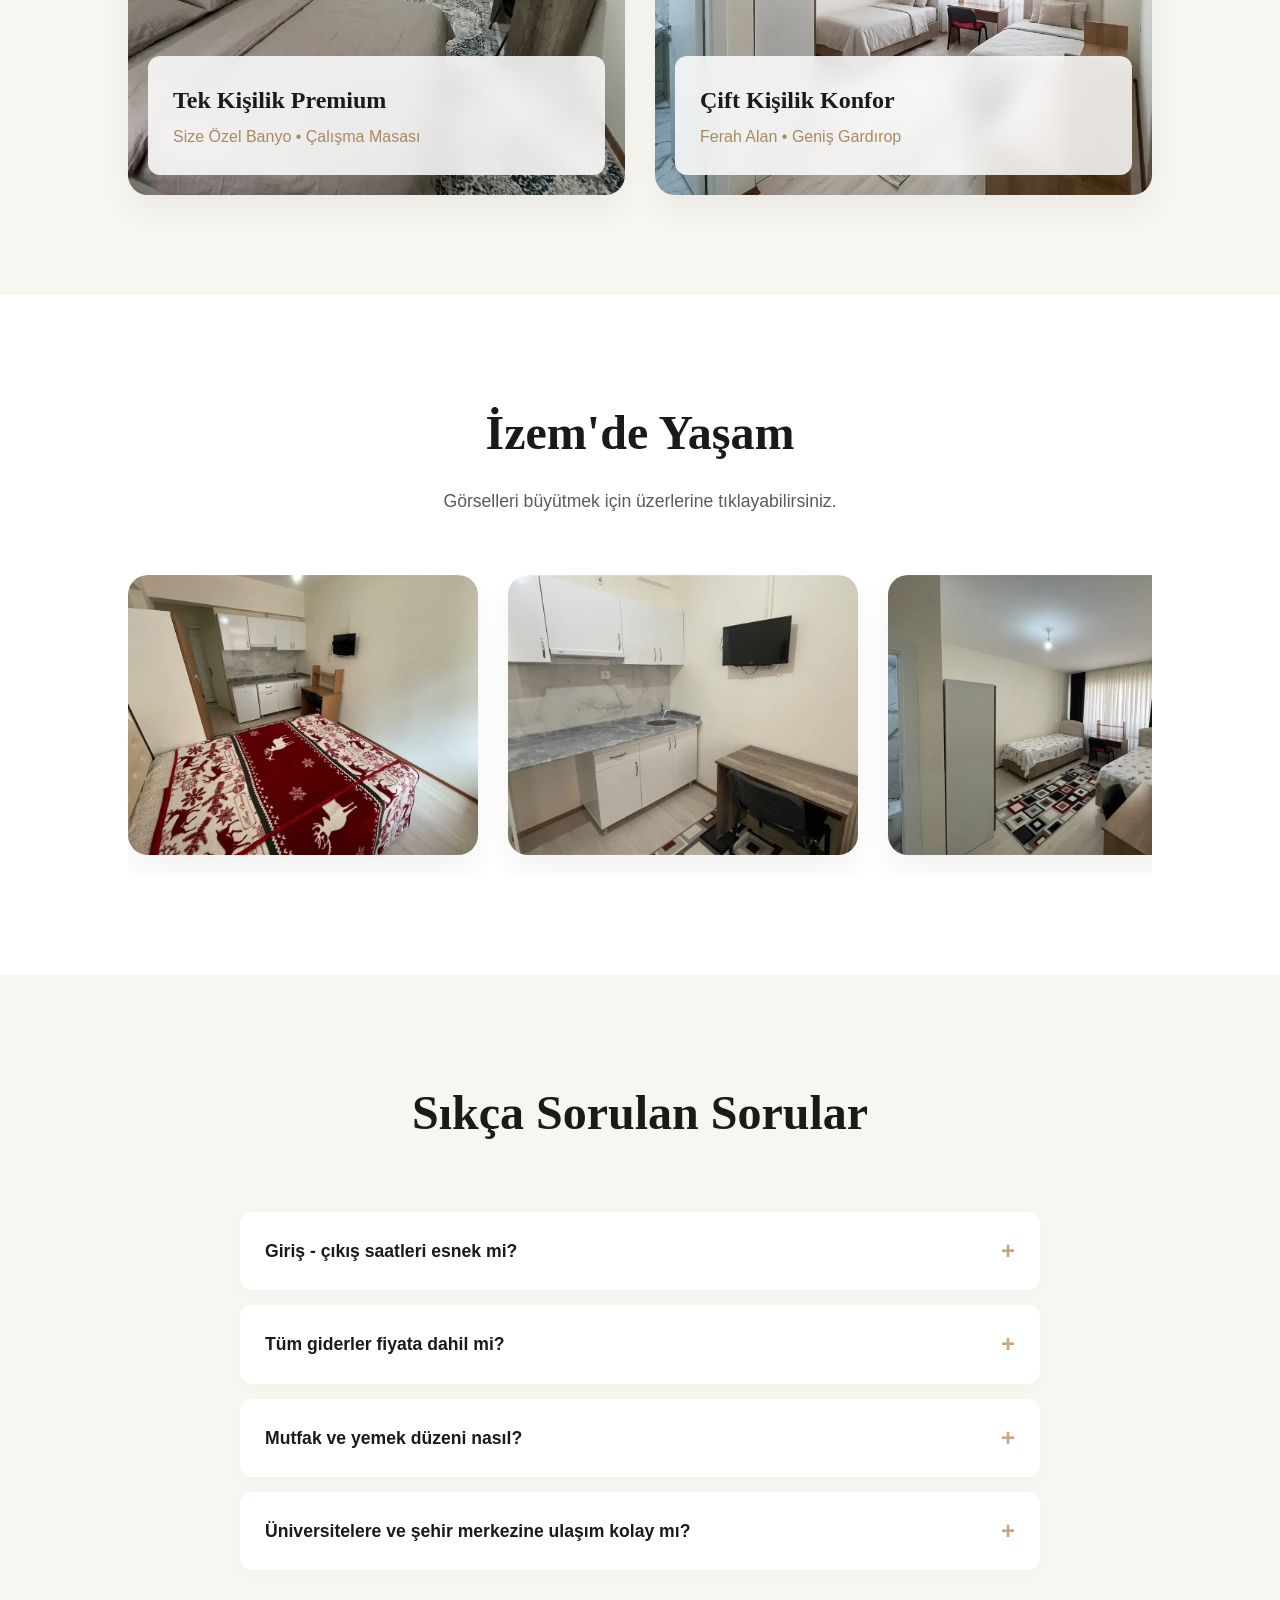
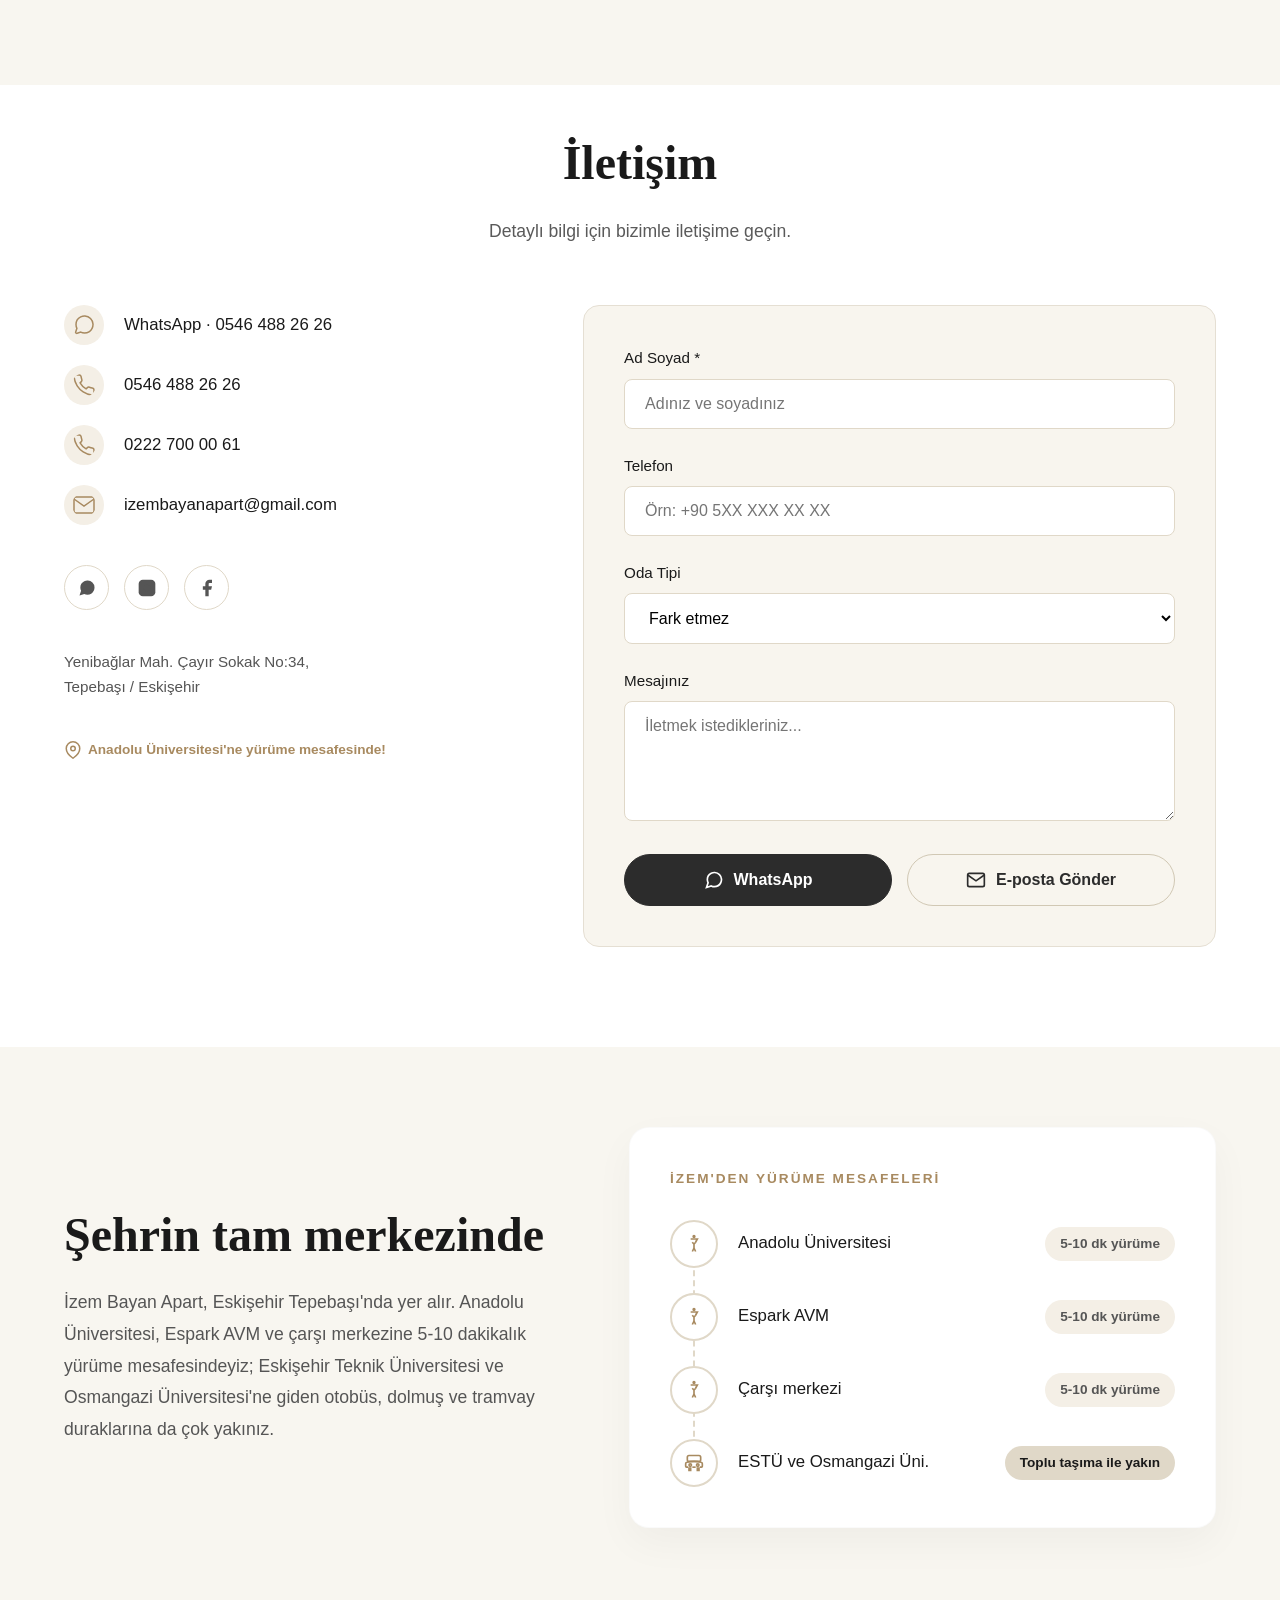
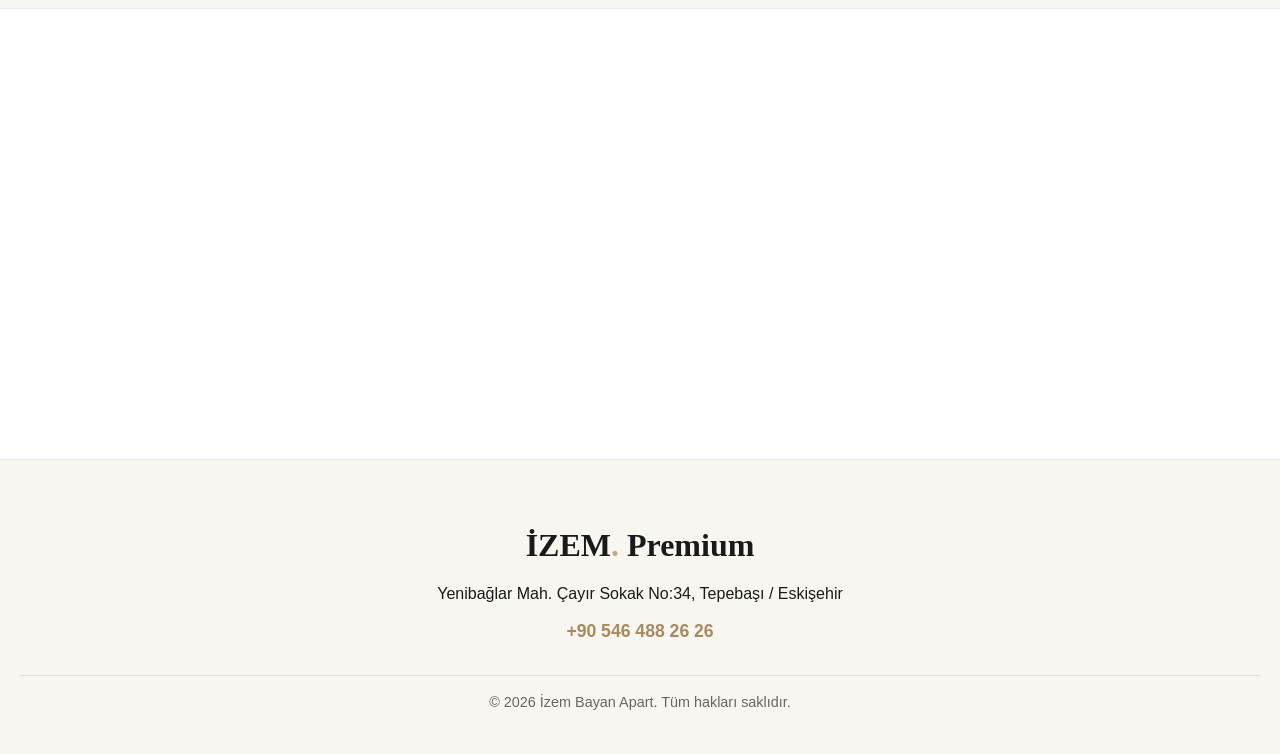
==== commit 81354d3e: "Update index.html" ====
--- a/index.html
+++ b/index.html
@@ -19,9 +19,8 @@
     <link rel="icon" type="image/svg+xml" href="data:image/svg+xml,<svg xmlns='http://www.w3.org/2000/svg' viewBox='0 0 100 100'><text y='.9em' font-size='90'>✨</text></svg>">
     
     <link rel="preconnect" href="https://fonts.googleapis.com">
-    <link rel="preconnect" href="https://fonts.gstatic.com" crossorigin>
-    <link href="https://fonts.googleapis.com/css2?family=Playfair+Display:ital,wght@0,400;0,600;1,400&family=Montserrat:wght@300;400;500;600&display=swap" rel="stylesheet">
-    
+    <link rel="preload" href="style.css" as="style" onload="this.onload=null;this.rel='stylesheet'">
+<noscript><link rel="stylesheet" href="style.css"></noscript>
     <script async src="https://www.googletagmanager.com/gtag/js?id=G-XXXXXXXXXX"></script>
     <script>
       window.dataLayer = window.dataLayer || [];
